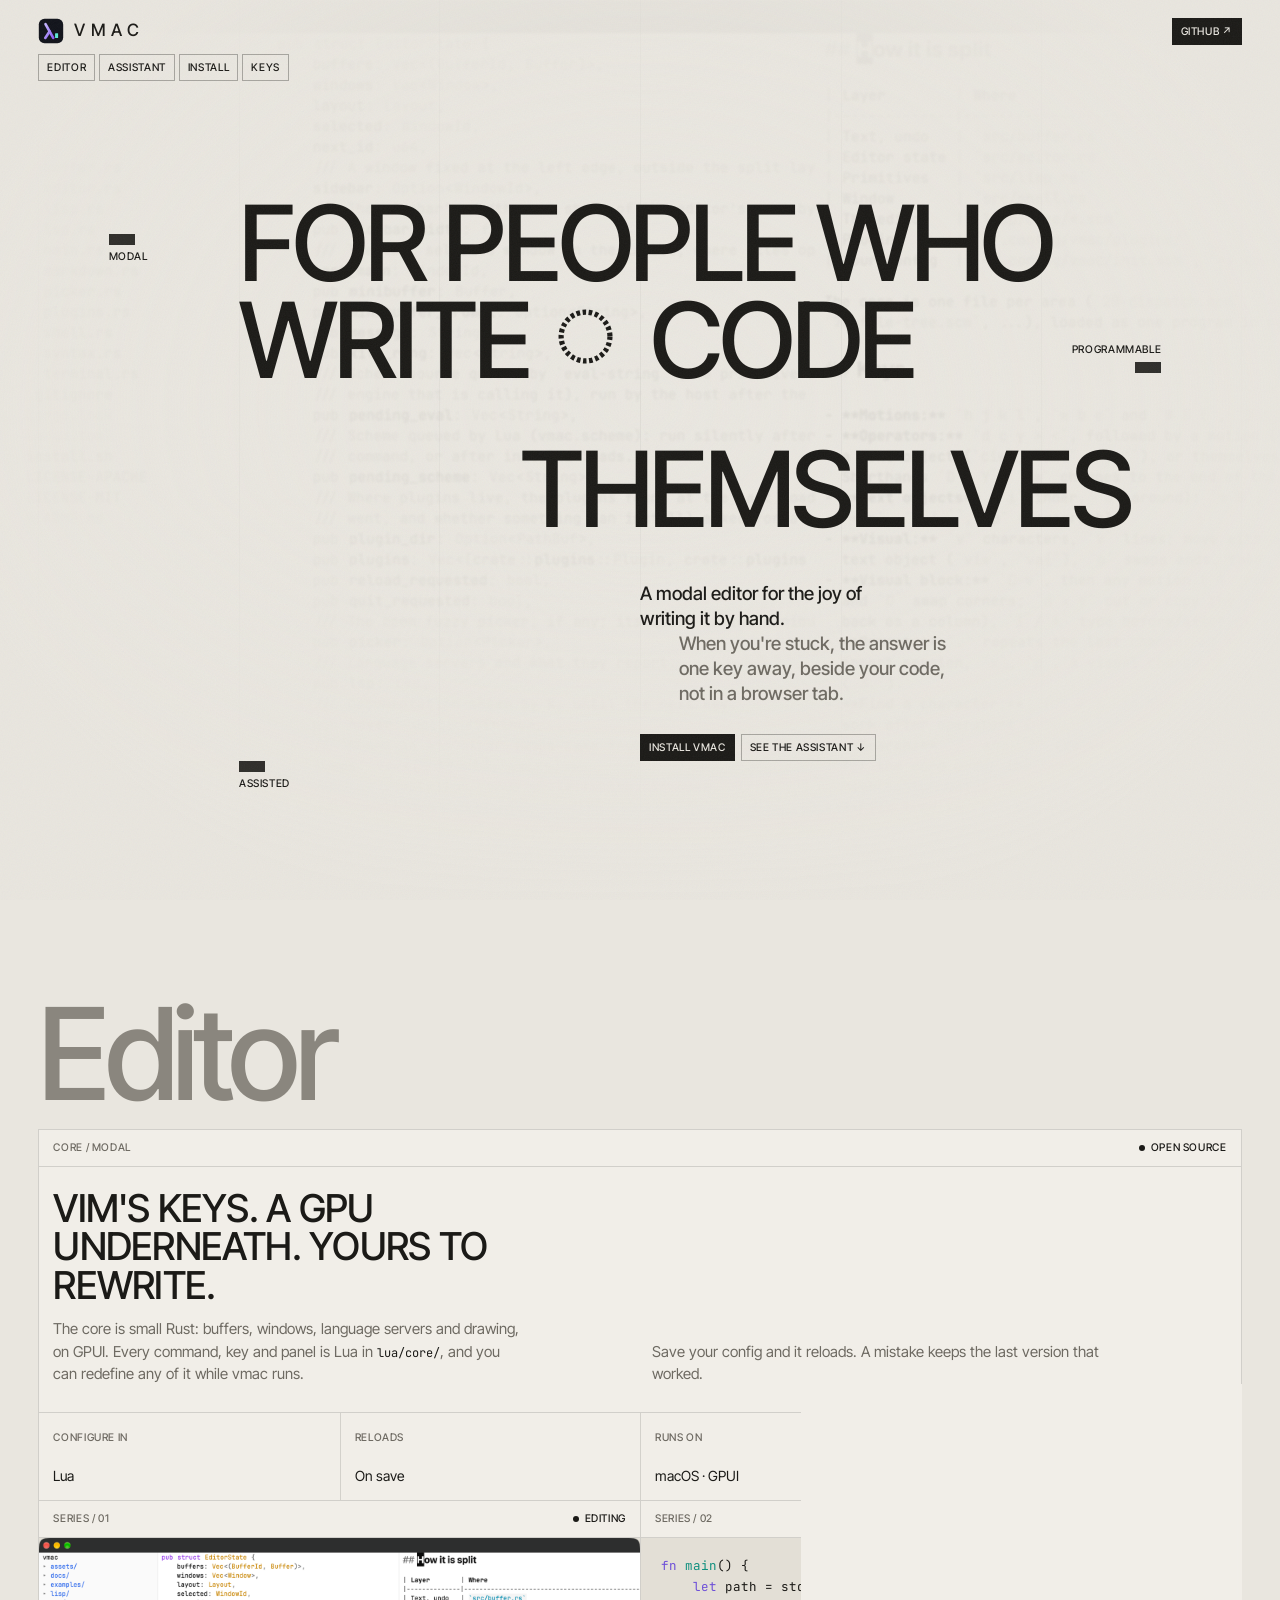
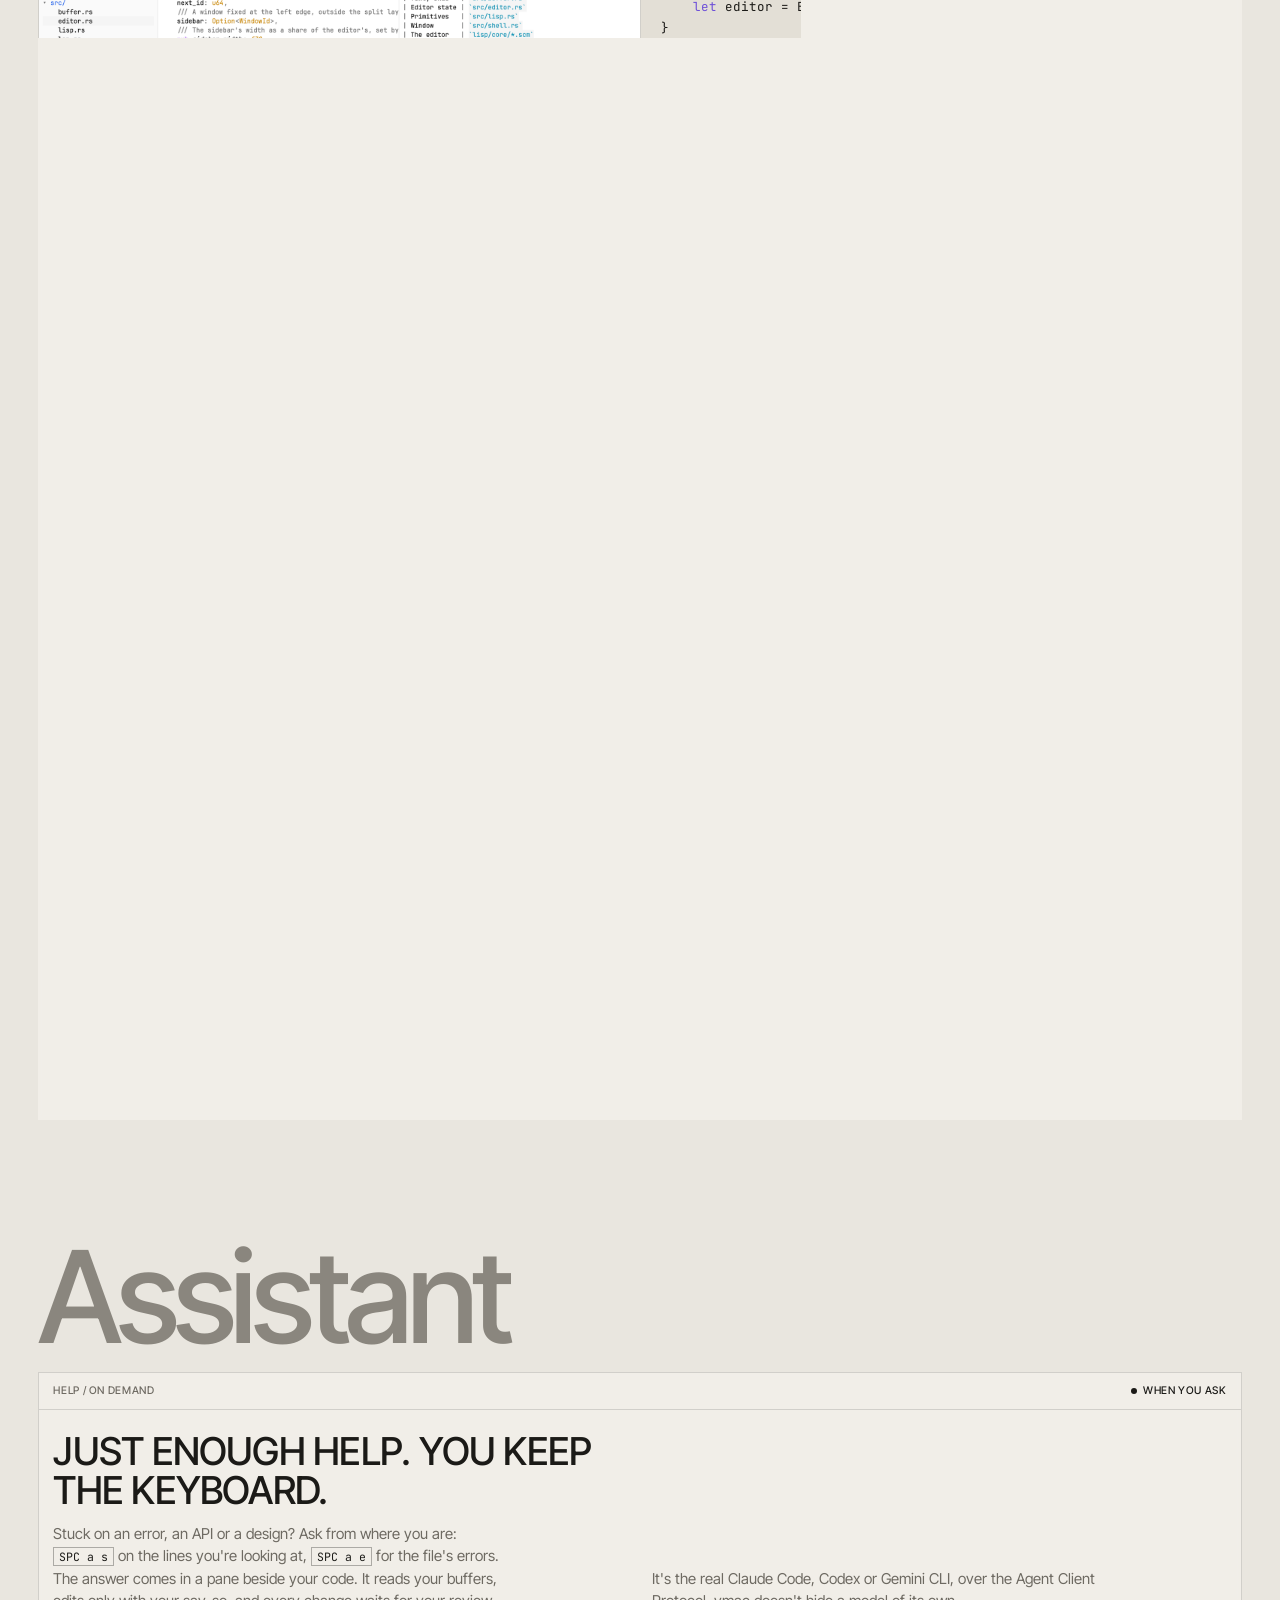
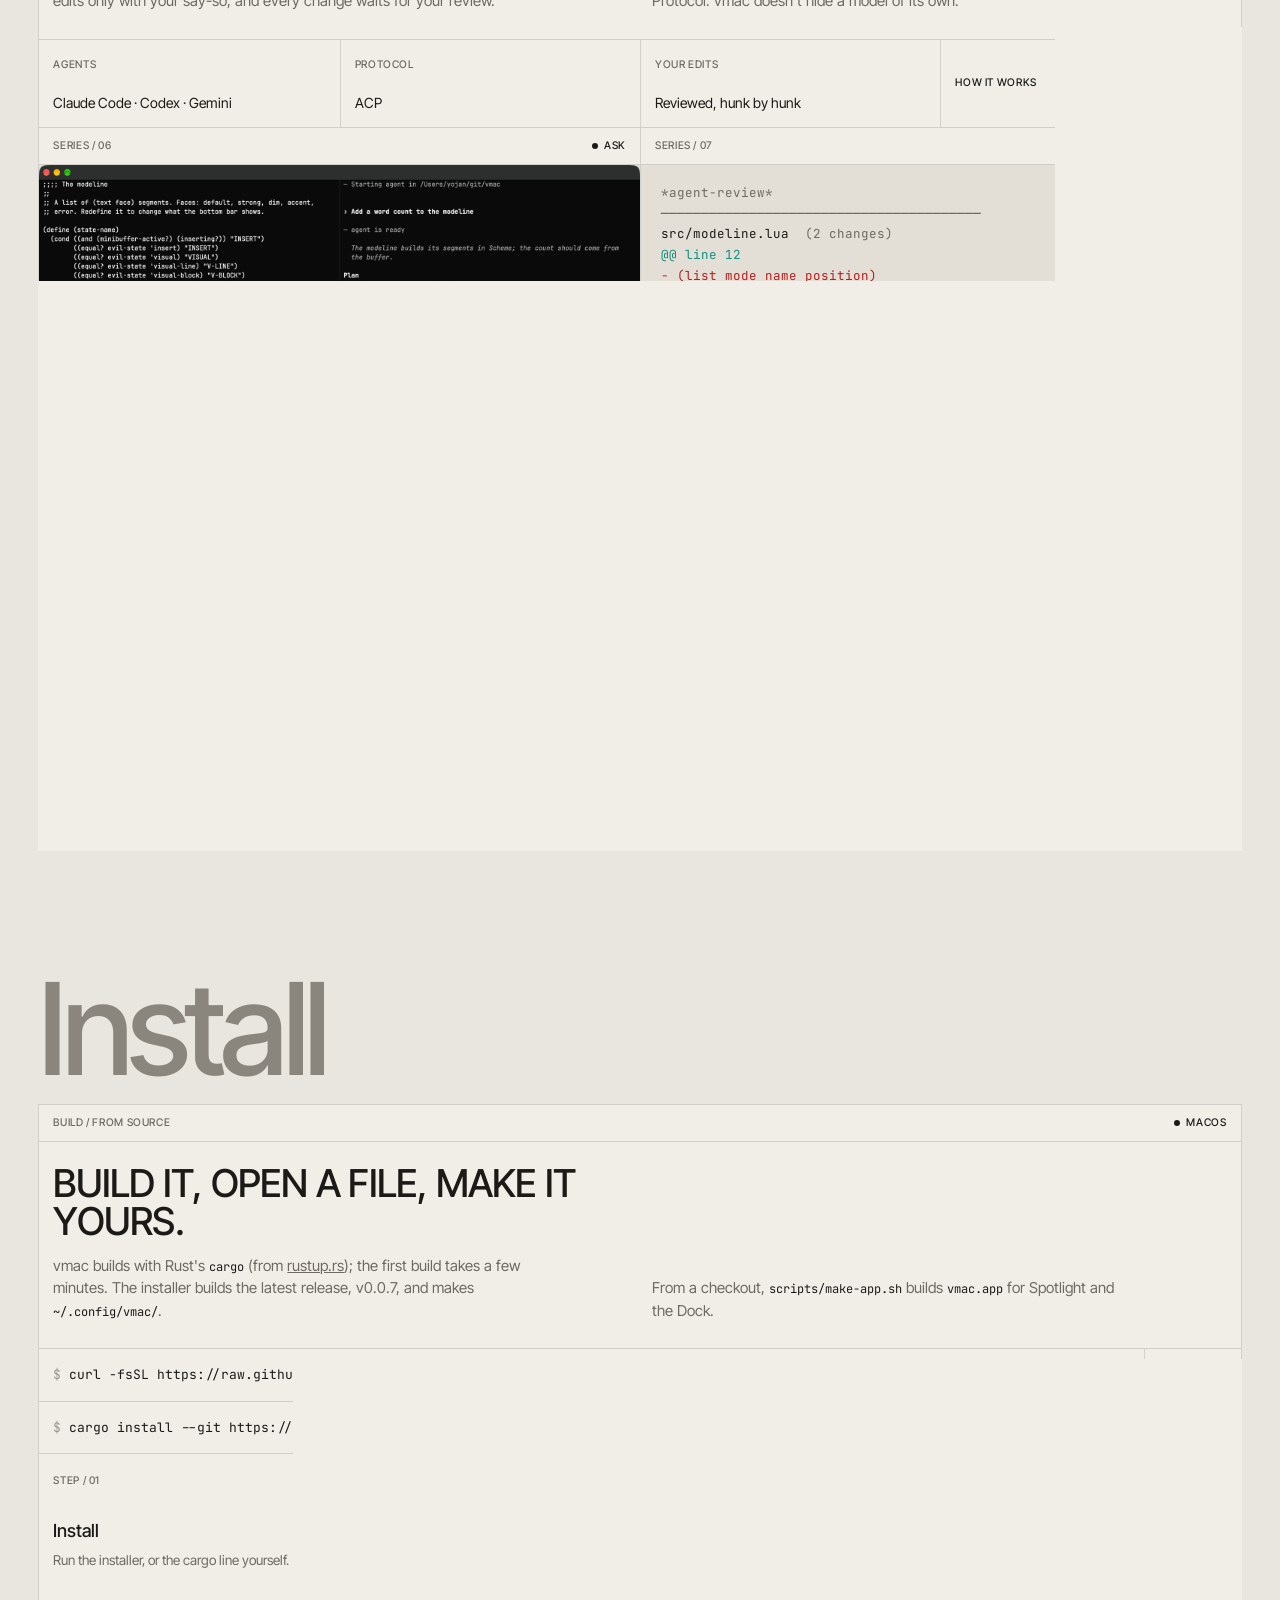
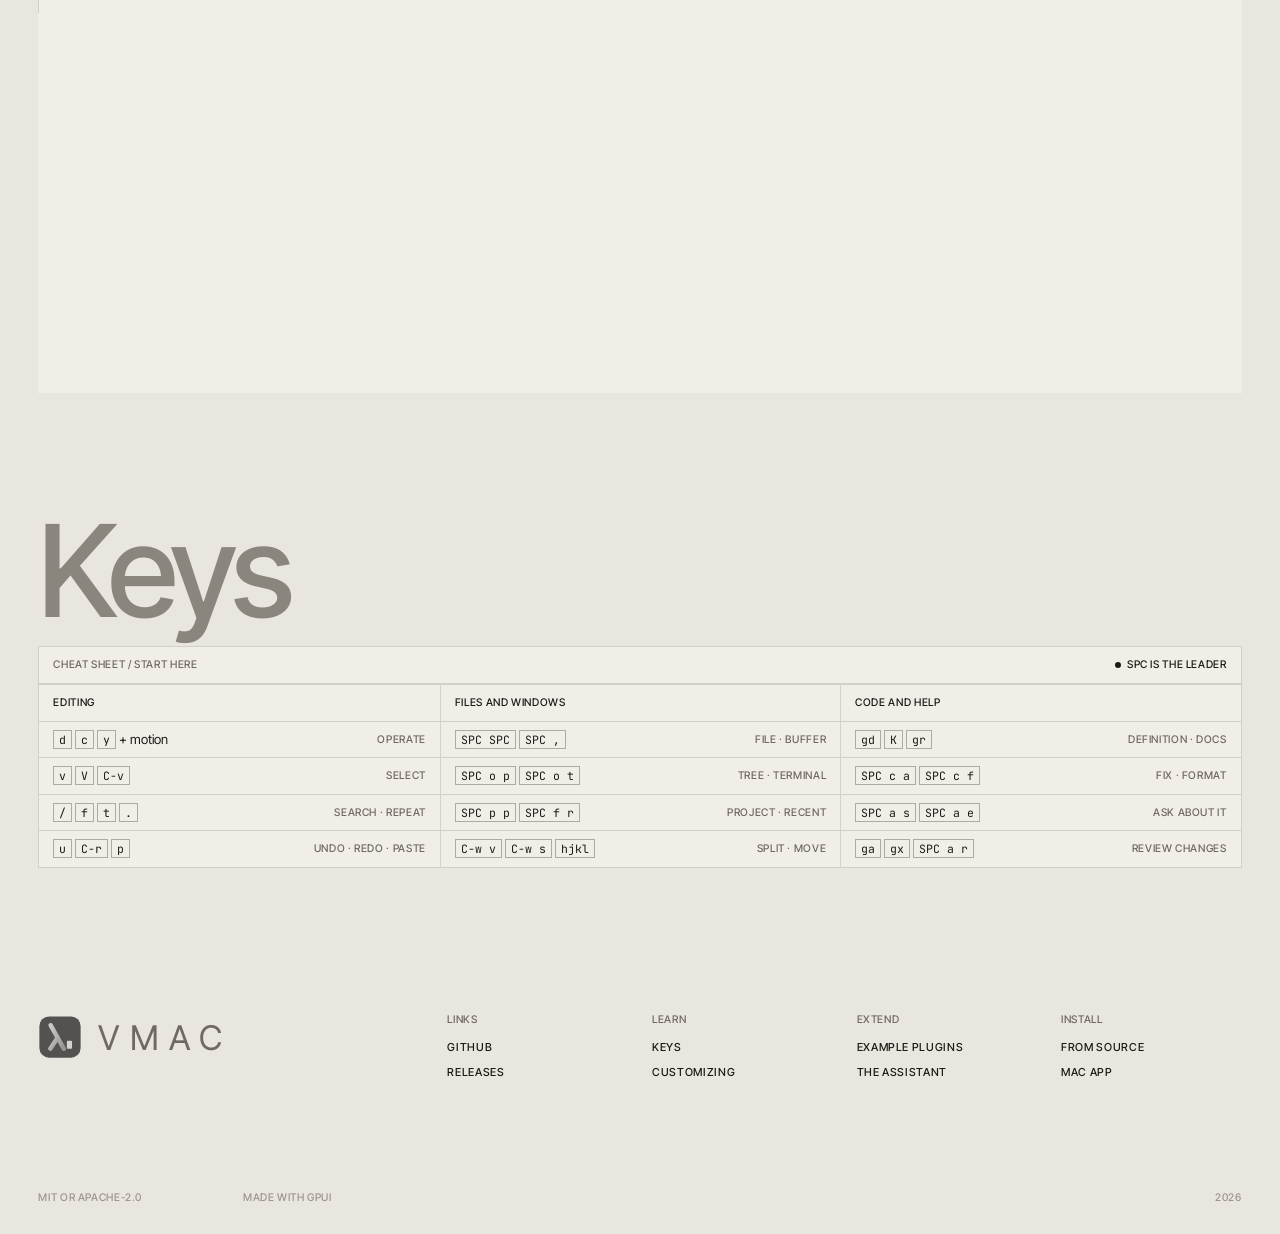
==== docs/index.html @ d25e9bf4 "vmac 0.0.7 Co-Authored-By: Claude Opus 5.5 <noreply@anthropic.com>" ====
<!doctype html>
<html lang="en">
<head>
<meta charset="utf-8">
<meta name="viewport" content="width=device-width, initial-scale=1">
<meta name="color-scheme" content="dark light">
<title>vmac: the editor for people who write code</title>
<meta name="description" content="vmac is a modal, Vim-style editor on GPUI for people who enjoy writing code, with just enough assistant beside it that you never leave for the browser. Every key and panel is Lua you can change while it runs.">
<link rel="icon" href="logo.svg" type="image/svg+xml">
<link rel="preconnect" href="https://fonts.googleapis.com">
<link rel="preconnect" href="https://fonts.gstatic.com" crossorigin>
<link href="https://fonts.googleapis.com/css2?family=Inter+Tight:wght@400;500;600&family=JetBrains+Mono:wght@400;500&display=swap" rel="stylesheet">
<style>
  :root {
    --bg: #151514;
    --panel: #1c1c1b;
    --panel-2: #232321;
    --text: #efe9df;
    --muted: #8f8a82;
    --faint: #5f5b55;
    --title: #8d8a85;
    --line: rgba(239, 233, 223, 0.13);
    --line-strong: rgba(239, 233, 223, 0.28);
    --grid: rgba(239, 233, 223, 0.045);
    --violet: #b9a5fb;
    --teal: #5eead4;
    --green: #86efac;
    --red: #fca5a5;
    --grain: 0.07;
    --sans: "Inter Tight", ui-sans-serif, system-ui, -apple-system, "Helvetica Neue", sans-serif;
    --mono: "JetBrains Mono", ui-monospace, "SF Mono", Menlo, monospace;
    --gutter: clamp(16px, 3vw, 40px);
  }
  @media (prefers-color-scheme: light) {
    :root {
      --bg: #e9e6df;
      --panel: #f2f0ea;
      --panel-2: #e3dfd6;
      --text: #1b1a17;
      --muted: #6e6a62;
      --faint: #9b968c;
      --title: #8a867e;
      --line: rgba(27, 26, 23, 0.14);
      --line-strong: rgba(27, 26, 23, 0.32);
      --grid: rgba(27, 26, 23, 0.05);
      --violet: #6d4fd8;
      --teal: #0f8f7e;
      --green: #15803d;
      --red: #b91c1c;
      --grain: 0.05;
    }
  }
  * { box-sizing: border-box; }
  html { scroll-behavior: smooth; }
  body {
    margin: 0;
    background: var(--bg);
    color: var(--text);
    font-family: var(--sans);
    font-size: 15px;
    line-height: 1.5;
    -webkit-font-smoothing: antialiased;
    overflow-x: hidden;
  }
  /* Grain over everything, and the column lines behind it. */
  body::before {
    content: "";
    position: fixed; inset: 0;
    pointer-events: none;
    z-index: 50;
    opacity: var(--grain);
    background-image: url("data:image/svg+xml;utf8,<svg xmlns='http://www.w3.org/2000/svg' width='180' height='180'><filter id='n'><feTurbulence type='fractalNoise' baseFrequency='.85' numOctaves='3' stitchTiles='stitch'/></filter><rect width='100%' height='100%' filter='url(%23n)'/></svg>");
  }
  .columns {
    position: fixed; inset: 0 var(--gutter);
    pointer-events: none;
    z-index: 0;
    display: grid;
    grid-template-columns: repeat(6, 1fr);
  }
  .columns span { border-left: 1px solid var(--grid); }
  .columns span:last-child { border-right: 1px solid var(--grid); }
  main, header, footer { position: relative; z-index: 1; }
  a { color: inherit; }
  code, kbd, pre { font-family: var(--mono); }

  /* ---- Labels and boxes: the small uppercase kit everything is built from */
  .label {
    font-size: 10.5px;
    letter-spacing: 0.06em;
    text-transform: uppercase;
    color: var(--muted);
    font-weight: 500;
  }
  .box {
    display: inline-flex; align-items: center; gap: 6px;
    border: 1px solid var(--line-strong);
    padding: 5px 8px 4px;
    font-size: 10.5px; letter-spacing: 0.06em; text-transform: uppercase; font-weight: 500;
    text-decoration: none;
    color: var(--text);
    background: transparent;
    cursor: pointer;
    transition: background .15s, color .15s;
  }
  .box:hover { background: var(--text); color: var(--bg); }
  .box.solid { background: var(--text); color: var(--bg); border-color: var(--text); }
  .box.solid:hover { background: transparent; color: var(--text); }
  .dot { width: 6px; height: 6px; border-radius: 50%; background: currentColor; display: inline-block; }

  /* ---- Header */
  header {
    position: absolute; top: 0; left: 0; right: 0;
    padding: 18px var(--gutter);
    display: flex; justify-content: space-between; align-items: flex-start;
    z-index: 5;
  }
  .brand { display: flex; flex-direction: column; gap: 10px; }
  .wordmark { display: flex; align-items: center; gap: 10px; text-decoration: none; }
  .wordmark img { width: 26px; height: 26px; }
  .wordmark span { font-size: 17px; letter-spacing: 0.32em; font-weight: 500; text-transform: uppercase; }
  nav { display: flex; gap: 4px; flex-wrap: wrap; }

  /* ---- Hero */
  .hero {
    min-height: 100vh;
    min-height: 100svh;
    display: grid;
    grid-template-columns: repeat(6, 1fr);
    align-content: center;
    padding: 120px var(--gutter) 64px;
    position: relative;
    overflow: hidden;
  }
  .hero-shot {
    position: absolute; inset: 0;
    z-index: -1;
  }
  .hero-shot img {
    width: 100%; height: 100%; object-fit: cover; object-position: left top;
    opacity: 0.075;
    filter: grayscale(1) blur(1.2px);
  }
  .hero-shot::after {
    content: ""; position: absolute; inset: 0;
    background: radial-gradient(ellipse at 50% 45%, transparent 0%, var(--bg) 78%),
                linear-gradient(to bottom, transparent 55%, var(--bg));
  }
  .hero h1 {
    grid-column: 1 / -1;
    margin: 0;
    font-weight: 500;
    text-transform: uppercase;
    letter-spacing: -0.035em;
    line-height: 0.92;
    font-size: clamp(44px, 8.2vw, 128px);
  }
  .hero h1 .row { display: block; }
  .hero h1 .r1 { padding-left: calc(100% / 6 * 1); }
  .hero h1 .r2 { padding-left: calc(100% / 6 * 1); }
  .hero h1 .r3 { padding-left: calc(100% / 6 * 2.4); margin-top: 0.5em; }
  .hero h1 .ring {
    display: inline-block; width: 0.62em; height: 0.62em; vertical-align: 0.08em;
    margin: 0 0.12em 0 0.04em;
  }
  .hero .lede {
    grid-column: 4 / 7;
    margin: 44px 0 0;
    font-size: clamp(16px, 1.45vw, 20px);
    line-height: 1.35;
    font-weight: 500;
    max-width: 30ch;
  }
  .hero .lede span { display: block; }
  .hero .lede span:nth-child(n+3) { padding-left: 3.5ch; color: var(--muted); }
  .hero .cta {
    grid-column: 4 / 7;
    margin-top: 28px;
    display: flex; gap: 6px; flex-wrap: wrap;
  }
  .tags { position: absolute; inset: 0; pointer-events: none; }
  .tag { position: absolute; display: flex; flex-direction: column; gap: 4px; }
  .tag i { display: block; width: 26px; height: 11px; background: var(--text); opacity: .9; }
  .tag .label { color: var(--text); }
  .tag.t1 { left: calc(var(--gutter) + (100% - 2 * var(--gutter)) / 6 * 0.35); top: 26%; }
  .tag.t2 { right: calc(var(--gutter) + (100% - 2 * var(--gutter)) / 6 * 0.4); top: 38%; align-items: flex-end; }
  .tag.t3 { left: calc(var(--gutter) + (100% - 2 * var(--gutter)) / 6 * 1); bottom: 12%; }

  /* ---- Sections: a large grey title, then a bordered panel */
  section { padding: 96px var(--gutter) 24px; }
  .big {
    margin: 0 0 18px;
    font-size: clamp(56px, 10vw, 150px);
    line-height: 0.9;
    font-weight: 500;
    letter-spacing: -0.045em;
    color: var(--title);
  }
  .panel {
    min-width: 0;
    border: 1px solid var(--line);
    background: color-mix(in srgb, var(--panel) 88%, transparent);
    backdrop-filter: blur(2px);
  }
  .bar {
    display: flex; justify-content: space-between; align-items: center;
    padding: 10px 14px;
    border-bottom: 1px solid var(--line);
  }
  .bar .label:last-child { display: flex; align-items: center; gap: 6px; color: var(--text); }
  .intro { padding: 22px 14px 26px; display: grid; grid-template-columns: repeat(6, 1fr); gap: 0 24px; }
  .intro h2 {
    grid-column: 1 / 4;
    overflow-wrap: anywhere;
    margin: 0;
    font-size: clamp(26px, 3vw, 40px);
    line-height: 1;
    letter-spacing: -0.02em;
    text-transform: uppercase;
    font-weight: 500;
  }
  .intro p { grid-column: 1 / 4; margin: 14px 0 0; color: var(--muted); max-width: 52ch; }
  .intro .side { grid-column: 4 / 7; align-self: end; color: var(--muted); }

  /* A row of cells, like a form across the panel. */
  .cells { display: grid; grid-template-columns: repeat(4, 1fr); border-top: 1px solid var(--line); }
  .cells > * { padding: 12px 14px 14px; border-left: 1px solid var(--line); min-width: 0; }
  .cells > *:first-child { border-left: 0; }
  .cells .v { margin-top: 18px; font-size: 14px; }
  .cells a.go {
    display: flex; justify-content: space-between; align-items: center;
    text-decoration: none;
    font-size: 10.5px; letter-spacing: 0.06em; text-transform: uppercase; font-weight: 500;
    transition: background .15s, color .15s;
  }
  .cells a.go:hover { background: var(--text); color: var(--bg); }

  /* Cards in a row, each with an image, a number and spec rows. */
  .cards { display: grid; grid-template-columns: repeat(2, 1fr); border-top: 1px solid var(--line); }
  .cards.three { grid-template-columns: repeat(3, 1fr); }
  .card { border-left: 1px solid var(--line); display: flex; flex-direction: column; min-width: 0; }
  .card:first-child { border-left: 0; }
  .card .bar { border-bottom: 1px solid var(--line); }
  .shot {
    aspect-ratio: 16 / 10.5;
    background: var(--panel-2);
    border-bottom: 1px solid var(--line);
    overflow: hidden;
    position: relative;
  }
  .shot img { width: 100%; height: 100%; object-fit: cover; object-position: left top; display: block; }
  .shot pre {
    margin: 0; padding: 18px 20px; height: 100%;
    font-size: 12.5px; line-height: 1.65; color: var(--text);
    overflow: hidden; white-space: pre;
  }
  .card-head { padding: 14px 14px 10px; }
  .card-head .label { color: var(--text); opacity: .75; }
  .num {
    display: flex; align-items: baseline; gap: 12px; margin-top: 4px;
  }
  .num b { font-size: clamp(38px, 4.4vw, 60px); font-weight: 500; letter-spacing: -0.04em; line-height: 1; }
  .num span { font-size: clamp(18px, 1.8vw, 24px); font-weight: 500; letter-spacing: -0.01em; }
  .rows { margin-top: auto; }
  .rows > div {
    display: flex; justify-content: space-between; gap: 18px;
    padding: 8px 14px;
    border-top: 1px solid var(--line);
    font-size: 13px;
  }
  .rows > div .label { padding-top: 2px; }
  .rows > div > :last-child { text-align: right; }
  .rows code, .cells code, .intro code, .note code { font-size: 12px; color: var(--text); }
  kbd {
    font-size: 11.5px;
    border: 1px solid var(--line-strong);
    padding: 1px 5px;
    color: var(--text);
    white-space: nowrap;
  }

  /* Code in the panels. */
  .c-k { color: var(--violet); }
  .c-s { color: var(--green); }
  .c-f { color: var(--teal); }
  .c-d { color: var(--muted); }
  .c-r { color: var(--red); }

  /* ---- Install */
  .cmd {
    display: grid; grid-template-columns: minmax(0, 1fr) auto;
    border-top: 1px solid var(--line);
  }
  .cmd code {
    padding: 16px 14px;
    font-size: 13px;
    overflow-x: auto;
    white-space: nowrap;
    scrollbar-width: thin;
  }
  .cmd code::before { content: "$ "; color: var(--faint); }
  .cmd button {
    border: 0; border-left: 1px solid var(--line);
    background: transparent; color: var(--text);
    font: 500 10.5px var(--sans); letter-spacing: 0.06em; text-transform: uppercase;
    padding: 0 22px; cursor: pointer;
    display: flex; align-items: center; gap: 10px;
    transition: background .15s, color .15s;
  }
  .cmd button:hover { background: var(--text); color: var(--bg); }
  .steps { display: grid; grid-template-columns: repeat(4, 1fr); border-top: 1px solid var(--line); }
  .step { padding: 14px 14px 18px; border-left: 1px solid var(--line); }
  .step:first-child { border-left: 0; }
  .step h3 { margin: 26px 0 6px; font-size: 18px; font-weight: 500; letter-spacing: -0.01em; }
  .step p { margin: 0; color: var(--muted); font-size: 13.5px; }
  .note { padding: 12px 14px; border-top: 1px solid var(--line); color: var(--muted); font-size: 13px; }

  /* ---- Keys */
  .keys { display: grid; grid-template-columns: repeat(3, 1fr); border-top: 1px solid var(--line); }
  .keys > div { border-left: 1px solid var(--line); }
  .keys > div:first-child { border-left: 0; }
  .keys .bar { border-bottom: 0; }

  /* ---- Footer, as Atlas closes */
  footer { padding: 120px var(--gutter) 28px; }
  .foot {
    display: grid; grid-template-columns: repeat(6, 1fr); gap: 24px;
    align-items: start;
  }
  .foot .mark { grid-column: 1 / 3; display: flex; align-items: center; gap: 16px; color: var(--muted); }
  .foot .mark img { width: 44px; height: 44px; opacity: .7; filter: grayscale(1); }
  .foot .mark span { font-size: 34px; letter-spacing: 0.3em; font-weight: 400; }
  .foot ul { list-style: none; margin: 0; padding: 0; display: grid; gap: 8px; }
  .foot li a, .foot li { font-size: 11px; letter-spacing: 0.06em; text-transform: uppercase; font-weight: 500; text-decoration: none; }
  .foot li a:hover { color: var(--muted); }
  .foot .label { display: block; margin-bottom: 12px; }
  .legal {
    margin-top: 110px;
    display: grid; grid-template-columns: repeat(6, 1fr); gap: 24px;
    color: var(--faint);
  }
  .legal .label { color: var(--faint); }
  .legal :last-child { text-align: right; }

  /* ---- Smaller screens: one column of everything */
  @media (max-width: 860px) {
    .columns { grid-template-columns: repeat(3, 1fr); }
    .hero { grid-template-columns: 1fr; padding-top: 150px; }
    .hero h1 .r1, .hero h1 .r2 { padding-left: 0; }
    .hero h1 .r3 { padding-left: 18%; }
    .hero .lede, .hero .cta { grid-column: 1; }
    .tag.t1, .tag.t3 { display: none; }
    .tag.t2 { top: 118px; }
    .intro { grid-template-columns: minmax(0, 1fr); }
    .intro h2, .intro p, .intro .side { grid-column: 1; }
    .intro .side { margin-top: 14px; }
    .cells, .steps { grid-template-columns: repeat(2, minmax(0, 1fr)); }
    .cells > *:nth-child(3), .steps > *:nth-child(3) { border-left: 0; }
    .cells > *:nth-child(n+3), .steps > *:nth-child(n+3) { border-top: 1px solid var(--line); }
    .cards, .cards.three, .keys { grid-template-columns: minmax(0, 1fr); }
    .card, .keys > div { border-left: 0; border-top: 1px solid var(--line); }
    .card:first-child, .keys > div:first-child { border-top: 0; }
    .foot, .legal { grid-template-columns: 1fr 1fr; }
    .foot .mark { grid-column: 1 / -1; }
    .legal :last-child { text-align: left; }
  }
  @media (max-width: 520px) {
    .cells, .steps { grid-template-columns: minmax(0, 1fr); }
    .cells > *, .steps > * { border-left: 0 !important; border-top: 1px solid var(--line); }
    .cells > *:first-child, .steps > *:first-child { border-top: 0; }
    .rows > div { flex-direction: column; gap: 2px; }
    .rows > div > :last-child { text-align: left; }
    header { flex-direction: column; gap: 12px; }
    .tags { display: none; }
  }
  @media (prefers-reduced-motion: no-preference) {
    .rise { opacity: 0; transform: translateY(14px); animation: rise .9s cubic-bezier(.2,.7,.2,1) forwards; }
    .d1 { animation-delay: .08s; } .d2 { animation-delay: .2s; } .d3 { animation-delay: .34s; } .d4 { animation-delay: .5s; }
    @keyframes rise { to { opacity: 1; transform: none; } }
  }
</style>
</head>
<body>
<div class="columns" aria-hidden="true"><span></span><span></span><span></span><span></span><span></span><span></span></div>

<header>
  <div class="brand">
    <a class="wordmark" href="#top"><img src="logo.svg" alt=""><span>vmac</span></a>
    <nav aria-label="Sections">
      <a class="box" href="#editor">Editor</a>
      <a class="box" href="#assistant">Assistant</a>
      <a class="box" href="#install">Install</a>
      <a class="box" href="#keys">Keys</a>
    </nav>
  </div>
  <a class="box solid" href="https://github.com/Super-Yojan/vmac">GitHub ↗</a>
</header>

<main id="top">
  <!-- Hero: staggered, like the reference -->
  <div class="hero">
    <div class="hero-shot" aria-hidden="true">
      <picture>
        <source srcset="editor-light.png" media="(prefers-color-scheme: light)">
        <img src="editor-dark.png" alt="">
      </picture>
    </div>
    <div class="tags" aria-hidden="true">
      <div class="tag t1 rise d3"><i></i><span class="label">Modal</span></div>
      <div class="tag t2 rise d3"><span class="label">Programmable</span><i></i></div>
      <div class="tag t3 rise d4"><i></i><span class="label">Assisted</span></div>
    </div>
    <h1>
      <span class="row r1 rise d1">For people who</span>
      <span class="row r2 rise d1">write <svg class="ring" viewBox="0 0 40 40" aria-hidden="true"><circle cx="20" cy="20" r="15" fill="none" stroke="currentColor" stroke-width="3.2" stroke-dasharray="2.2 1.6"/></svg> code</span>
      <span class="row r3 rise d2">themselves</span>
    </h1>
    <p class="lede rise d3">
      <span>A modal editor for the joy of</span>
      <span>writing it by hand.</span>
      <span>When you're stuck, the answer is</span>
      <span>one key away, beside your code,</span>
      <span>not in a browser tab.</span>
    </p>
    <div class="cta rise d4">
      <a class="box solid" href="#install">Install vmac</a>
      <a class="box" href="#assistant">See the assistant ↓</a>
    </div>
  </div>

  <!-- The editor -->
  <section id="editor">
    <h2 class="big">Editor</h2>
    <div class="panel">
      <div class="bar"><span class="label">Core / Modal</span><span class="label"><i class="dot"></i> Open source</span></div>
      <div class="intro">
        <h2>Vim's keys. A GPU underneath. Yours to rewrite.</h2>
        <p>The core is small Rust: buffers, windows, language servers and drawing, on GPUI. Every command, key and panel is Lua in <code>lua/core/</code>, and you can redefine any of it while vmac runs.</p>
        <p class="side">Save your config and it reloads. A mistake keeps the last version that worked.</p>
      </div>
      <div class="cells">
        <div><span class="label">Configure in</span><div class="v">Lua</div></div>
        <div><span class="label">Reloads</span><div class="v">On save</div></div>
        <div><span class="label">Runs on</span><div class="v">macOS · GPUI</div></div>
        <a class="go" href="https://github.com/Super-Yojan/vmac/tree/master/lisp/core">Read the core <span>↗</span></a>
      </div>
      <div class="cards">
        <article class="card">
          <div class="bar"><span class="label">Series / 01</span><span class="label"><i class="dot"></i> Editing</span></div>
          <div class="shot">
            <picture>
              <source srcset="editor-light.png" media="(prefers-color-scheme: light)">
              <img src="editor-dark.png" alt="vmac with the file tree, a Rust file and its README side by side" loading="lazy">
            </picture>
          </div>
          <div class="card-head">
            <span class="label">Real Vim editing</span>
            <div class="num"><b>01</b><span>Keys you already know</span></div>
          </div>
          <div class="rows">
            <div><span class="label">Operators</span><span><kbd>d</kbd> <kbd>c</kbd> <kbd>y</kbd> <kbd>&gt;</kbd> + motion</span></div>
            <div><span class="label">Text objects</span><span><kbd>ciw</kbd> <kbd>da(</kbd> <kbd>yi"</kbd></span></div>
            <div><span class="label">Visual</span><span><kbd>v</kbd> <kbd>V</kbd> <kbd>C-v</kbd> block</span></div>
            <div><span class="label">Repeat · search</span><span><kbd>.</kbd> <kbd>/</kbd> <kbd>f</kbd> <kbd>t</kbd> <kbd>*</kbd></span></div>
            <div><span class="label">Clipboard</span><span><kbd>y</kbd> <kbd>p</kbd> with the system's, <kbd>⌘V</kbd></span></div>
          </div>
        </article>
        <article class="card">
          <div class="bar"><span class="label">Series / 02</span><span class="label"><i class="dot"></i> Code</span></div>
          <div class="shot"><pre><span class="c-k">fn</span> <span class="c-f">main</span>() {
    <span class="c-k">let</span> path = std::env::args().<span class="c-f">nth</span>(<span class="c-s">1</span>);
    <span class="c-k">let</span> editor = Editor::<span class="c-f">new</span>(<span class="c-r" style="text-decoration: underline wavy">pth</span>);
}
<span class="c-d">────────────────────────────────────────</span>
<span class="c-r">error</span>: cannot find value `pth` in this scope

 <span class="c-d">K</span>   pub fn new(path: Option&lt;String&gt;) -&gt; Editor
 <span class="c-d">gd</span>  src/editor.rs:264
 <span class="c-d">gr</span>  3 references
 <span class="c-d">SPC c a</span>  Change to `path`</pre></div>
          <div class="card-head">
            <span class="label">Language servers</span>
            <div class="num"><b>02</b><span>Errors where they are</span></div>
          </div>
          <div class="rows">
            <div><span class="label">Go to · docs</span><span><kbd>gd</kbd> <kbd>K</kbd> <kbd>gr</kbd></span></div>
            <div><span class="label">Fix · rename · format</span><span><kbd>SPC c a</kbd> <kbd>SPC c r</kbd> <kbd>SPC c f</kbd></span></div>
            <div><span class="label">Completion</span><span>as you type</span></div>
            <div><span class="label">Servers</span><span>rust-analyzer, pyright, gopls, clangd…</span></div>
            <div><span class="label">Restart</span><span><kbd>SPC c R</kbd></span></div>
          </div>
        </article>
      </div>
      <div class="cards three">
        <article class="card">
          <div class="bar"><span class="label">Series / 03</span><span class="label"><i class="dot"></i> Markdown</span></div>
          <div class="shot"><img style="object-position: right top" src="markdown.png" alt="A README with its markup hidden beside a rendered preview, in the Catppuccin Mocha theme" loading="lazy"></div>
          <div class="card-head"><div class="num"><b>03</b><span>Reads like the page</span></div></div>
          <div class="rows">
            <div><span class="label">Markup</span><span>hidden until you type</span></div>
            <div><span class="label">Preview</span><span><kbd>SPC m p</kbd>, images too</span></div>
            <div><span class="label">Tables</span><span>aligned like Org mode</span></div>
          </div>
        </article>
        <article class="card">
          <div class="bar"><span class="label">Series / 04</span><span class="label"><i class="dot"></i> Look</span></div>
          <div class="shot"><pre><span class="c-d">SPC h t  Theme</span>
<span class="c-d">────────────────────────────</span>
 Catppuccin Mocha
 Catppuccin Latte
 Tokyo Night
 Gruvbox Dark
 Solarized Light
 Everforest Dark
 Flexoki Light
 <span class="c-d">… 36 built in, or your own</span></pre></div>
          <div class="card-head"><div class="num"><b>04</b><span>Themes, light and dark</span></div></div>
          <div class="rows">
            <div><span class="label">Themes</span><span>36 built in</span></div>
            <div><span class="label">Follows</span><span>the system's mode</span></div>
            <div><span class="label">Font</span><span>any, Nerd Fonts first</span></div>
          </div>
        </article>
        <article class="card">
          <div class="bar"><span class="label">Series / 05</span><span class="label"><i class="dot"></i> Around it</span></div>
          <div class="shot"><pre><span class="c-d">SPC o p</span>  file tree
<span class="c-d">SPC SPC</span>  find a file, previewed
<span class="c-d">SPC p p</span>  switch project
<span class="c-d">SPC f r</span>  recent files
<span class="c-d">SPC o t</span>  terminal <span class="c-d">(Ghostty's engine)</span>
<span class="c-d">C-w v</span>    split beside
<span class="c-d">SPC h p</span>  plugins
<span class="c-d">SPC b h</span>  the dashboard</pre></div>
          <div class="card-head"><div class="num"><b>05</b><span>Never leave it</span></div></div>
          <div class="rows">
            <div><span class="label">Terminals</span><span>searchable scrollback</span></div>
            <div><span class="label">Plugins</span><span>from git, in Lua</span></div>
            <div><span class="label">Mac app</span><span>Spotlight, Dock</span></div>
          </div>
        </article>
      </div>
    </div>
  </section>

  <!-- The assistant -->
  <section id="assistant">
    <h2 class="big">Assistant</h2>
    <div class="panel">
      <div class="bar"><span class="label">Help / On demand</span><span class="label"><i class="dot"></i> When you ask</span></div>
      <div class="intro">
        <h2>Just enough help. You keep the keyboard.</h2>
        <p>Stuck on an error, an API or a design? Ask from where you are: <kbd>SPC a s</kbd> on the lines you're looking at, <kbd>SPC a e</kbd> for the file's errors. The answer comes in a pane beside your code. It reads your buffers, edits only with your say-so, and every change waits for your review.</p>
        <p class="side">It's the real Claude Code, Codex or Gemini CLI, over the Agent Client Protocol. vmac doesn't hide a model of its own.</p>
      </div>
      <div class="cells">
        <div><span class="label">Agents</span><div class="v">Claude Code · Codex · Gemini</div></div>
        <div><span class="label">Protocol</span><div class="v">ACP</div></div>
        <div><span class="label">Your edits</span><div class="v">Reviewed, hunk by hunk</div></div>
        <a class="go" href="https://github.com/Super-Yojan/vmac#coding-agent">How it works <span>↗</span></a>
      </div>
      <div class="cards">
        <article class="card">
          <div class="bar"><span class="label">Series / 06</span><span class="label"><i class="dot"></i> Ask</span></div>
          <div class="shot"><img src="agent.png" alt="vmac with a file on the left and the agent's plan, tool calls and answer on the right" loading="lazy"></div>
          <div class="card-head">
            <span class="label">The agent pane</span>
            <div class="num"><b>06</b><span>An answer beside the code</span></div>
          </div>
          <div class="rows">
            <div><span class="label">Ask</span><span><kbd>SPC a a</kbd></span></div>
            <div><span class="label">About these lines</span><span><kbd>SPC a s</kbd></span></div>
            <div><span class="label">About the errors</span><span><kbd>SPC a e</kbd></span></div>
            <div><span class="label">A file with it</span><span><kbd>@src/lib.rs</kbd></span></div>
            <div><span class="label">Earlier sessions</span><span><kbd>SPC a h</kbd>, Claude Code's too</span></div>
          </div>
        </article>
        <article class="card">
          <div class="bar"><span class="label">Series / 07</span><span class="label"><i class="dot"></i> Review</span></div>
          <div class="shot"><pre><span class="c-d">*agent-review*</span>
<span class="c-d">────────────────────────────────────────</span>
src/modeline.lua  <span class="c-d">(2 changes)</span>
<span class="c-f">@@ line 12</span>
<span class="c-r">- (list mode name position)</span>
<span class="c-s">+ (list mode name (word-count) position)</span>
<span class="c-f">@@ line 30</span>
<span class="c-r">- (list (lsp-status) 'dim)</span>

<span class="c-d">ga accept · gx reject · ]h [h move</span>
<span class="c-d">SPC a A / SPC a X  all of them</span></pre></div>
          <div class="card-head">
            <span class="label">You decide</span>
            <div class="num"><b>07</b><span>Every change, reviewed</span></div>
          </div>
          <div class="rows">
            <div><span class="label">Changed lines</span><span>marked in the file</span></div>
            <div><span class="label">Accept · reject</span><span><kbd>ga</kbd> <kbd>gx</kbd>, one <kbd>u</kbd> undoes</span></div>
            <div><span class="label">Permission</span><span>asked, with the plan shown</span></div>
            <div><span class="label">Its commands</span><span>in terminals you can watch</span></div>
            <div><span class="label">Rules · hooks</span><span>in Lua</span></div>
          </div>
        </article>
      </div>
    </div>
  </section>

  <!-- Install -->
  <section id="install">
    <h2 class="big">Install</h2>
    <div class="panel">
      <div class="bar"><span class="label">Build / From source</span><span class="label"><i class="dot"></i> macOS</span></div>
      <div class="intro">
        <h2>Build it, open a file, make it yours.</h2>
        <p>vmac builds with Rust's <code>cargo</code> (from <a href="https://rustup.rs">rustup.rs</a>); the first build takes a few minutes. The installer builds the latest release, v0.0.7, and makes <code>~/.config/vmac/</code>.</p>
        <p class="side">From a checkout, <code>scripts/make-app.sh</code> builds <code>vmac.app</code> for Spotlight and the Dock.</p>
      </div>
      <div class="cmd">
        <code id="install-cmd">curl -fsSL https://raw.githubusercontent.com/Super-Yojan/vmac/master/install.sh | sh</code>
        <button type="button" data-copy="install-cmd">Copy <span>↗</span></button>
      </div>
      <div class="cmd">
        <code id="cargo-cmd">cargo install --git https://github.com/Super-Yojan/vmac --tag v0.0.7 --locked vmac</code>
        <button type="button" data-copy="cargo-cmd">Copy <span>↗</span></button>
      </div>
      <div class="steps">
        <div class="step"><span class="label">Step / 01</span><h3>Install</h3><p>Run the installer, or the cargo line yourself.</p></div>
        <div class="step"><span class="label">Step / 02</span><h3>Open a file</h3><p><code>vmac FILE</code> starts in normal state; plain <code>vmac</code> opens the dashboard. <kbd>SPC</kbd> is the leader, as in Doom Emacs.</p></div>
        <div class="step"><span class="label">Step / 03</span><h3>Configure</h3><p>Write <code>init.lua</code> in <code>~/.config/vmac/</code>: commands, keys, the modeline, faces, themes, servers.</p></div>
        <div class="step"><span class="label">Step / 04</span><h3>Extend</h3><p>Plugins from git, or a folder of your own in <code>plugins/</code>. <kbd>SPC h p</kbd> manages them.</p></div>
      </div>
      <div class="cards">
        <article class="card">
          <div class="bar"><span class="label">Config / Lua</span><span class="label">~/.config/vmac/init.lua</span></div>
          <div class="shot" style="aspect-ratio: auto"><pre><span class="c-d">-- A command and a key for it.</span>
vmac.<span class="c-f">command</span>(<span class="c-s">"insert-date"</span>, <span class="c-k">function</span>()
  vmac.<span class="c-f">insert</span>(os.<span class="c-f">date</span>(<span class="c-s">"%Y-%m-%d"</span>))
<span class="c-k">end</span>)
vmac.<span class="c-f">map</span>(<span class="c-s">"normal"</span>, <span class="c-s">"SPC i d"</span>, <span class="c-s">"insert-date"</span>)

<span class="c-d">-- Light and dark themes that follow the system.</span>
vmac.<span class="c-f">set_themes</span>(<span class="c-s">"Catppuccin Latte"</span>, <span class="c-s">"Catppuccin Mocha"</span>)

<span class="c-d">-- Let the agent read and search without asking.</span>
vmac.hooks.agent_permission = <span class="c-k">function</span>(title, kind)
  <span class="c-k">if</span> kind == <span class="c-s">"read"</span> <span class="c-k">or</span> kind == <span class="c-s">"search"</span> <span class="c-k">then return</span> <span class="c-s">"allow"</span> <span class="c-k">end</span>
<span class="c-k">end</span></pre></div>
        </article>
        <article class="card">
          <div class="bar"><span class="label">Config / Lua</span><span class="label">~/.config/vmac/init.lua</span></div>
          <div class="shot" style="aspect-ratio: auto"><pre><span class="c-d">-- SPC t z: just this window.</span>
vmac.<span class="c-f">command</span>(<span class="c-s">"zen"</span>, <span class="c-k">function</span>() vmac.delete_other_windows() <span class="c-k">end</span>)
vmac.<span class="c-f">map</span>(<span class="c-s">"normal"</span>, <span class="c-s">"SPC t z"</span>, <span class="c-s">"zen"</span>)

<span class="c-d">-- Your own dashboard items.</span>
<span class="c-k">function</span> core.<span class="c-f">dashboard_items</span>()
  <span class="c-k">local</span> items = core.default_dashboard_items()
  table.insert(items, 1, { <span class="c-s">"t"</span>, <span class="c-s">"Terminal"</span>, <span class="c-s">"terminal-toggle"</span> })
  <span class="c-k">return</span> items
<span class="c-k">end</span>

<span class="c-d">-- Optional: a Nerd Font, a language server.</span>
<span class="c-d">--   brew install --cask font-jetbrains-mono-nerd-font</span>
<span class="c-d">--   rustup component add rust-analyzer</span></pre></div>
        </article>
      </div>
    </div>
  </section>

  <!-- Keys -->
  <section id="keys">
    <h2 class="big">Keys</h2>
    <div class="panel">
      <div class="bar"><span class="label">Cheat sheet / Start here</span><span class="label"><i class="dot"></i> SPC is the leader</span></div>
      <div class="keys">
        <div>
          <div class="bar"><span class="label">Editing</span></div>
          <div class="rows">
            <div><span><kbd>d</kbd> <kbd>c</kbd> <kbd>y</kbd> + motion</span><span class="label">operate</span></div>
            <div><span><kbd>v</kbd> <kbd>V</kbd> <kbd>C-v</kbd></span><span class="label">select</span></div>
            <div><span><kbd>/</kbd> <kbd>f</kbd> <kbd>t</kbd> <kbd>.</kbd></span><span class="label">search · repeat</span></div>
            <div><span><kbd>u</kbd> <kbd>C-r</kbd> <kbd>p</kbd></span><span class="label">undo · redo · paste</span></div>
          </div>
        </div>
        <div>
          <div class="bar"><span class="label">Files and windows</span></div>
          <div class="rows">
            <div><span><kbd>SPC SPC</kbd> <kbd>SPC ,</kbd></span><span class="label">file · buffer</span></div>
            <div><span><kbd>SPC o p</kbd> <kbd>SPC o t</kbd></span><span class="label">tree · terminal</span></div>
            <div><span><kbd>SPC p p</kbd> <kbd>SPC f r</kbd></span><span class="label">project · recent</span></div>
            <div><span><kbd>C-w v</kbd> <kbd>C-w s</kbd> <kbd>hjkl</kbd></span><span class="label">split · move</span></div>
          </div>
        </div>
        <div>
          <div class="bar"><span class="label">Code and help</span></div>
          <div class="rows">
            <div><span><kbd>gd</kbd> <kbd>K</kbd> <kbd>gr</kbd></span><span class="label">definition · docs</span></div>
            <div><span><kbd>SPC c a</kbd> <kbd>SPC c f</kbd></span><span class="label">fix · format</span></div>
            <div><span><kbd>SPC a s</kbd> <kbd>SPC a e</kbd></span><span class="label">ask about it</span></div>
            <div><span><kbd>ga</kbd> <kbd>gx</kbd> <kbd>SPC a r</kbd></span><span class="label">review changes</span></div>
          </div>
        </div>
      </div>
    </div>
  </section>
</main>

<footer>
  <div class="foot">
    <div class="mark"><img src="logo.svg" alt=""><span>VMAC</span></div>
    <div><span class="label">Links</span><ul><li><a href="https://github.com/Super-Yojan/vmac">GitHub</a></li><li><a href="https://github.com/Super-Yojan/vmac/releases">Releases</a></li></ul></div>
    <div><span class="label">Learn</span><ul><li><a href="https://github.com/Super-Yojan/vmac#keys">Keys</a></li><li><a href="https://github.com/Super-Yojan/vmac#customizing">Customizing</a></li></ul></div>
    <div><span class="label">Extend</span><ul><li><a href="https://github.com/Super-Yojan/vmac/tree/master/examples/plugins">Example plugins</a></li><li><a href="https://github.com/Super-Yojan/vmac#coding-agent">The assistant</a></li></ul></div>
    <div><span class="label">Install</span><ul><li><a href="#install">From source</a></li><li><a href="https://github.com/Super-Yojan/vmac#install">Mac app</a></li></ul></div>
  </div>
  <div class="legal">
    <span class="label">MIT or Apache-2.0</span>
    <span class="label">Made with GPUI</span>
    <span class="label"></span><span class="label"></span><span class="label"></span>
    <span class="label">2026</span>
  </div>
</footer>

<script>
  // Copy buttons: the command next to them.
  for (const button of document.querySelectorAll("[data-copy]")) {
    button.addEventListener("click", async () => {
      const text = document.getElementById(button.dataset.copy).textContent;
      try {
        await navigator.clipboard.writeText(text);
        button.firstChild.textContent = "Copied ";
      } catch {
        button.firstChild.textContent = "Select it ";
      }
      setTimeout(() => (button.firstChild.textContent = "Copy "), 1600);
    });
  }
</script>
</body>
</html>
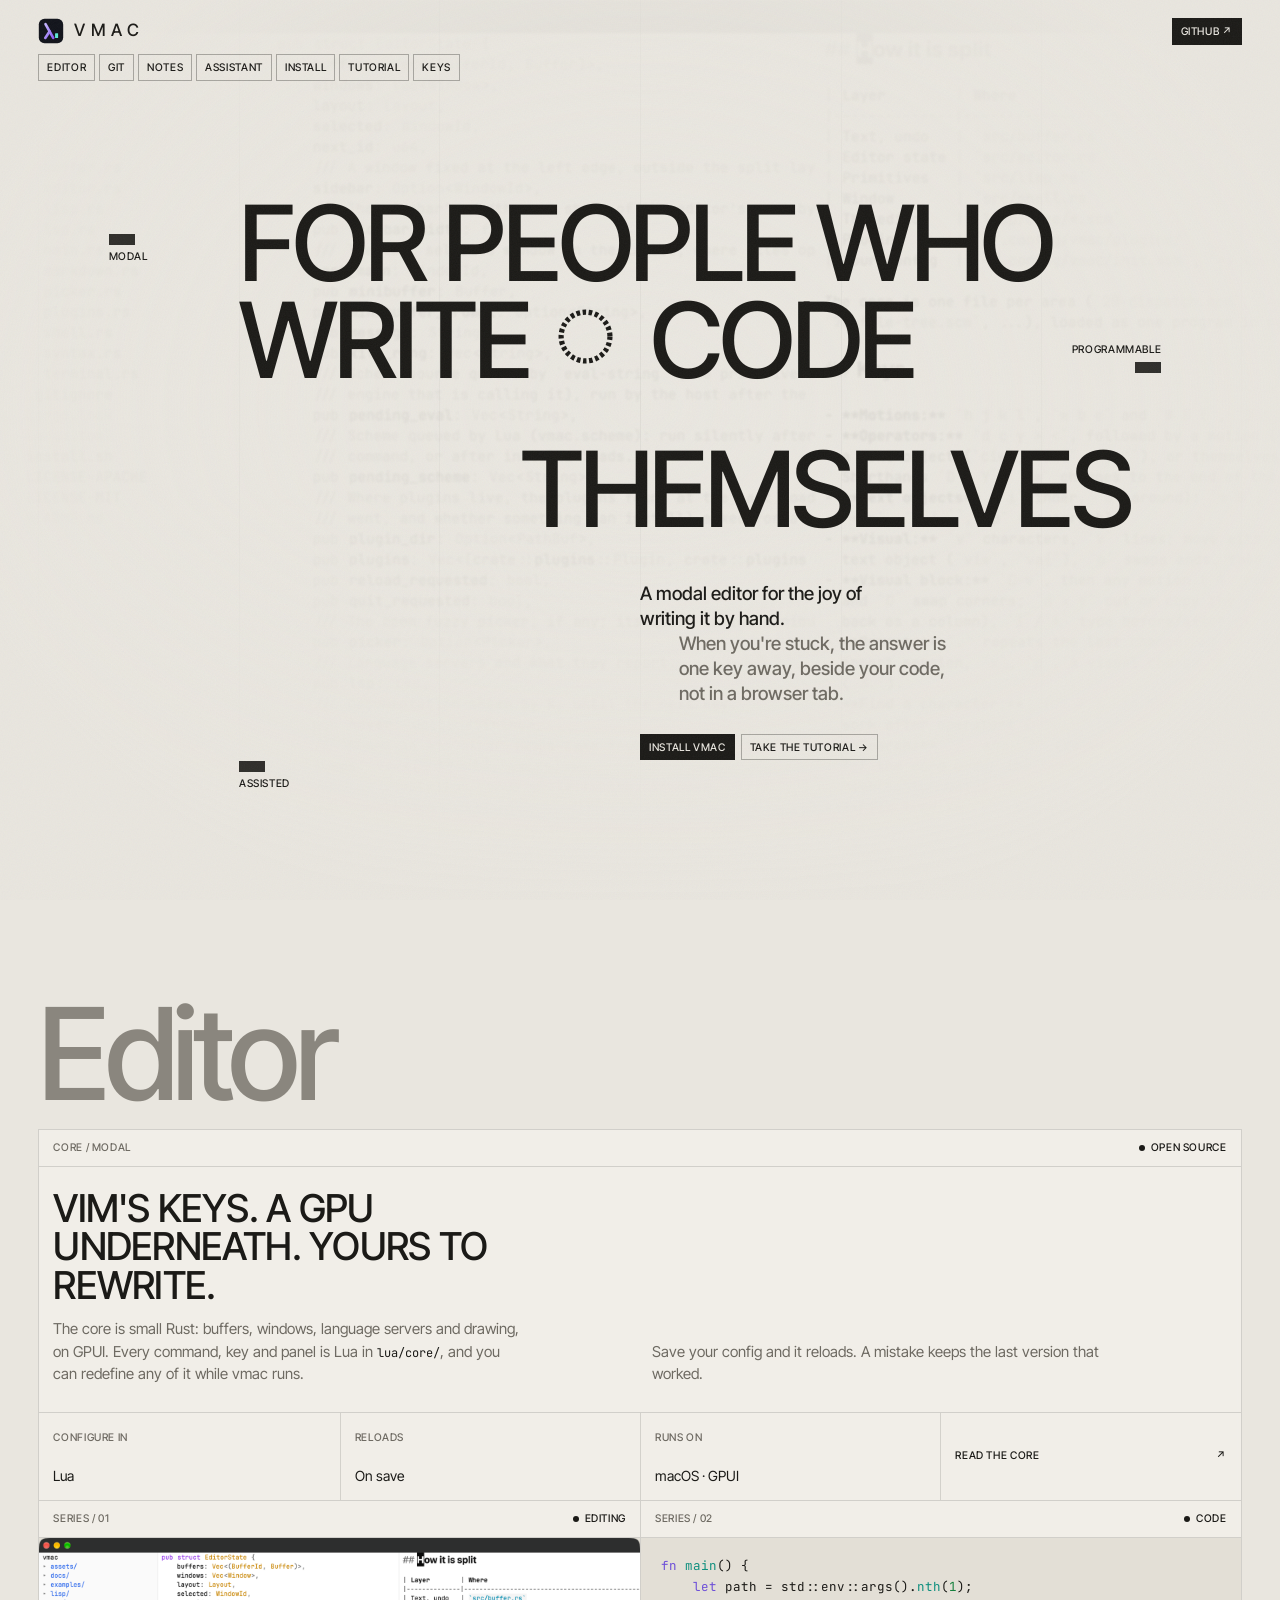
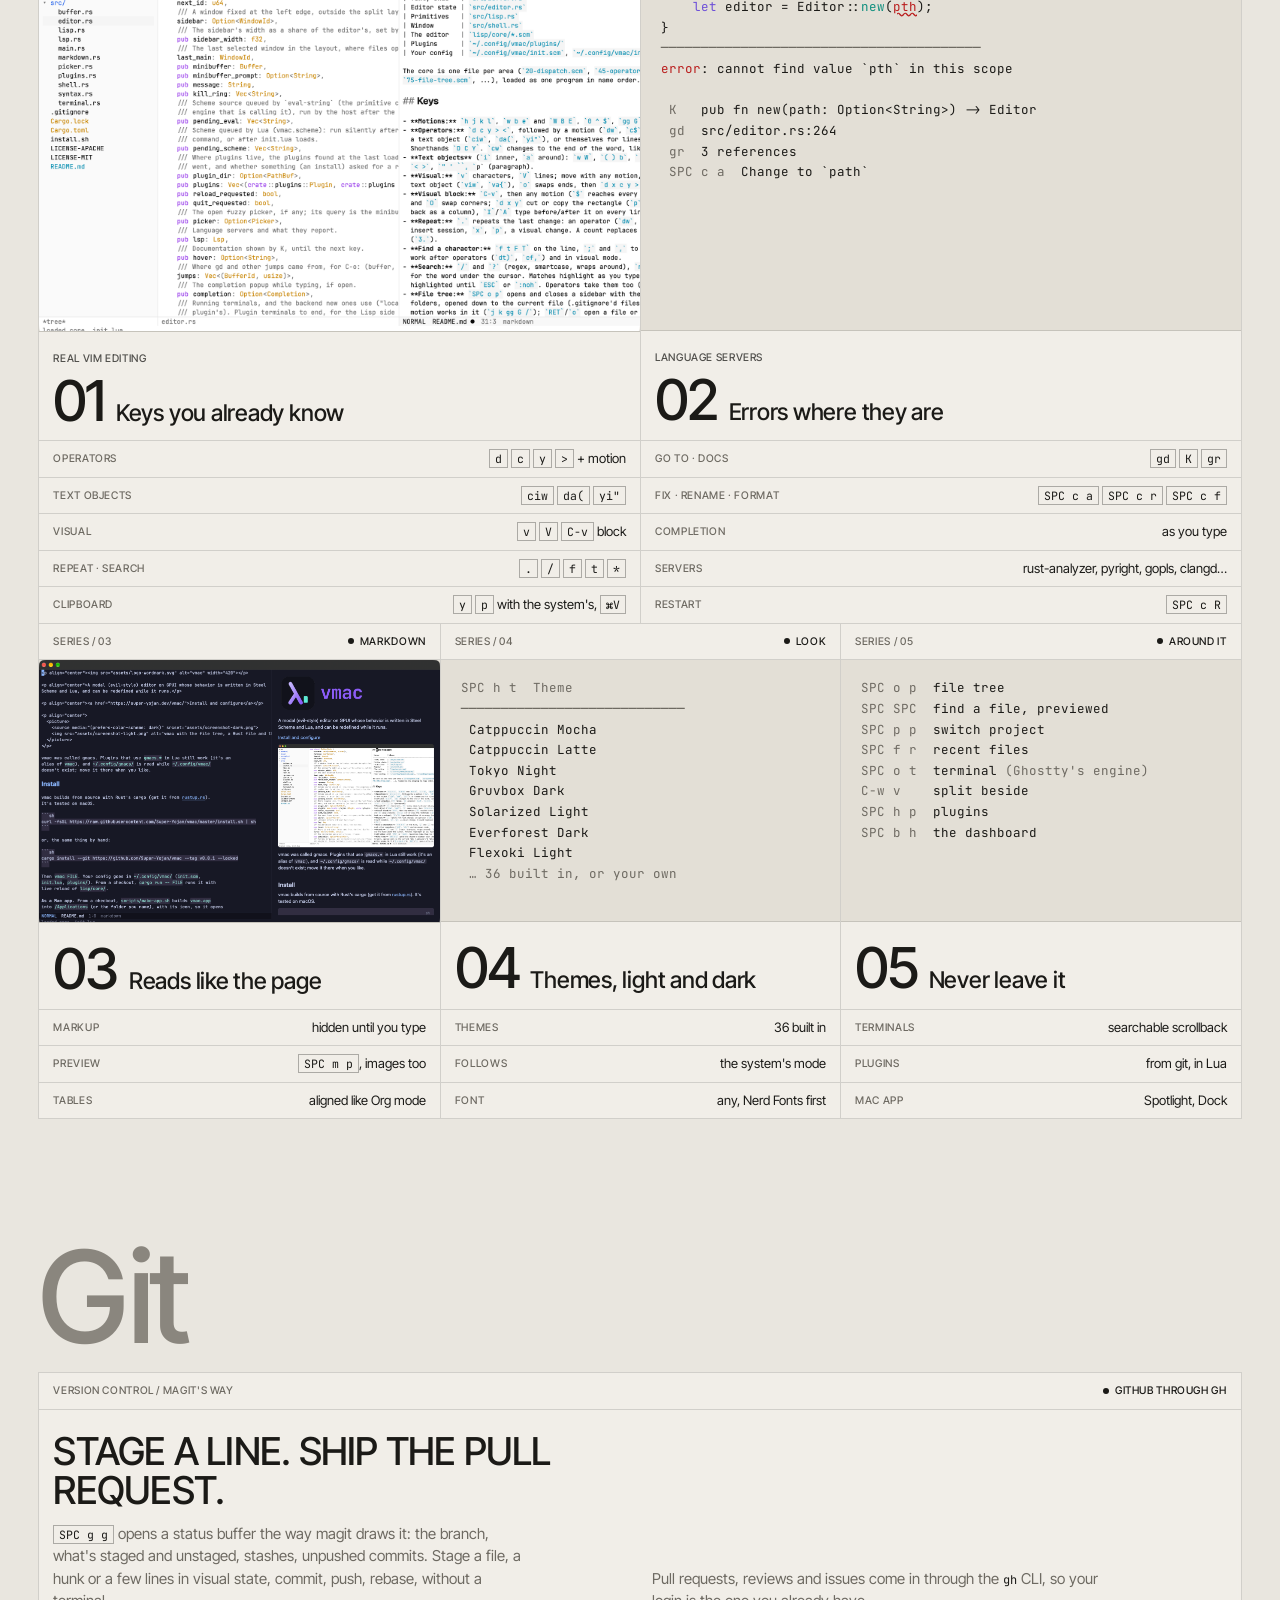
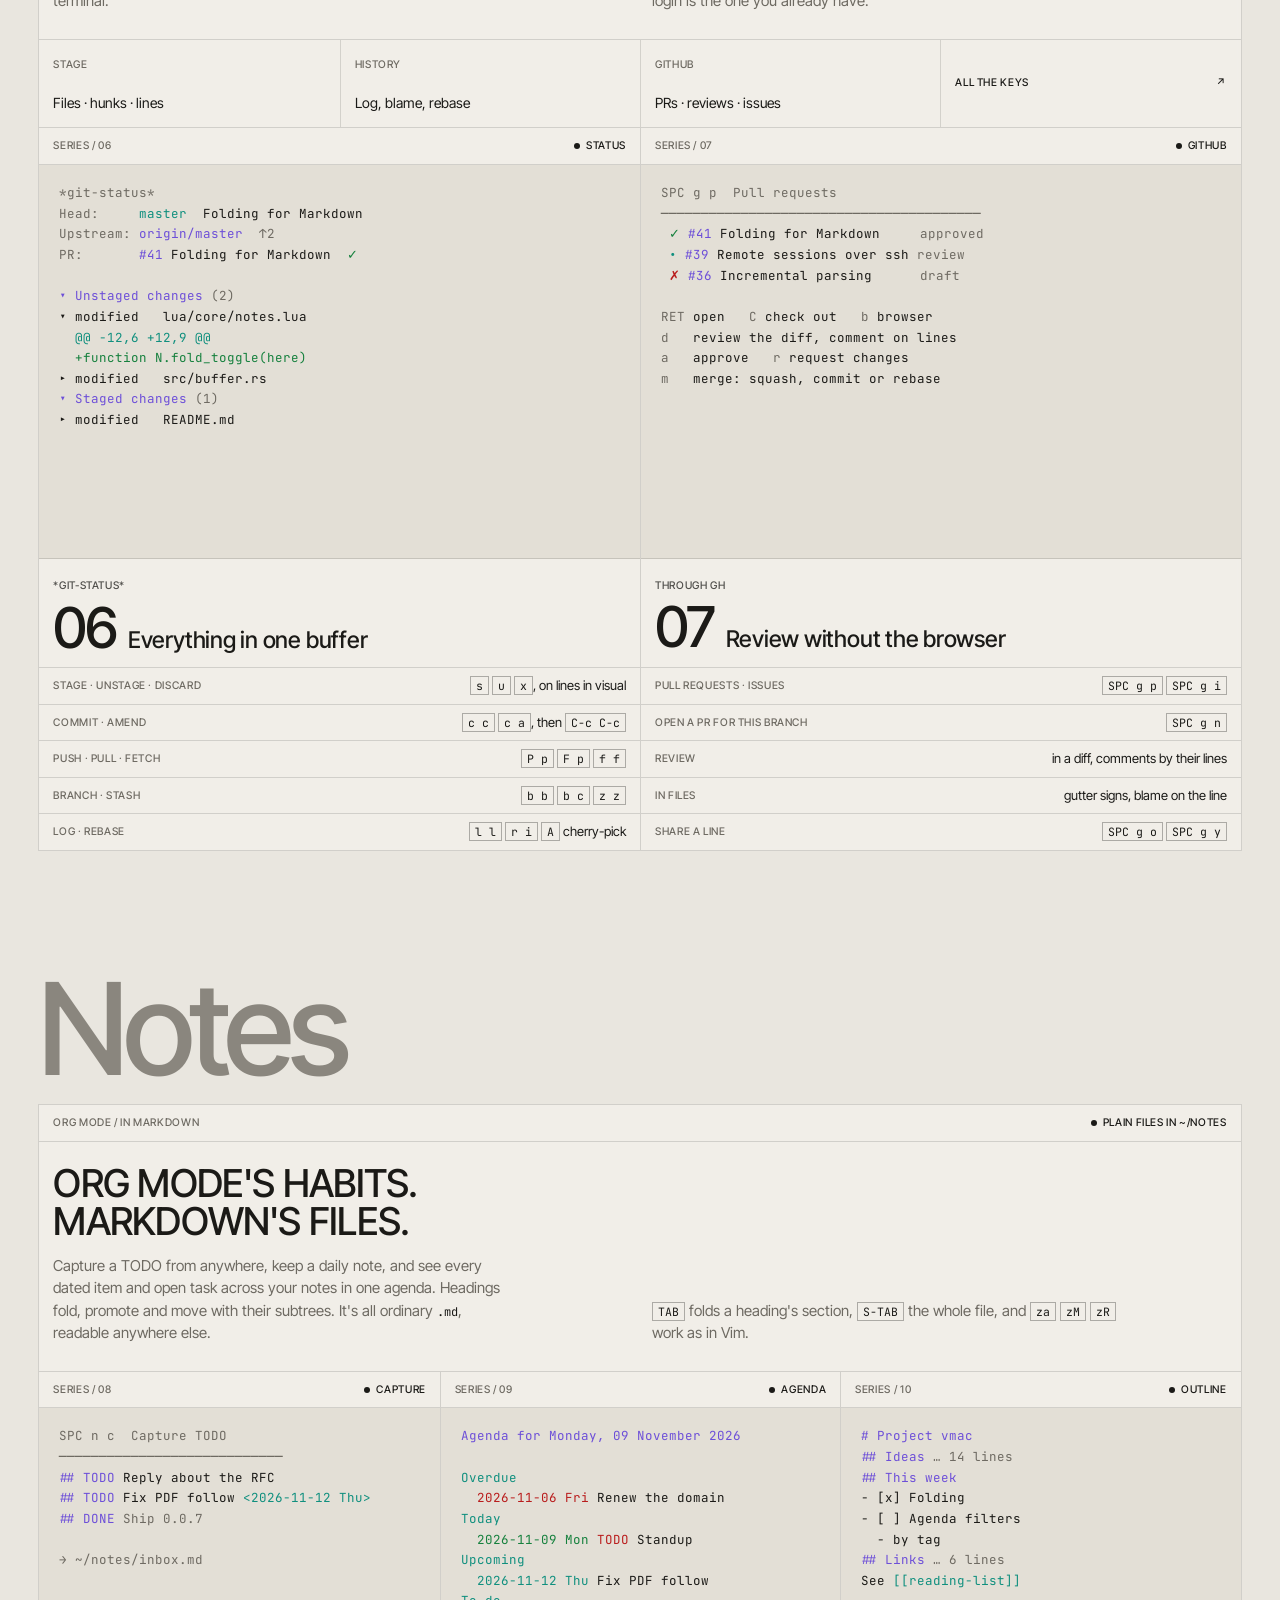
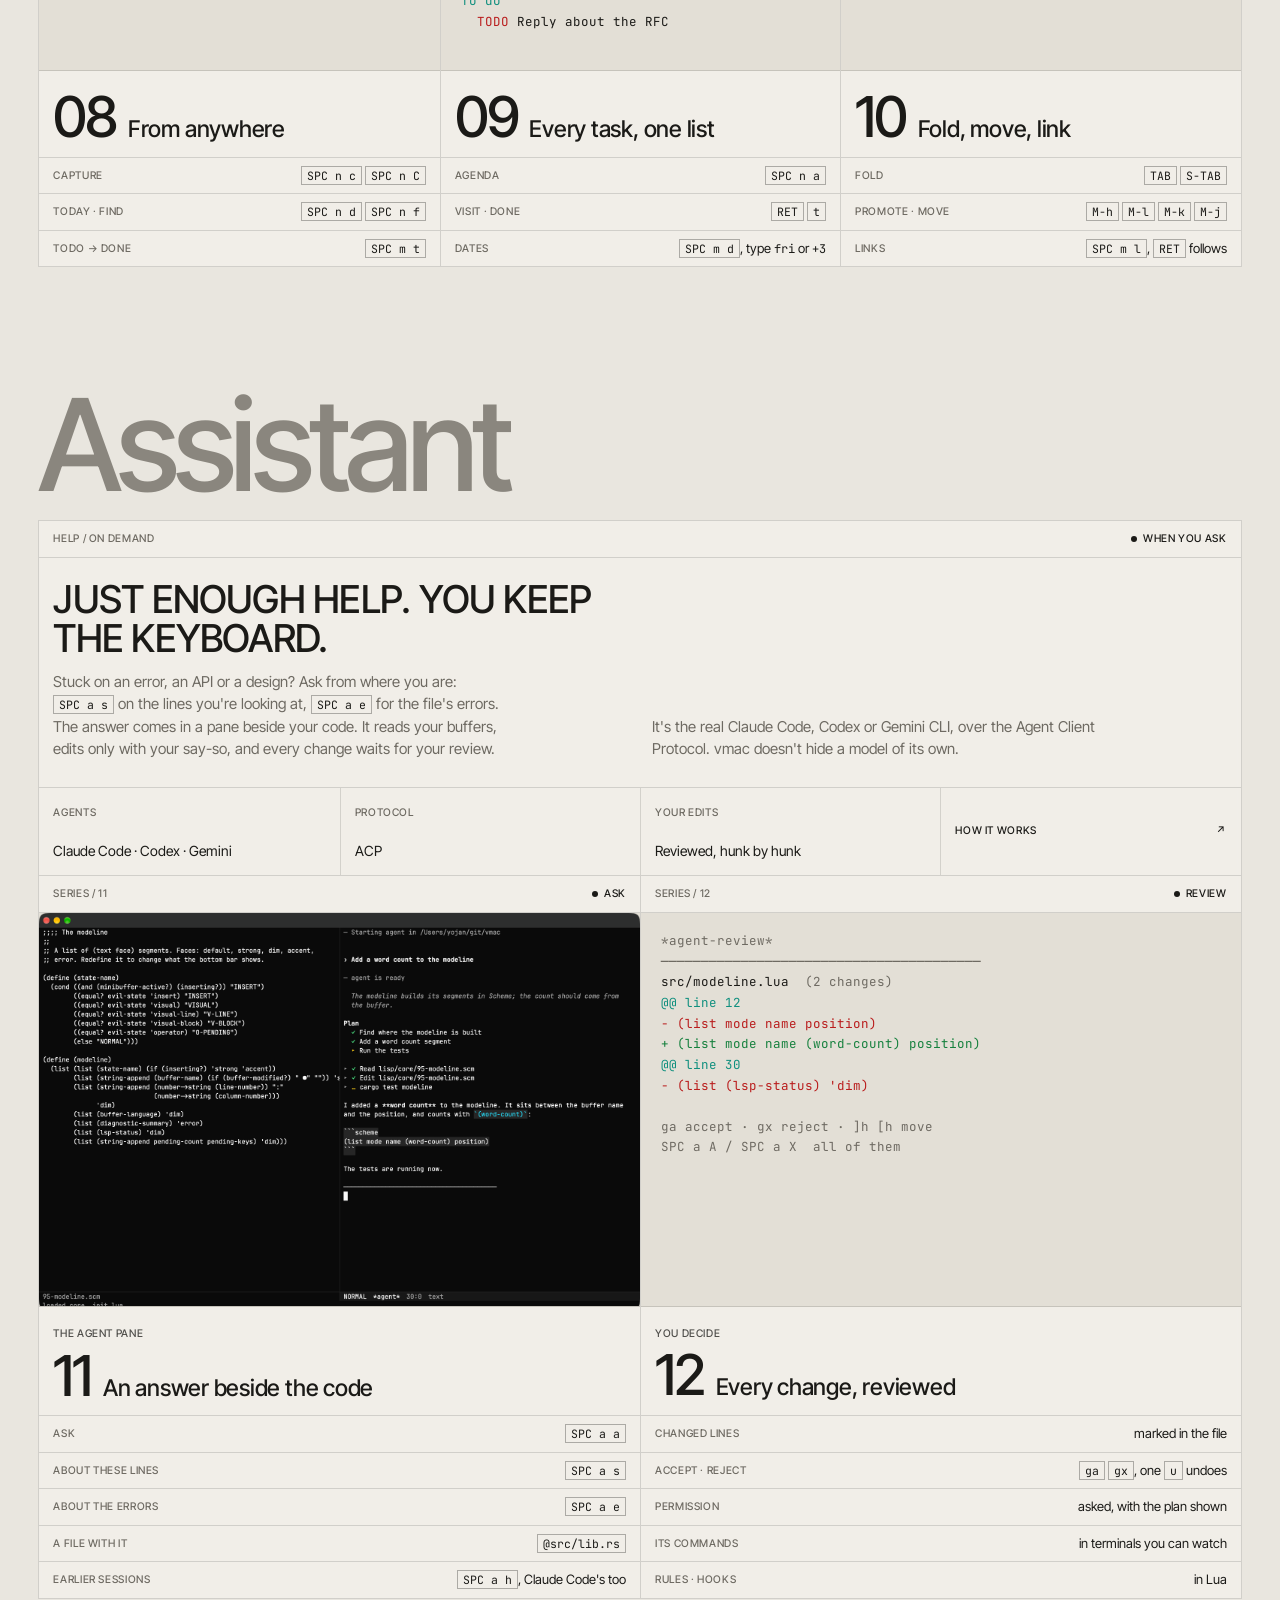
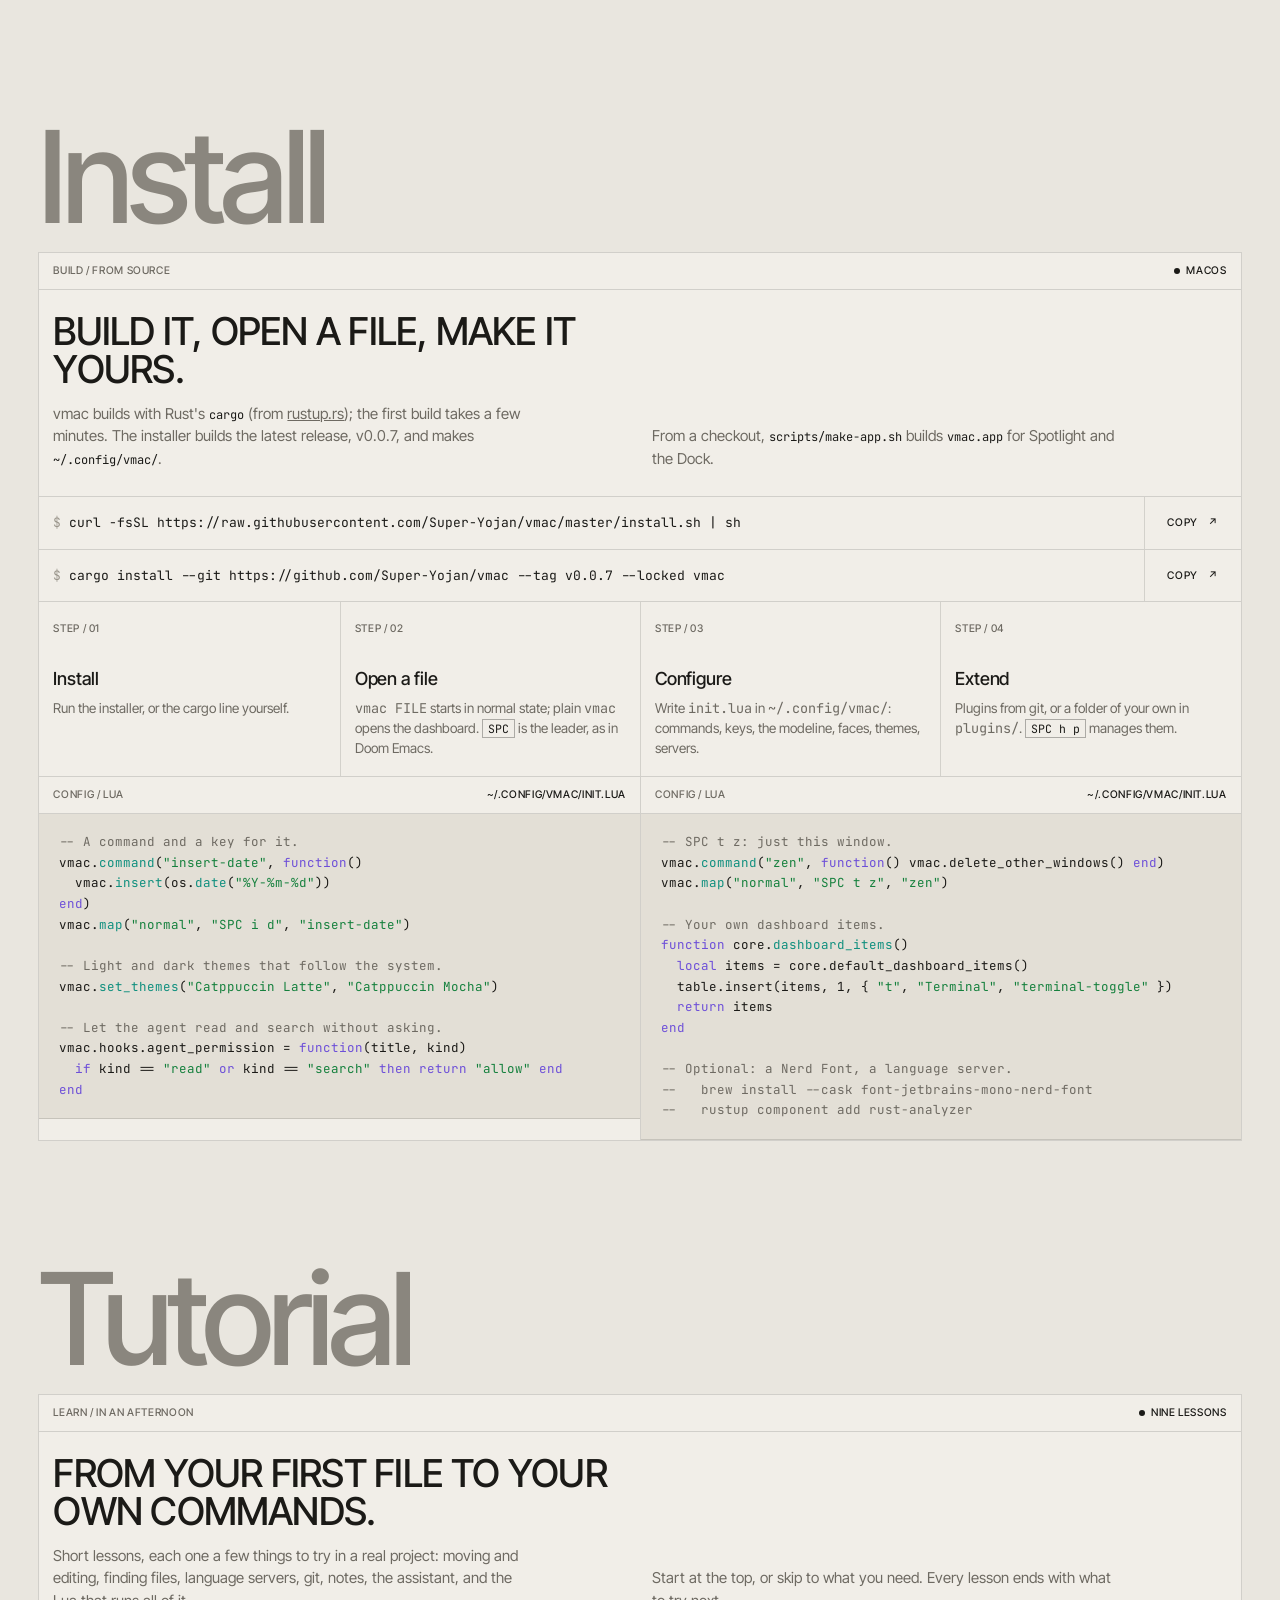
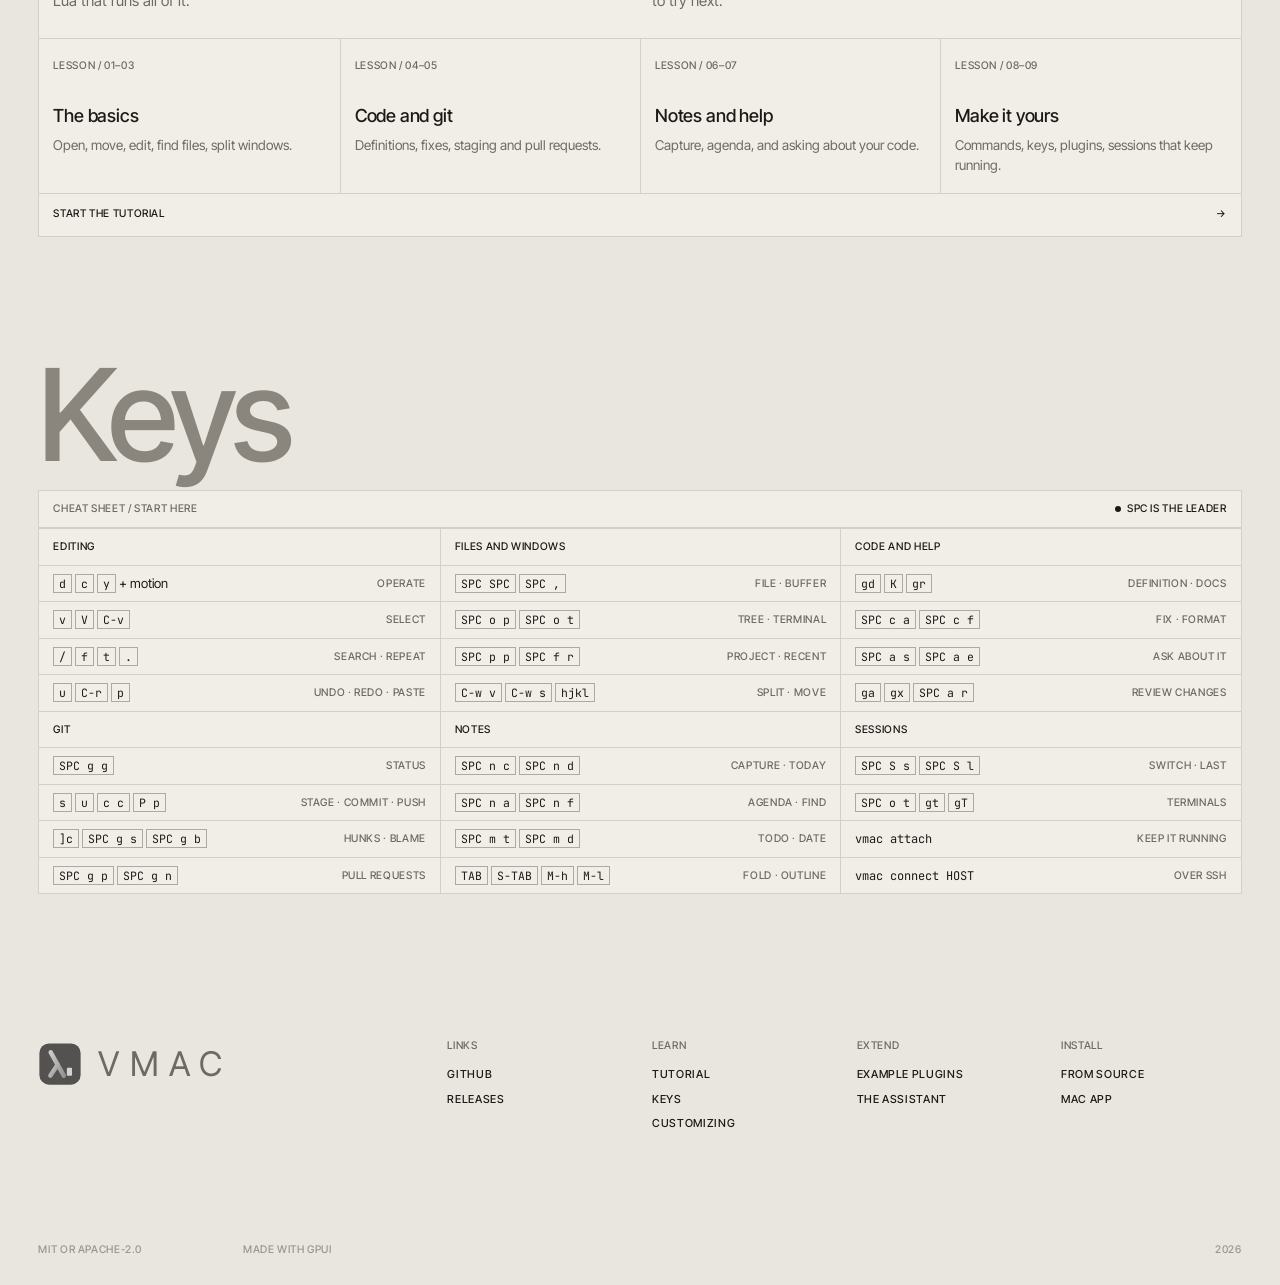
==== commit 9b13c7d7: "Site: git and notes sections, and a tutorial The landing page gains Git (magit-style status, GitHub " ====
--- a/docs/index.html
+++ b/docs/index.html
@@ -5,380 +5,12 @@
 <meta name="viewport" content="width=device-width, initial-scale=1">
 <meta name="color-scheme" content="dark light">
 <title>vmac: the editor for people who write code</title>
-<meta name="description" content="vmac is a modal, Vim-style editor on GPUI for people who enjoy writing code, with just enough assistant beside it that you never leave for the browser. Every key and panel is Lua you can change while it runs.">
+<meta name="description" content="vmac is a modal, Vim-style editor on GPUI for people who enjoy writing code: git the magit way, notes the org-mode way, and just enough assistant beside it that you never leave for the browser. Every key and panel is Lua you can change while it runs.">
 <link rel="icon" href="logo.svg" type="image/svg+xml">
 <link rel="preconnect" href="https://fonts.googleapis.com">
 <link rel="preconnect" href="https://fonts.gstatic.com" crossorigin>
 <link href="https://fonts.googleapis.com/css2?family=Inter+Tight:wght@400;500;600&family=JetBrains+Mono:wght@400;500&display=swap" rel="stylesheet">
-<style>
-  :root {
-    --bg: #151514;
-    --panel: #1c1c1b;
-    --panel-2: #232321;
-    --text: #efe9df;
-    --muted: #8f8a82;
-    --faint: #5f5b55;
-    --title: #8d8a85;
-    --line: rgba(239, 233, 223, 0.13);
-    --line-strong: rgba(239, 233, 223, 0.28);
-    --grid: rgba(239, 233, 223, 0.045);
-    --violet: #b9a5fb;
-    --teal: #5eead4;
-    --green: #86efac;
-    --red: #fca5a5;
-    --grain: 0.07;
-    --sans: "Inter Tight", ui-sans-serif, system-ui, -apple-system, "Helvetica Neue", sans-serif;
-    --mono: "JetBrains Mono", ui-monospace, "SF Mono", Menlo, monospace;
-    --gutter: clamp(16px, 3vw, 40px);
-  }
-  @media (prefers-color-scheme: light) {
-    :root {
-      --bg: #e9e6df;
-      --panel: #f2f0ea;
-      --panel-2: #e3dfd6;
-      --text: #1b1a17;
-      --muted: #6e6a62;
-      --faint: #9b968c;
-      --title: #8a867e;
-      --line: rgba(27, 26, 23, 0.14);
-      --line-strong: rgba(27, 26, 23, 0.32);
-      --grid: rgba(27, 26, 23, 0.05);
-      --violet: #6d4fd8;
-      --teal: #0f8f7e;
-      --green: #15803d;
-      --red: #b91c1c;
-      --grain: 0.05;
-    }
-  }
-  * { box-sizing: border-box; }
-  html { scroll-behavior: smooth; }
-  body {
-    margin: 0;
-    background: var(--bg);
-    color: var(--text);
-    font-family: var(--sans);
-    font-size: 15px;
-    line-height: 1.5;
-    -webkit-font-smoothing: antialiased;
-    overflow-x: hidden;
-  }
-  /* Grain over everything, and the column lines behind it. */
-  body::before {
-    content: "";
-    position: fixed; inset: 0;
-    pointer-events: none;
-    z-index: 50;
-    opacity: var(--grain);
-    background-image: url("data:image/svg+xml;utf8,<svg xmlns='http://www.w3.org/2000/svg' width='180' height='180'><filter id='n'><feTurbulence type='fractalNoise' baseFrequency='.85' numOctaves='3' stitchTiles='stitch'/></filter><rect width='100%' height='100%' filter='url(%23n)'/></svg>");
-  }
-  .columns {
-    position: fixed; inset: 0 var(--gutter);
-    pointer-events: none;
-    z-index: 0;
-    display: grid;
-    grid-template-columns: repeat(6, 1fr);
-  }
-  .columns span { border-left: 1px solid var(--grid); }
-  .columns span:last-child { border-right: 1px solid var(--grid); }
-  main, header, footer { position: relative; z-index: 1; }
-  a { color: inherit; }
-  code, kbd, pre { font-family: var(--mono); }
-
-  /* ---- Labels and boxes: the small uppercase kit everything is built from */
-  .label {
-    font-size: 10.5px;
-    letter-spacing: 0.06em;
-    text-transform: uppercase;
-    color: var(--muted);
-    font-weight: 500;
-  }
-  .box {
-    display: inline-flex; align-items: center; gap: 6px;
-    border: 1px solid var(--line-strong);
-    padding: 5px 8px 4px;
-    font-size: 10.5px; letter-spacing: 0.06em; text-transform: uppercase; font-weight: 500;
-    text-decoration: none;
-    color: var(--text);
-    background: transparent;
-    cursor: pointer;
-    transition: background .15s, color .15s;
-  }
-  .box:hover { background: var(--text); color: var(--bg); }
-  .box.solid { background: var(--text); color: var(--bg); border-color: var(--text); }
-  .box.solid:hover { background: transparent; color: var(--text); }
-  .dot { width: 6px; height: 6px; border-radius: 50%; background: currentColor; display: inline-block; }
-
-  /* ---- Header */
-  header {
-    position: absolute; top: 0; left: 0; right: 0;
-    padding: 18px var(--gutter);
-    display: flex; justify-content: space-between; align-items: flex-start;
-    z-index: 5;
-  }
-  .brand { display: flex; flex-direction: column; gap: 10px; }
-  .wordmark { display: flex; align-items: center; gap: 10px; text-decoration: none; }
-  .wordmark img { width: 26px; height: 26px; }
-  .wordmark span { font-size: 17px; letter-spacing: 0.32em; font-weight: 500; text-transform: uppercase; }
-  nav { display: flex; gap: 4px; flex-wrap: wrap; }
-
-  /* ---- Hero */
-  .hero {
-    min-height: 100vh;
-    min-height: 100svh;
-    display: grid;
-    grid-template-columns: repeat(6, 1fr);
-    align-content: center;
-    padding: 120px var(--gutter) 64px;
-    position: relative;
-    overflow: hidden;
-  }
-  .hero-shot {
-    position: absolute; inset: 0;
-    z-index: -1;
-  }
-  .hero-shot img {
-    width: 100%; height: 100%; object-fit: cover; object-position: left top;
-    opacity: 0.075;
-    filter: grayscale(1) blur(1.2px);
-  }
-  .hero-shot::after {
-    content: ""; position: absolute; inset: 0;
-    background: radial-gradient(ellipse at 50% 45%, transparent 0%, var(--bg) 78%),
-                linear-gradient(to bottom, transparent 55%, var(--bg));
-  }
-  .hero h1 {
-    grid-column: 1 / -1;
-    margin: 0;
-    font-weight: 500;
-    text-transform: uppercase;
-    letter-spacing: -0.035em;
-    line-height: 0.92;
-    font-size: clamp(44px, 8.2vw, 128px);
-  }
-  .hero h1 .row { display: block; }
-  .hero h1 .r1 { padding-left: calc(100% / 6 * 1); }
-  .hero h1 .r2 { padding-left: calc(100% / 6 * 1); }
-  .hero h1 .r3 { padding-left: calc(100% / 6 * 2.4); margin-top: 0.5em; }
-  .hero h1 .ring {
-    display: inline-block; width: 0.62em; height: 0.62em; vertical-align: 0.08em;
-    margin: 0 0.12em 0 0.04em;
-  }
-  .hero .lede {
-    grid-column: 4 / 7;
-    margin: 44px 0 0;
-    font-size: clamp(16px, 1.45vw, 20px);
-    line-height: 1.35;
-    font-weight: 500;
-    max-width: 30ch;
-  }
-  .hero .lede span { display: block; }
-  .hero .lede span:nth-child(n+3) { padding-left: 3.5ch; color: var(--muted); }
-  .hero .cta {
-    grid-column: 4 / 7;
-    margin-top: 28px;
-    display: flex; gap: 6px; flex-wrap: wrap;
-  }
-  .tags { position: absolute; inset: 0; pointer-events: none; }
-  .tag { position: absolute; display: flex; flex-direction: column; gap: 4px; }
-  .tag i { display: block; width: 26px; height: 11px; background: var(--text); opacity: .9; }
-  .tag .label { color: var(--text); }
-  .tag.t1 { left: calc(var(--gutter) + (100% - 2 * var(--gutter)) / 6 * 0.35); top: 26%; }
-  .tag.t2 { right: calc(var(--gutter) + (100% - 2 * var(--gutter)) / 6 * 0.4); top: 38%; align-items: flex-end; }
-  .tag.t3 { left: calc(var(--gutter) + (100% - 2 * var(--gutter)) / 6 * 1); bottom: 12%; }
-
-  /* ---- Sections: a large grey title, then a bordered panel */
-  section { padding: 96px var(--gutter) 24px; }
-  .big {
-    margin: 0 0 18px;
-    font-size: clamp(56px, 10vw, 150px);
-    line-height: 0.9;
-    font-weight: 500;
-    letter-spacing: -0.045em;
-    color: var(--title);
-  }
-  .panel {
-    min-width: 0;
-    border: 1px solid var(--line);
-    background: color-mix(in srgb, var(--panel) 88%, transparent);
-    backdrop-filter: blur(2px);
-  }
-  .bar {
-    display: flex; justify-content: space-between; align-items: center;
-    padding: 10px 14px;
-    border-bottom: 1px solid var(--line);
-  }
-  .bar .label:last-child { display: flex; align-items: center; gap: 6px; color: var(--text); }
-  .intro { padding: 22px 14px 26px; display: grid; grid-template-columns: repeat(6, 1fr); gap: 0 24px; }
-  .intro h2 {
-    grid-column: 1 / 4;
-    overflow-wrap: anywhere;
-    margin: 0;
-    font-size: clamp(26px, 3vw, 40px);
-    line-height: 1;
-    letter-spacing: -0.02em;
-    text-transform: uppercase;
-    font-weight: 500;
-  }
-  .intro p { grid-column: 1 / 4; margin: 14px 0 0; color: var(--muted); max-width: 52ch; }
-  .intro .side { grid-column: 4 / 7; align-self: end; color: var(--muted); }
-
-  /* A row of cells, like a form across the panel. */
-  .cells { display: grid; grid-template-columns: repeat(4, 1fr); border-top: 1px solid var(--line); }
-  .cells > * { padding: 12px 14px 14px; border-left: 1px solid var(--line); min-width: 0; }
-  .cells > *:first-child { border-left: 0; }
-  .cells .v { margin-top: 18px; font-size: 14px; }
-  .cells a.go {
-    display: flex; justify-content: space-between; align-items: center;
-    text-decoration: none;
-    font-size: 10.5px; letter-spacing: 0.06em; text-transform: uppercase; font-weight: 500;
-    transition: background .15s, color .15s;
-  }
-  .cells a.go:hover { background: var(--text); color: var(--bg); }
-
-  /* Cards in a row, each with an image, a number and spec rows. */
-  .cards { display: grid; grid-template-columns: repeat(2, 1fr); border-top: 1px solid var(--line); }
-  .cards.three { grid-template-columns: repeat(3, 1fr); }
-  .card { border-left: 1px solid var(--line); display: flex; flex-direction: column; min-width: 0; }
-  .card:first-child { border-left: 0; }
-  .card .bar { border-bottom: 1px solid var(--line); }
-  .shot {
-    aspect-ratio: 16 / 10.5;
-    background: var(--panel-2);
-    border-bottom: 1px solid var(--line);
-    overflow: hidden;
-    position: relative;
-  }
-  .shot img { width: 100%; height: 100%; object-fit: cover; object-position: left top; display: block; }
-  .shot pre {
-    margin: 0; padding: 18px 20px; height: 100%;
-    font-size: 12.5px; line-height: 1.65; color: var(--text);
-    overflow: hidden; white-space: pre;
-  }
-  .card-head { padding: 14px 14px 10px; }
-  .card-head .label { color: var(--text); opacity: .75; }
-  .num {
-    display: flex; align-items: baseline; gap: 12px; margin-top: 4px;
-  }
-  .num b { font-size: clamp(38px, 4.4vw, 60px); font-weight: 500; letter-spacing: -0.04em; line-height: 1; }
-  .num span { font-size: clamp(18px, 1.8vw, 24px); font-weight: 500; letter-spacing: -0.01em; }
-  .rows { margin-top: auto; }
-  .rows > div {
-    display: flex; justify-content: space-between; gap: 18px;
-    padding: 8px 14px;
-    border-top: 1px solid var(--line);
-    font-size: 13px;
-  }
-  .rows > div .label { padding-top: 2px; }
-  .rows > div > :last-child { text-align: right; }
-  .rows code, .cells code, .intro code, .note code { font-size: 12px; color: var(--text); }
-  kbd {
-    font-size: 11.5px;
-    border: 1px solid var(--line-strong);
-    padding: 1px 5px;
-    color: var(--text);
-    white-space: nowrap;
-  }
-
-  /* Code in the panels. */
-  .c-k { color: var(--violet); }
-  .c-s { color: var(--green); }
-  .c-f { color: var(--teal); }
-  .c-d { color: var(--muted); }
-  .c-r { color: var(--red); }
-
-  /* ---- Install */
-  .cmd {
-    display: grid; grid-template-columns: minmax(0, 1fr) auto;
-    border-top: 1px solid var(--line);
-  }
-  .cmd code {
-    padding: 16px 14px;
-    font-size: 13px;
-    overflow-x: auto;
-    white-space: nowrap;
-    scrollbar-width: thin;
-  }
-  .cmd code::before { content: "$ "; color: var(--faint); }
-  .cmd button {
-    border: 0; border-left: 1px solid var(--line);
-    background: transparent; color: var(--text);
-    font: 500 10.5px var(--sans); letter-spacing: 0.06em; text-transform: uppercase;
-    padding: 0 22px; cursor: pointer;
-    display: flex; align-items: center; gap: 10px;
-    transition: background .15s, color .15s;
-  }
-  .cmd button:hover { background: var(--text); color: var(--bg); }
-  .steps { display: grid; grid-template-columns: repeat(4, 1fr); border-top: 1px solid var(--line); }
-  .step { padding: 14px 14px 18px; border-left: 1px solid var(--line); }
-  .step:first-child { border-left: 0; }
-  .step h3 { margin: 26px 0 6px; font-size: 18px; font-weight: 500; letter-spacing: -0.01em; }
-  .step p { margin: 0; color: var(--muted); font-size: 13.5px; }
-  .note { padding: 12px 14px; border-top: 1px solid var(--line); color: var(--muted); font-size: 13px; }
-
-  /* ---- Keys */
-  .keys { display: grid; grid-template-columns: repeat(3, 1fr); border-top: 1px solid var(--line); }
-  .keys > div { border-left: 1px solid var(--line); }
-  .keys > div:first-child { border-left: 0; }
-  .keys .bar { border-bottom: 0; }
-
-  /* ---- Footer, as Atlas closes */
-  footer { padding: 120px var(--gutter) 28px; }
-  .foot {
-    display: grid; grid-template-columns: repeat(6, 1fr); gap: 24px;
-    align-items: start;
-  }
-  .foot .mark { grid-column: 1 / 3; display: flex; align-items: center; gap: 16px; color: var(--muted); }
-  .foot .mark img { width: 44px; height: 44px; opacity: .7; filter: grayscale(1); }
-  .foot .mark span { font-size: 34px; letter-spacing: 0.3em; font-weight: 400; }
-  .foot ul { list-style: none; margin: 0; padding: 0; display: grid; gap: 8px; }
-  .foot li a, .foot li { font-size: 11px; letter-spacing: 0.06em; text-transform: uppercase; font-weight: 500; text-decoration: none; }
-  .foot li a:hover { color: var(--muted); }
-  .foot .label { display: block; margin-bottom: 12px; }
-  .legal {
-    margin-top: 110px;
-    display: grid; grid-template-columns: repeat(6, 1fr); gap: 24px;
-    color: var(--faint);
-  }
-  .legal .label { color: var(--faint); }
-  .legal :last-child { text-align: right; }
-
-  /* ---- Smaller screens: one column of everything */
-  @media (max-width: 860px) {
-    .columns { grid-template-columns: repeat(3, 1fr); }
-    .hero { grid-template-columns: 1fr; padding-top: 150px; }
-    .hero h1 .r1, .hero h1 .r2 { padding-left: 0; }
-    .hero h1 .r3 { padding-left: 18%; }
-    .hero .lede, .hero .cta { grid-column: 1; }
-    .tag.t1, .tag.t3 { display: none; }
-    .tag.t2 { top: 118px; }
-    .intro { grid-template-columns: minmax(0, 1fr); }
-    .intro h2, .intro p, .intro .side { grid-column: 1; }
-    .intro .side { margin-top: 14px; }
-    .cells, .steps { grid-template-columns: repeat(2, minmax(0, 1fr)); }
-    .cells > *:nth-child(3), .steps > *:nth-child(3) { border-left: 0; }
-    .cells > *:nth-child(n+3), .steps > *:nth-child(n+3) { border-top: 1px solid var(--line); }
-    .cards, .cards.three, .keys { grid-template-columns: minmax(0, 1fr); }
-    .card, .keys > div { border-left: 0; border-top: 1px solid var(--line); }
-    .card:first-child, .keys > div:first-child { border-top: 0; }
-    .foot, .legal { grid-template-columns: 1fr 1fr; }
-    .foot .mark { grid-column: 1 / -1; }
-    .legal :last-child { text-align: left; }
-  }
-  @media (max-width: 520px) {
-    .cells, .steps { grid-template-columns: minmax(0, 1fr); }
-    .cells > *, .steps > * { border-left: 0 !important; border-top: 1px solid var(--line); }
-    .cells > *:first-child, .steps > *:first-child { border-top: 0; }
-    .rows > div { flex-direction: column; gap: 2px; }
-    .rows > div > :last-child { text-align: left; }
-    header { flex-direction: column; gap: 12px; }
-    .tags { display: none; }
-  }
-  @media (prefers-reduced-motion: no-preference) {
-    .rise { opacity: 0; transform: translateY(14px); animation: rise .9s cubic-bezier(.2,.7,.2,1) forwards; }
-    .d1 { animation-delay: .08s; } .d2 { animation-delay: .2s; } .d3 { animation-delay: .34s; } .d4 { animation-delay: .5s; }
-    @keyframes rise { to { opacity: 1; transform: none; } }
-  }
-</style>
+<link rel="stylesheet" href="site.css">
 </head>
 <body>
 <div class="columns" aria-hidden="true"><span></span><span></span><span></span><span></span><span></span><span></span></div>
@@ -388,8 +20,11 @@
     <a class="wordmark" href="#top"><img src="logo.svg" alt=""><span>vmac</span></a>
     <nav aria-label="Sections">
       <a class="box" href="#editor">Editor</a>
+      <a class="box" href="#git">Git</a>
+      <a class="box" href="#notes">Notes</a>
       <a class="box" href="#assistant">Assistant</a>
       <a class="box" href="#install">Install</a>
+      <a class="box" href="tutorial.html">Tutorial</a>
       <a class="box" href="#keys">Keys</a>
     </nav>
   </div>
@@ -424,7 +59,7 @@
     </p>
     <div class="cta rise d4">
       <a class="box solid" href="#install">Install vmac</a>
-      <a class="box" href="#assistant">See the assistant ↓</a>
+      <a class="box" href="tutorial.html">Take the tutorial →</a>
     </div>
   </div>
 
@@ -442,7 +77,7 @@
         <div><span class="label">Configure in</span><div class="v">Lua</div></div>
         <div><span class="label">Reloads</span><div class="v">On save</div></div>
         <div><span class="label">Runs on</span><div class="v">macOS · GPUI</div></div>
-        <a class="go" href="https://github.com/Super-Yojan/vmac/tree/master/lisp/core">Read the core <span>↗</span></a>
+        <a class="go" href="https://github.com/Super-Yojan/vmac/tree/master/lua/core">Read the core <span>↗</span></a>
       </div>
       <div class="cards">
         <article class="card">
@@ -542,6 +177,144 @@
     </div>
   </section>
 
+  <!-- Git -->
+  <section id="git">
+    <h2 class="big">Git</h2>
+    <div class="panel">
+      <div class="bar"><span class="label">Version control / Magit's way</span><span class="label"><i class="dot"></i> GitHub through gh</span></div>
+      <div class="intro">
+        <h2>Stage a line. Ship the pull request.</h2>
+        <p><kbd>SPC g g</kbd> opens a status buffer the way magit draws it: the branch, what's staged and unstaged, stashes, unpushed commits. Stage a file, a hunk or a few lines in visual state, commit, push, rebase, without a terminal.</p>
+        <p class="side">Pull requests, reviews and issues come in through the <code>gh</code> CLI, so your login is the one you already have.</p>
+      </div>
+      <div class="cells">
+        <div><span class="label">Stage</span><div class="v">Files · hunks · lines</div></div>
+        <div><span class="label">History</span><div class="v">Log, blame, rebase</div></div>
+        <div><span class="label">GitHub</span><div class="v">PRs · reviews · issues</div></div>
+        <a class="go" href="https://github.com/Super-Yojan/vmac#git">All the keys <span>↗</span></a>
+      </div>
+      <div class="cards">
+        <article class="card">
+          <div class="bar"><span class="label">Series / 06</span><span class="label"><i class="dot"></i> Status</span></div>
+          <div class="shot"><pre><span class="c-d">*git-status*</span>
+<span class="c-d">Head:</span>     <span class="c-f">master</span>  Folding for Markdown
+<span class="c-d">Upstream:</span> <span class="c-k">origin/master</span>  <span class="c-d">↑2</span>
+<span class="c-d">PR:</span>       <span class="c-k">#41</span> Folding for Markdown  <span class="c-s">✓</span>
+
+<span class="c-k">▾ Unstaged changes</span> <span class="c-d">(2)</span>
+▾ modified   lua/core/notes.lua
+  <span class="c-f">@@ -12,6 +12,9 @@</span>
+  <span class="c-s">+function N.fold_toggle(here)</span>
+▸ modified   src/buffer.rs
+<span class="c-k">▾ Staged changes</span> <span class="c-d">(1)</span>
+▸ modified   README.md</pre></div>
+          <div class="card-head">
+            <span class="label">*git-status*</span>
+            <div class="num"><b>06</b><span>Everything in one buffer</span></div>
+          </div>
+          <div class="rows">
+            <div><span class="label">Stage · unstage · discard</span><span><kbd>s</kbd> <kbd>u</kbd> <kbd>x</kbd>, on lines in visual</span></div>
+            <div><span class="label">Commit · amend</span><span><kbd>c c</kbd> <kbd>c a</kbd>, then <kbd>C-c C-c</kbd></span></div>
+            <div><span class="label">Push · pull · fetch</span><span><kbd>P p</kbd> <kbd>F p</kbd> <kbd>f f</kbd></span></div>
+            <div><span class="label">Branch · stash</span><span><kbd>b b</kbd> <kbd>b c</kbd> <kbd>z z</kbd></span></div>
+            <div><span class="label">Log · rebase</span><span><kbd>l l</kbd> <kbd>r i</kbd> <kbd>A</kbd> cherry-pick</span></div>
+          </div>
+        </article>
+        <article class="card">
+          <div class="bar"><span class="label">Series / 07</span><span class="label"><i class="dot"></i> GitHub</span></div>
+          <div class="shot"><pre><span class="c-d">SPC g p  Pull requests</span>
+<span class="c-d">────────────────────────────────────────</span>
+ <span class="c-s">✓</span> <span class="c-k">#41</span> Folding for Markdown     <span class="c-d">approved</span>
+ <span class="c-f">•</span> <span class="c-k">#39</span> Remote sessions over ssh <span class="c-d">review</span>
+ <span class="c-r">✗</span> <span class="c-k">#36</span> Incremental parsing      <span class="c-d">draft</span>
+
+<span class="c-d">RET</span> open   <span class="c-d">C</span> check out   <span class="c-d">b</span> browser
+<span class="c-d">d</span>   review the diff, comment on lines
+<span class="c-d">a</span>   approve   <span class="c-d">r</span> request changes
+<span class="c-d">m</span>   merge: squash, commit or rebase</pre></div>
+          <div class="card-head">
+            <span class="label">Through gh</span>
+            <div class="num"><b>07</b><span>Review without the browser</span></div>
+          </div>
+          <div class="rows">
+            <div><span class="label">Pull requests · issues</span><span><kbd>SPC g p</kbd> <kbd>SPC g i</kbd></span></div>
+            <div><span class="label">Open a PR for this branch</span><span><kbd>SPC g n</kbd></span></div>
+            <div><span class="label">Review</span><span>in a diff, comments by their lines</span></div>
+            <div><span class="label">In files</span><span>gutter signs, blame on the line</span></div>
+            <div><span class="label">Share a line</span><span><kbd>SPC g o</kbd> <kbd>SPC g y</kbd></span></div>
+          </div>
+        </article>
+      </div>
+    </div>
+  </section>
+
+  <!-- Notes -->
+  <section id="notes">
+    <h2 class="big">Notes</h2>
+    <div class="panel">
+      <div class="bar"><span class="label">Org mode / In Markdown</span><span class="label"><i class="dot"></i> Plain files in ~/notes</span></div>
+      <div class="intro">
+        <h2>Org mode's habits. Markdown's files.</h2>
+        <p>Capture a TODO from anywhere, keep a daily note, and see every dated item and open task across your notes in one agenda. Headings fold, promote and move with their subtrees. It's all ordinary <code>.md</code>, readable anywhere else.</p>
+        <p class="side"><kbd>TAB</kbd> folds a heading's section, <kbd>S-TAB</kbd> the whole file, and <kbd>za</kbd> <kbd>zM</kbd> <kbd>zR</kbd> work as in Vim.</p>
+      </div>
+      <div class="cards three">
+        <article class="card">
+          <div class="bar"><span class="label">Series / 08</span><span class="label"><i class="dot"></i> Capture</span></div>
+          <div class="shot"><pre><span class="c-d">SPC n c  Capture TODO</span>
+<span class="c-d">────────────────────────────</span>
+<span class="c-k">## TODO</span> Reply about the RFC
+<span class="c-k">## TODO</span> Fix PDF follow <span class="c-f">&lt;2026-11-12 Thu&gt;</span>
+<span class="c-k">## DONE</span> <span class="c-d">Ship 0.0.7</span>
+
+<span class="c-d">→ ~/notes/inbox.md</span></pre></div>
+          <div class="card-head"><div class="num"><b>08</b><span>From anywhere</span></div></div>
+          <div class="rows">
+            <div><span class="label">Capture</span><span><kbd>SPC n c</kbd> <kbd>SPC n C</kbd></span></div>
+            <div><span class="label">Today · find</span><span><kbd>SPC n d</kbd> <kbd>SPC n f</kbd></span></div>
+            <div><span class="label">TODO → DONE</span><span><kbd>SPC m t</kbd></span></div>
+          </div>
+        </article>
+        <article class="card">
+          <div class="bar"><span class="label">Series / 09</span><span class="label"><i class="dot"></i> Agenda</span></div>
+          <div class="shot"><pre><span class="c-k">Agenda for Monday, 09 November 2026</span>
+
+<span class="c-f">Overdue</span>
+  <span class="c-r">2026-11-06 Fri</span> Renew the domain
+<span class="c-f">Today</span>
+  <span class="c-s">2026-11-09 Mon</span> <span class="c-r">TODO</span> Standup
+<span class="c-f">Upcoming</span>
+  <span class="c-f">2026-11-12 Thu</span> Fix PDF follow
+<span class="c-f">To do</span>
+  <span class="c-r">TODO</span> Reply about the RFC</pre></div>
+          <div class="card-head"><div class="num"><b>09</b><span>Every task, one list</span></div></div>
+          <div class="rows">
+            <div><span class="label">Agenda</span><span><kbd>SPC n a</kbd></span></div>
+            <div><span class="label">Visit · done</span><span><kbd>RET</kbd> <kbd>t</kbd></span></div>
+            <div><span class="label">Dates</span><span><kbd>SPC m d</kbd>, type <code>fri</code> or <code>+3</code></span></div>
+          </div>
+        </article>
+        <article class="card">
+          <div class="bar"><span class="label">Series / 10</span><span class="label"><i class="dot"></i> Outline</span></div>
+          <div class="shot"><pre><span class="c-k"># Project vmac</span>
+<span class="c-k">## Ideas</span> <span class="c-d">… 14 lines</span>
+<span class="c-k">## This week</span>
+- [x] Folding
+- [ ] Agenda filters
+  - by tag
+<span class="c-k">## Links</span> <span class="c-d">… 6 lines</span>
+See <span class="c-f">[[reading-list]]</span></pre></div>
+          <div class="card-head"><div class="num"><b>10</b><span>Fold, move, link</span></div></div>
+          <div class="rows">
+            <div><span class="label">Fold</span><span><kbd>TAB</kbd> <kbd>S-TAB</kbd></span></div>
+            <div><span class="label">Promote · move</span><span><kbd>M-h</kbd> <kbd>M-l</kbd> <kbd>M-k</kbd> <kbd>M-j</kbd></span></div>
+            <div><span class="label">Links</span><span><kbd>SPC m l</kbd>, <kbd>RET</kbd> follows</span></div>
+          </div>
+        </article>
+      </div>
+    </div>
+  </section>
+
   <!-- The assistant -->
   <section id="assistant">
     <h2 class="big">Assistant</h2>
@@ -560,11 +333,11 @@
       </div>
       <div class="cards">
         <article class="card">
-          <div class="bar"><span class="label">Series / 06</span><span class="label"><i class="dot"></i> Ask</span></div>
+          <div class="bar"><span class="label">Series / 11</span><span class="label"><i class="dot"></i> Ask</span></div>
           <div class="shot"><img src="agent.png" alt="vmac with a file on the left and the agent's plan, tool calls and answer on the right" loading="lazy"></div>
           <div class="card-head">
             <span class="label">The agent pane</span>
-            <div class="num"><b>06</b><span>An answer beside the code</span></div>
+            <div class="num"><b>11</b><span>An answer beside the code</span></div>
           </div>
           <div class="rows">
             <div><span class="label">Ask</span><span><kbd>SPC a a</kbd></span></div>
@@ -575,7 +348,7 @@
           </div>
         </article>
         <article class="card">
-          <div class="bar"><span class="label">Series / 07</span><span class="label"><i class="dot"></i> Review</span></div>
+          <div class="bar"><span class="label">Series / 12</span><span class="label"><i class="dot"></i> Review</span></div>
           <div class="shot"><pre><span class="c-d">*agent-review*</span>
 <span class="c-d">────────────────────────────────────────</span>
 src/modeline.lua  <span class="c-d">(2 changes)</span>
@@ -589,7 +362,7 @@
 <span class="c-d">SPC a A / SPC a X  all of them</span></pre></div>
           <div class="card-head">
             <span class="label">You decide</span>
-            <div class="num"><b>07</b><span>Every change, reviewed</span></div>
+            <div class="num"><b>12</b><span>Every change, reviewed</span></div>
           </div>
           <div class="rows">
             <div><span class="label">Changed lines</span><span>marked in the file</span></div>
@@ -665,6 +438,28 @@
     </div>
   </section>
 
+  <!-- Tutorial -->
+  <section id="tutorial">
+    <h2 class="big">Tutorial</h2>
+    <div class="panel">
+      <div class="bar"><span class="label">Learn / In an afternoon</span><span class="label"><i class="dot"></i> Nine lessons</span></div>
+      <div class="intro">
+        <h2>From your first file to your own commands.</h2>
+        <p>Short lessons, each one a few things to try in a real project: moving and editing, finding files, language servers, git, notes, the assistant, and the Lua that runs all of it.</p>
+        <p class="side">Start at the top, or skip to what you need. Every lesson ends with what to try next.</p>
+      </div>
+      <div class="steps">
+        <a class="step" href="tutorial.html#first-file" style="text-decoration:none"><span class="label">Lesson / 01–03</span><h3>The basics</h3><p>Open, move, edit, find files, split windows.</p></a>
+        <a class="step" href="tutorial.html#code" style="text-decoration:none"><span class="label">Lesson / 04–05</span><h3>Code and git</h3><p>Definitions, fixes, staging and pull requests.</p></a>
+        <a class="step" href="tutorial.html#notes" style="text-decoration:none"><span class="label">Lesson / 06–07</span><h3>Notes and help</h3><p>Capture, agenda, and asking about your code.</p></a>
+        <a class="step" href="tutorial.html#config" style="text-decoration:none"><span class="label">Lesson / 08–09</span><h3>Make it yours</h3><p>Commands, keys, plugins, sessions that keep running.</p></a>
+      </div>
+      <div class="cells" style="grid-template-columns: minmax(0, 1fr)">
+        <a class="go" href="tutorial.html">Start the tutorial <span>→</span></a>
+      </div>
+    </div>
+  </section>
+
   <!-- Keys -->
   <section id="keys">
     <h2 class="big">Keys</h2>
@@ -698,6 +493,33 @@
             <div><span><kbd>ga</kbd> <kbd>gx</kbd> <kbd>SPC a r</kbd></span><span class="label">review changes</span></div>
           </div>
         </div>
+        <div>
+          <div class="bar"><span class="label">Git</span></div>
+          <div class="rows">
+            <div><span><kbd>SPC g g</kbd></span><span class="label">status</span></div>
+            <div><span><kbd>s</kbd> <kbd>u</kbd> <kbd>c c</kbd> <kbd>P p</kbd></span><span class="label">stage · commit · push</span></div>
+            <div><span><kbd>]c</kbd> <kbd>SPC g s</kbd> <kbd>SPC g b</kbd></span><span class="label">hunks · blame</span></div>
+            <div><span><kbd>SPC g p</kbd> <kbd>SPC g n</kbd></span><span class="label">pull requests</span></div>
+          </div>
+        </div>
+        <div>
+          <div class="bar"><span class="label">Notes</span></div>
+          <div class="rows">
+            <div><span><kbd>SPC n c</kbd> <kbd>SPC n d</kbd></span><span class="label">capture · today</span></div>
+            <div><span><kbd>SPC n a</kbd> <kbd>SPC n f</kbd></span><span class="label">agenda · find</span></div>
+            <div><span><kbd>SPC m t</kbd> <kbd>SPC m d</kbd></span><span class="label">todo · date</span></div>
+            <div><span><kbd>TAB</kbd> <kbd>S-TAB</kbd> <kbd>M-h</kbd> <kbd>M-l</kbd></span><span class="label">fold · outline</span></div>
+          </div>
+        </div>
+        <div>
+          <div class="bar"><span class="label">Sessions</span></div>
+          <div class="rows">
+            <div><span><kbd>SPC S s</kbd> <kbd>SPC S l</kbd></span><span class="label">switch · last</span></div>
+            <div><span><kbd>SPC o t</kbd> <kbd>gt</kbd> <kbd>gT</kbd></span><span class="label">terminals</span></div>
+            <div><span><code>vmac attach</code></span><span class="label">keep it running</span></div>
+            <div><span><code>vmac connect HOST</code></span><span class="label">over ssh</span></div>
+          </div>
+        </div>
       </div>
     </div>
   </section>
@@ -707,7 +529,7 @@
   <div class="foot">
     <div class="mark"><img src="logo.svg" alt=""><span>VMAC</span></div>
     <div><span class="label">Links</span><ul><li><a href="https://github.com/Super-Yojan/vmac">GitHub</a></li><li><a href="https://github.com/Super-Yojan/vmac/releases">Releases</a></li></ul></div>
-    <div><span class="label">Learn</span><ul><li><a href="https://github.com/Super-Yojan/vmac#keys">Keys</a></li><li><a href="https://github.com/Super-Yojan/vmac#customizing">Customizing</a></li></ul></div>
+    <div><span class="label">Learn</span><ul><li><a href="tutorial.html">Tutorial</a></li><li><a href="https://github.com/Super-Yojan/vmac#keys">Keys</a></li><li><a href="https://github.com/Super-Yojan/vmac#customizing">Customizing</a></li></ul></div>
     <div><span class="label">Extend</span><ul><li><a href="https://github.com/Super-Yojan/vmac/tree/master/examples/plugins">Example plugins</a></li><li><a href="https://github.com/Super-Yojan/vmac#coding-agent">The assistant</a></li></ul></div>
     <div><span class="label">Install</span><ul><li><a href="#install">From source</a></li><li><a href="https://github.com/Super-Yojan/vmac#install">Mac app</a></li></ul></div>
   </div>
--- a/docs/site.css
+++ b/docs/site.css
@@ -0,0 +1,427 @@
+:root {
+  --bg: #151514;
+  --panel: #1c1c1b;
+  --panel-2: #232321;
+  --text: #efe9df;
+  --muted: #8f8a82;
+  --faint: #5f5b55;
+  --title: #8d8a85;
+  --line: rgba(239, 233, 223, 0.13);
+  --line-strong: rgba(239, 233, 223, 0.28);
+  --grid: rgba(239, 233, 223, 0.045);
+  --violet: #b9a5fb;
+  --teal: #5eead4;
+  --green: #86efac;
+  --red: #fca5a5;
+  --grain: 0.07;
+  --sans: "Inter Tight", ui-sans-serif, system-ui, -apple-system, "Helvetica Neue", sans-serif;
+  --mono: "JetBrains Mono", ui-monospace, "SF Mono", Menlo, monospace;
+  --gutter: clamp(16px, 3vw, 40px);
+}
+@media (prefers-color-scheme: light) {
+  :root {
+    --bg: #e9e6df;
+    --panel: #f2f0ea;
+    --panel-2: #e3dfd6;
+    --text: #1b1a17;
+    --muted: #6e6a62;
+    --faint: #9b968c;
+    --title: #8a867e;
+    --line: rgba(27, 26, 23, 0.14);
+    --line-strong: rgba(27, 26, 23, 0.32);
+    --grid: rgba(27, 26, 23, 0.05);
+    --violet: #6d4fd8;
+    --teal: #0f8f7e;
+    --green: #15803d;
+    --red: #b91c1c;
+    --grain: 0.05;
+  }
+}
+* { box-sizing: border-box; }
+html { scroll-behavior: smooth; }
+body {
+  margin: 0;
+  background: var(--bg);
+  color: var(--text);
+  font-family: var(--sans);
+  font-size: 15px;
+  line-height: 1.5;
+  -webkit-font-smoothing: antialiased;
+  overflow-x: hidden;
+}
+/* Grain over everything, and the column lines behind it. */
+body::before {
+  content: "";
+  position: fixed; inset: 0;
+  pointer-events: none;
+  z-index: 50;
+  opacity: var(--grain);
+  background-image: url("data:image/svg+xml;utf8,<svg xmlns='http://www.w3.org/2000/svg' width='180' height='180'><filter id='n'><feTurbulence type='fractalNoise' baseFrequency='.85' numOctaves='3' stitchTiles='stitch'/></filter><rect width='100%' height='100%' filter='url(%23n)'/></svg>");
+}
+.columns {
+  position: fixed; inset: 0 var(--gutter);
+  pointer-events: none;
+  z-index: 0;
+  display: grid;
+  grid-template-columns: repeat(6, 1fr);
+}
+.columns span { border-left: 1px solid var(--grid); }
+.columns span:last-child { border-right: 1px solid var(--grid); }
+main, header, footer { position: relative; z-index: 1; }
+a { color: inherit; }
+code, kbd, pre { font-family: var(--mono); }
+
+/* ---- Labels and boxes: the small uppercase kit everything is built from */
+.label {
+  font-size: 10.5px;
+  letter-spacing: 0.06em;
+  text-transform: uppercase;
+  color: var(--muted);
+  font-weight: 500;
+}
+.box {
+  display: inline-flex; align-items: center; gap: 6px;
+  border: 1px solid var(--line-strong);
+  padding: 5px 8px 4px;
+  font-size: 10.5px; letter-spacing: 0.06em; text-transform: uppercase; font-weight: 500;
+  text-decoration: none;
+  color: var(--text);
+  background: transparent;
+  cursor: pointer;
+  transition: background .15s, color .15s;
+}
+.box:hover { background: var(--text); color: var(--bg); }
+.box.solid { background: var(--text); color: var(--bg); border-color: var(--text); }
+.box.solid:hover { background: transparent; color: var(--text); }
+.dot { width: 6px; height: 6px; border-radius: 50%; background: currentColor; display: inline-block; }
+
+/* ---- Header */
+header {
+  position: absolute; top: 0; left: 0; right: 0;
+  padding: 18px var(--gutter);
+  display: flex; justify-content: space-between; align-items: flex-start;
+  z-index: 5;
+}
+.brand { display: flex; flex-direction: column; gap: 10px; }
+.wordmark { display: flex; align-items: center; gap: 10px; text-decoration: none; }
+.wordmark img { width: 26px; height: 26px; }
+.wordmark span { font-size: 17px; letter-spacing: 0.32em; font-weight: 500; text-transform: uppercase; }
+nav { display: flex; gap: 4px; flex-wrap: wrap; }
+
+/* ---- Hero */
+.hero {
+  min-height: 100vh;
+  min-height: 100svh;
+  display: grid;
+  grid-template-columns: repeat(6, 1fr);
+  align-content: center;
+  padding: 120px var(--gutter) 64px;
+  position: relative;
+  overflow: hidden;
+}
+.hero-shot {
+  position: absolute; inset: 0;
+  z-index: -1;
+}
+.hero-shot img {
+  width: 100%; height: 100%; object-fit: cover; object-position: left top;
+  opacity: 0.075;
+  filter: grayscale(1) blur(1.2px);
+}
+.hero-shot::after {
+  content: ""; position: absolute; inset: 0;
+  background: radial-gradient(ellipse at 50% 45%, transparent 0%, var(--bg) 78%),
+              linear-gradient(to bottom, transparent 55%, var(--bg));
+}
+.hero h1 {
+  grid-column: 1 / -1;
+  margin: 0;
+  font-weight: 500;
+  text-transform: uppercase;
+  letter-spacing: -0.035em;
+  line-height: 0.92;
+  font-size: clamp(44px, 8.2vw, 128px);
+}
+.hero h1 .row { display: block; }
+.hero h1 .r1 { padding-left: calc(100% / 6 * 1); }
+.hero h1 .r2 { padding-left: calc(100% / 6 * 1); }
+.hero h1 .r3 { padding-left: calc(100% / 6 * 2.4); margin-top: 0.5em; }
+.hero h1 .ring {
+  display: inline-block; width: 0.62em; height: 0.62em; vertical-align: 0.08em;
+  margin: 0 0.12em 0 0.04em;
+}
+.hero .lede {
+  grid-column: 4 / 7;
+  margin: 44px 0 0;
+  font-size: clamp(16px, 1.45vw, 20px);
+  line-height: 1.35;
+  font-weight: 500;
+  max-width: 30ch;
+}
+.hero .lede span { display: block; }
+.hero .lede span:nth-child(n+3) { padding-left: 3.5ch; color: var(--muted); }
+.hero .cta {
+  grid-column: 4 / 7;
+  margin-top: 28px;
+  display: flex; gap: 6px; flex-wrap: wrap;
+}
+.tags { position: absolute; inset: 0; pointer-events: none; }
+.tag { position: absolute; display: flex; flex-direction: column; gap: 4px; }
+.tag i { display: block; width: 26px; height: 11px; background: var(--text); opacity: .9; }
+.tag .label { color: var(--text); }
+.tag.t1 { left: calc(var(--gutter) + (100% - 2 * var(--gutter)) / 6 * 0.35); top: 26%; }
+.tag.t2 { right: calc(var(--gutter) + (100% - 2 * var(--gutter)) / 6 * 0.4); top: 38%; align-items: flex-end; }
+.tag.t3 { left: calc(var(--gutter) + (100% - 2 * var(--gutter)) / 6 * 1); bottom: 12%; }
+
+/* ---- Sections: a large grey title, then a bordered panel */
+section { padding: 96px var(--gutter) 24px; }
+.big {
+  margin: 0 0 18px;
+  font-size: clamp(56px, 10vw, 150px);
+  line-height: 0.9;
+  font-weight: 500;
+  letter-spacing: -0.045em;
+  color: var(--title);
+}
+.panel {
+  min-width: 0;
+  border: 1px solid var(--line);
+  background: color-mix(in srgb, var(--panel) 88%, transparent);
+  backdrop-filter: blur(2px);
+}
+.bar {
+  display: flex; justify-content: space-between; align-items: center;
+  padding: 10px 14px;
+  border-bottom: 1px solid var(--line);
+}
+.bar .label:last-child { display: flex; align-items: center; gap: 6px; color: var(--text); }
+.intro { padding: 22px 14px 26px; display: grid; grid-template-columns: repeat(6, 1fr); gap: 0 24px; }
+.intro h2 {
+  grid-column: 1 / 4;
+  overflow-wrap: anywhere;
+  margin: 0;
+  font-size: clamp(26px, 3vw, 40px);
+  line-height: 1;
+  letter-spacing: -0.02em;
+  text-transform: uppercase;
+  font-weight: 500;
+}
+.intro p { grid-column: 1 / 4; margin: 14px 0 0; color: var(--muted); max-width: 52ch; }
+.intro .side { grid-column: 4 / 7; align-self: end; color: var(--muted); }
+
+/* A row of cells, like a form across the panel. */
+.cells { display: grid; grid-template-columns: repeat(4, 1fr); border-top: 1px solid var(--line); }
+.cells > * { padding: 12px 14px 14px; border-left: 1px solid var(--line); min-width: 0; }
+.cells > *:first-child { border-left: 0; }
+.cells .v { margin-top: 18px; font-size: 14px; }
+.cells a.go {
+  display: flex; justify-content: space-between; align-items: center;
+  text-decoration: none;
+  font-size: 10.5px; letter-spacing: 0.06em; text-transform: uppercase; font-weight: 500;
+  transition: background .15s, color .15s;
+}
+.cells a.go:hover { background: var(--text); color: var(--bg); }
+
+/* Cards in a row, each with an image, a number and spec rows. */
+.cards { display: grid; grid-template-columns: repeat(2, 1fr); border-top: 1px solid var(--line); }
+.cards.three { grid-template-columns: repeat(3, 1fr); }
+.card { border-left: 1px solid var(--line); display: flex; flex-direction: column; min-width: 0; }
+.card:first-child { border-left: 0; }
+.card .bar { border-bottom: 1px solid var(--line); }
+.shot {
+  aspect-ratio: 16 / 10.5;
+  background: var(--panel-2);
+  border-bottom: 1px solid var(--line);
+  overflow: hidden;
+  position: relative;
+}
+.shot img { width: 100%; height: 100%; object-fit: cover; object-position: left top; display: block; }
+.shot pre {
+  margin: 0; padding: 18px 20px; height: 100%;
+  font-size: 12.5px; line-height: 1.65; color: var(--text);
+  overflow: hidden; white-space: pre;
+}
+.card-head { padding: 14px 14px 10px; }
+.card-head .label { color: var(--text); opacity: .75; }
+.num {
+  display: flex; align-items: baseline; gap: 12px; margin-top: 4px;
+}
+.num b { font-size: clamp(38px, 4.4vw, 60px); font-weight: 500; letter-spacing: -0.04em; line-height: 1; }
+.num span { font-size: clamp(18px, 1.8vw, 24px); font-weight: 500; letter-spacing: -0.01em; }
+.rows { margin-top: auto; }
+.rows > div {
+  display: flex; justify-content: space-between; gap: 18px;
+  padding: 8px 14px;
+  border-top: 1px solid var(--line);
+  font-size: 13px;
+}
+.rows > div .label { padding-top: 2px; }
+.rows > div > :last-child { text-align: right; }
+.rows code, .cells code, .intro code, .note code { font-size: 12px; color: var(--text); }
+kbd {
+  font-size: 11.5px;
+  border: 1px solid var(--line-strong);
+  padding: 1px 5px;
+  color: var(--text);
+  white-space: nowrap;
+}
+
+/* Code in the panels. */
+.c-k { color: var(--violet); }
+.c-s { color: var(--green); }
+.c-f { color: var(--teal); }
+.c-d { color: var(--muted); }
+.c-r { color: var(--red); }
+
+/* ---- Install */
+.cmd {
+  display: grid; grid-template-columns: minmax(0, 1fr) auto;
+  border-top: 1px solid var(--line);
+}
+.cmd code {
+  padding: 16px 14px;
+  font-size: 13px;
+  overflow-x: auto;
+  white-space: nowrap;
+  scrollbar-width: thin;
+}
+.cmd code::before { content: "$ "; color: var(--faint); }
+.cmd button {
+  border: 0; border-left: 1px solid var(--line);
+  background: transparent; color: var(--text);
+  font: 500 10.5px var(--sans); letter-spacing: 0.06em; text-transform: uppercase;
+  padding: 0 22px; cursor: pointer;
+  display: flex; align-items: center; gap: 10px;
+  transition: background .15s, color .15s;
+}
+.cmd button:hover { background: var(--text); color: var(--bg); }
+.steps { display: grid; grid-template-columns: repeat(4, 1fr); border-top: 1px solid var(--line); }
+.step { padding: 14px 14px 18px; border-left: 1px solid var(--line); }
+.step:first-child { border-left: 0; }
+.step h3 { margin: 26px 0 6px; font-size: 18px; font-weight: 500; letter-spacing: -0.01em; }
+.step p { margin: 0; color: var(--muted); font-size: 13.5px; }
+.note { padding: 12px 14px; border-top: 1px solid var(--line); color: var(--muted); font-size: 13px; }
+
+/* ---- Keys */
+.keys { display: grid; grid-template-columns: repeat(3, 1fr); border-top: 1px solid var(--line); }
+.keys > div { border-left: 1px solid var(--line); }
+.keys > div:first-child { border-left: 0; }
+.keys .bar { border-bottom: 0; }
+
+/* ---- Footer, as Atlas closes */
+footer { padding: 120px var(--gutter) 28px; }
+.foot {
+  display: grid; grid-template-columns: repeat(6, 1fr); gap: 24px;
+  align-items: start;
+}
+.foot .mark { grid-column: 1 / 3; display: flex; align-items: center; gap: 16px; color: var(--muted); }
+.foot .mark img { width: 44px; height: 44px; opacity: .7; filter: grayscale(1); }
+.foot .mark span { font-size: 34px; letter-spacing: 0.3em; font-weight: 400; }
+.foot ul { list-style: none; margin: 0; padding: 0; display: grid; gap: 8px; }
+.foot li a, .foot li { font-size: 11px; letter-spacing: 0.06em; text-transform: uppercase; font-weight: 500; text-decoration: none; }
+.foot li a:hover { color: var(--muted); }
+.foot .label { display: block; margin-bottom: 12px; }
+.legal {
+  margin-top: 110px;
+  display: grid; grid-template-columns: repeat(6, 1fr); gap: 24px;
+  color: var(--faint);
+}
+.legal .label { color: var(--faint); }
+.legal :last-child { text-align: right; }
+
+/* ---- Smaller screens: one column of everything */
+@media (max-width: 860px) {
+  .columns { grid-template-columns: repeat(3, 1fr); }
+  .hero { grid-template-columns: 1fr; padding-top: 150px; }
+  .hero h1 .r1, .hero h1 .r2 { padding-left: 0; }
+  .hero h1 .r3 { padding-left: 18%; }
+  .hero .lede, .hero .cta { grid-column: 1; }
+  .tag.t1, .tag.t3 { display: none; }
+  .tag.t2 { top: 118px; }
+  .intro { grid-template-columns: minmax(0, 1fr); }
+  .intro h2, .intro p, .intro .side { grid-column: 1; }
+  .intro .side { margin-top: 14px; }
+  .cells, .steps { grid-template-columns: repeat(2, minmax(0, 1fr)); }
+  .cells > *:nth-child(3), .steps > *:nth-child(3) { border-left: 0; }
+  .cells > *:nth-child(n+3), .steps > *:nth-child(n+3) { border-top: 1px solid var(--line); }
+  .cards, .cards.three, .keys { grid-template-columns: minmax(0, 1fr); }
+  .card, .keys > div { border-left: 0; border-top: 1px solid var(--line); }
+  .card:first-child, .keys > div:first-child { border-top: 0; }
+  .foot, .legal { grid-template-columns: 1fr 1fr; }
+  .foot .mark { grid-column: 1 / -1; }
+  .legal :last-child { text-align: left; }
+}
+@media (max-width: 520px) {
+  .cells, .steps { grid-template-columns: minmax(0, 1fr); }
+  .cells > *, .steps > * { border-left: 0 !important; border-top: 1px solid var(--line); }
+  .cells > *:first-child, .steps > *:first-child { border-top: 0; }
+  .rows > div { flex-direction: column; gap: 2px; }
+  .rows > div > :last-child { text-align: left; }
+  header { flex-direction: column; gap: 12px; }
+  .tags { display: none; }
+}
+@media (prefers-reduced-motion: no-preference) {
+  .rise { opacity: 0; transform: translateY(14px); animation: rise .9s cubic-bezier(.2,.7,.2,1) forwards; }
+  .d1 { animation-delay: .08s; } .d2 { animation-delay: .2s; } .d3 { animation-delay: .34s; } .d4 { animation-delay: .5s; }
+  @keyframes rise { to { opacity: 1; transform: none; } }
+}
+
+/* ---- Keys: a second row of columns */
+.keys > div:nth-child(4) { border-left: 0; }
+.keys > div:nth-child(n+4) { border-top: 1px solid var(--line); }
+
+/* ---- Tutorial: a contents rail beside the lessons */
+.page-head { padding: 150px var(--gutter) 24px; display: grid; grid-template-columns: repeat(6, 1fr); }
+.page-head h1 {
+  grid-column: 1 / -1; margin: 0;
+  font-size: clamp(56px, 10vw, 150px); line-height: 0.9; font-weight: 500;
+  letter-spacing: -0.045em; text-transform: uppercase;
+}
+.page-head p { grid-column: 4 / 7; margin: 32px 0 0; font-size: clamp(16px, 1.45vw, 20px); line-height: 1.35; font-weight: 500; max-width: 34ch; }
+.page-head p span { color: var(--muted); }
+.tut { display: grid; grid-template-columns: minmax(0, 1fr) minmax(0, 5fr); gap: 0 24px; padding: 48px var(--gutter) 0; align-items: start; }
+.toc { position: sticky; top: 24px; display: grid; gap: 2px; }
+.toc .label { margin-bottom: 10px; }
+.toc a {
+  display: flex; gap: 10px; text-decoration: none; padding: 5px 8px 4px;
+  font-size: 10.5px; letter-spacing: 0.06em; text-transform: uppercase; font-weight: 500;
+  border: 1px solid transparent; color: var(--muted);
+  transition: background .15s, color .15s, border-color .15s;
+}
+.toc a b { font-weight: 500; color: var(--faint); min-width: 2ch; }
+.toc a:hover, .toc a.on { color: var(--text); border-color: var(--line-strong); }
+.lessons { display: grid; gap: 48px; min-width: 0; }
+.lesson { scroll-margin-top: 24px; padding: 0; }
+.lesson .intro p { grid-column: 1 / 5; max-width: 64ch; }
+.lesson .intro p + p { margin-top: 10px; }
+.lesson .intro .side { grid-column: 5 / 7; align-self: start; margin-top: 14px; font-size: 13.5px; }
+.try { border-top: 1px solid var(--line); counter-reset: try; }
+.try > .bar { border-bottom: 0; }
+.try ol { list-style: none; margin: 0; padding: 0; }
+.try li {
+  counter-increment: try;
+  display: grid; grid-template-columns: 4ch minmax(0, 1fr); gap: 0 12px;
+  padding: 9px 14px; border-top: 1px solid var(--line); font-size: 14px;
+}
+.try li::before { content: counter(try, decimal-leading-zero); font: 500 10.5px var(--sans); letter-spacing: 0.06em; color: var(--faint); padding-top: 3px; }
+.try li span { color: var(--muted); }
+.try code, .lesson .intro code { font-size: 12.5px; color: var(--text); }
+.code { border-top: 1px solid var(--line); }
+.code pre { margin: 0; padding: 16px 20px; font-size: 12.5px; line-height: 1.65; overflow-x: auto; scrollbar-width: thin; }
+.code .bar { border-bottom: 1px solid var(--line); }
+.next { display: flex; justify-content: flex-end; border-top: 1px solid var(--line); }
+.next a {
+  padding: 12px 14px; text-decoration: none; border-left: 1px solid var(--line);
+  font-size: 10.5px; letter-spacing: 0.06em; text-transform: uppercase; font-weight: 500;
+  transition: background .15s, color .15s;
+}
+.next a:hover { background: var(--text); color: var(--bg); }
+@media (max-width: 860px) {
+  .keys > div:nth-child(n+2) { border-top: 1px solid var(--line); }
+  .page-head { grid-template-columns: 1fr; }
+  .page-head p { grid-column: 1; }
+  .tut { grid-template-columns: minmax(0, 1fr); }
+  .toc { position: static; grid-template-columns: repeat(2, minmax(0, 1fr)); margin-bottom: 32px; }
+  .toc .label { grid-column: 1 / -1; }
+  .lesson .intro p, .lesson .intro .side { grid-column: 1; }
+}
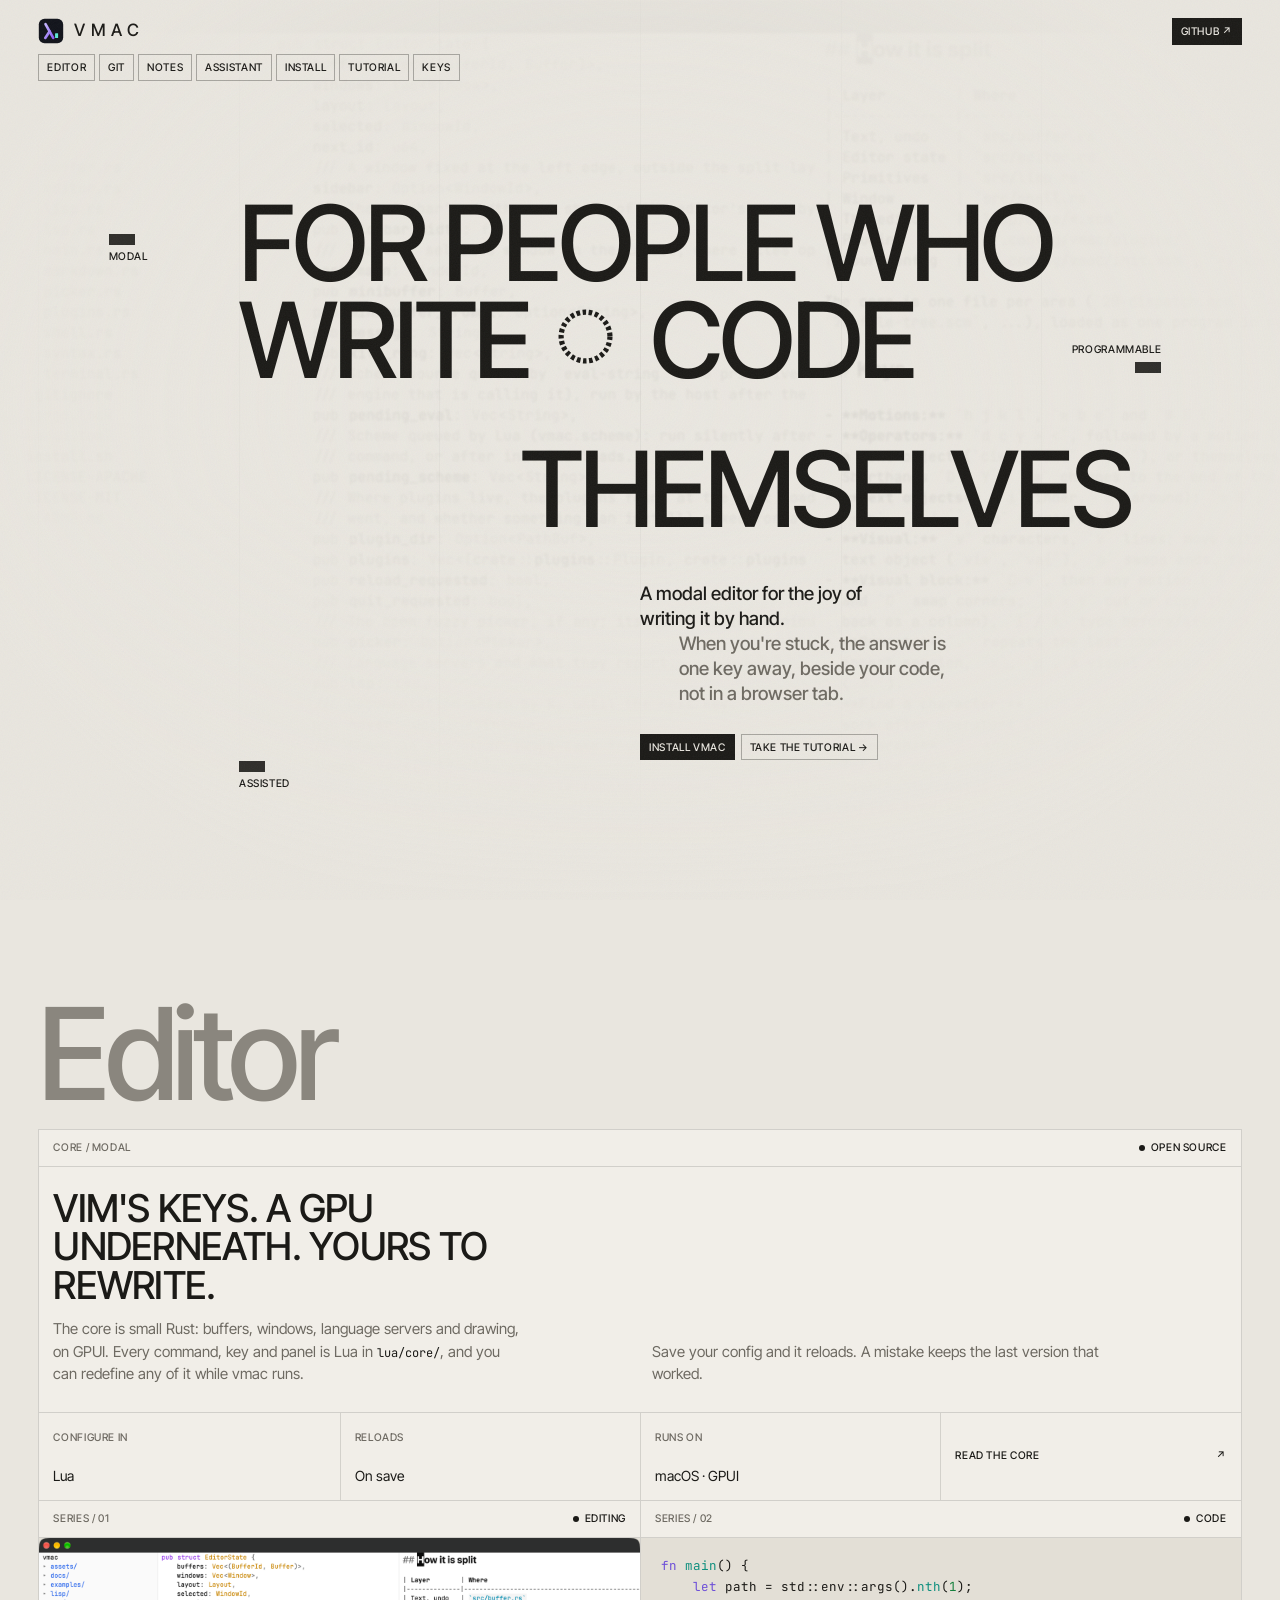
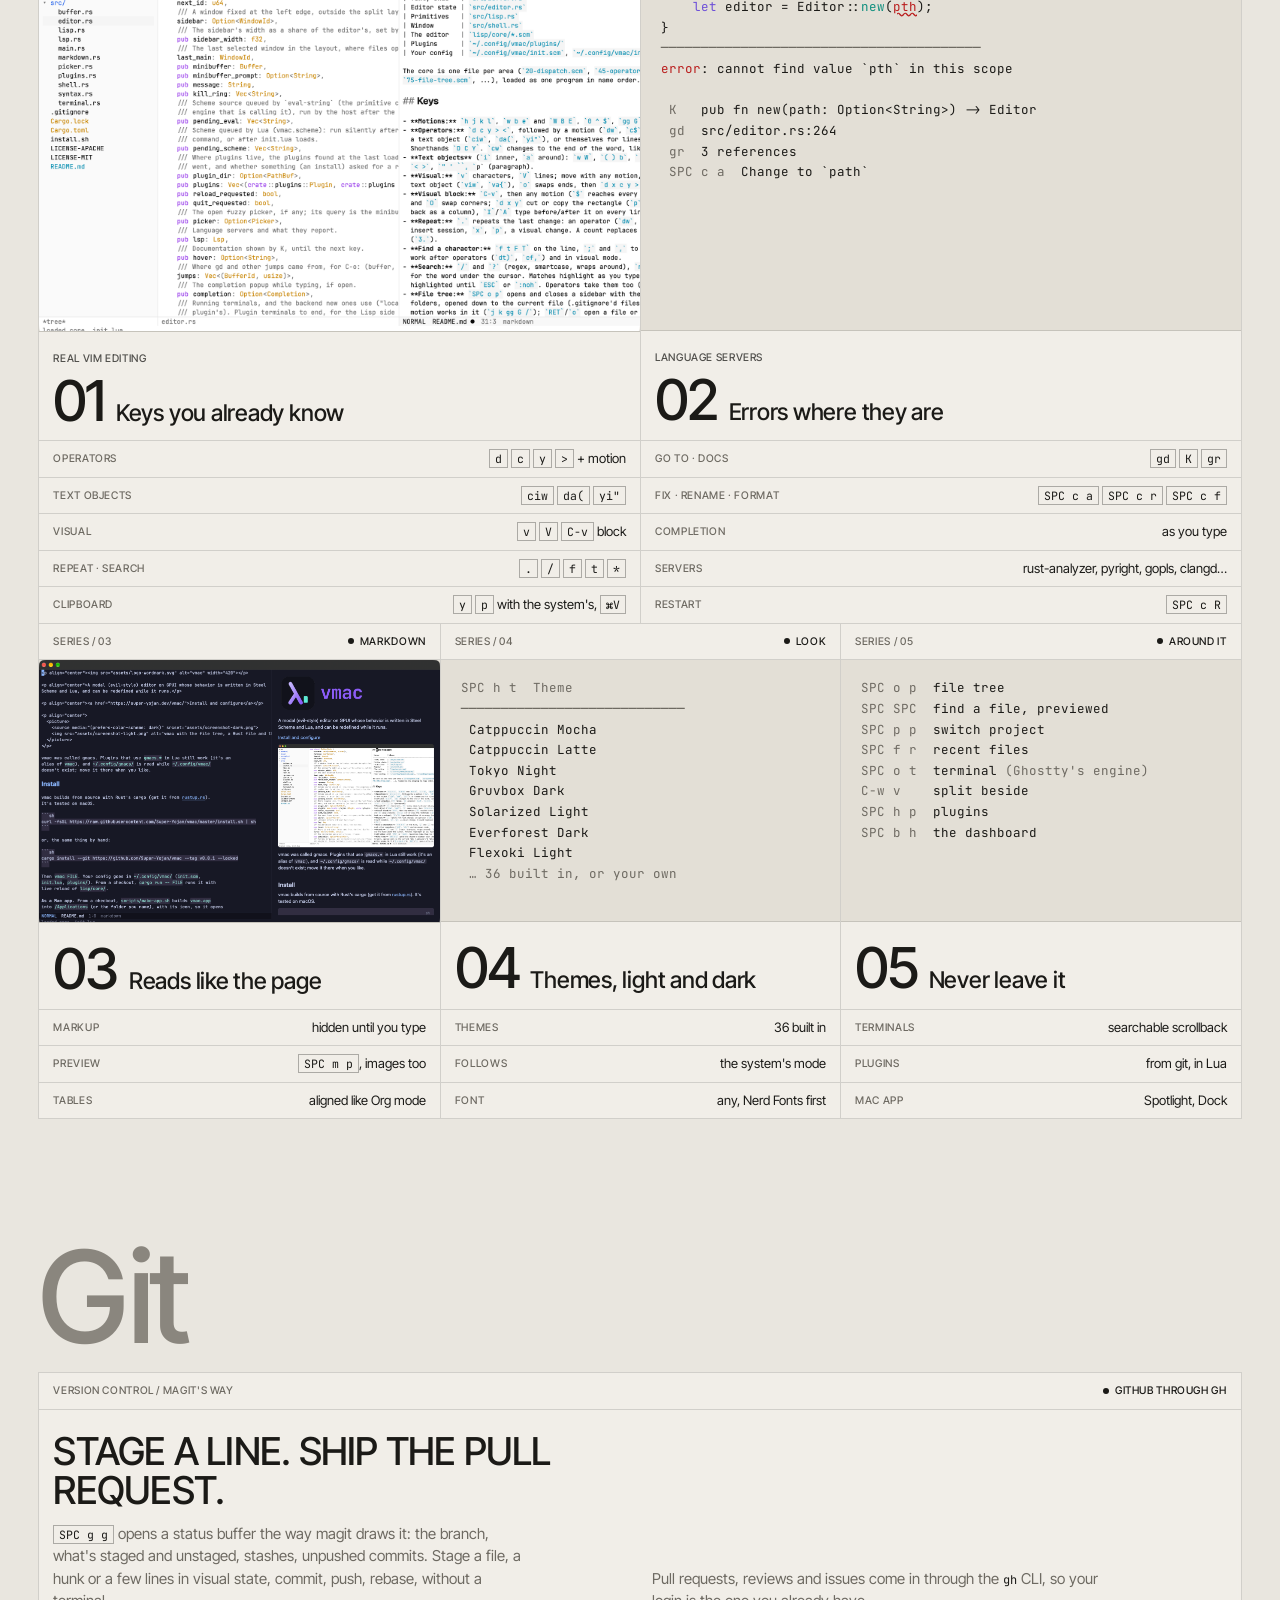
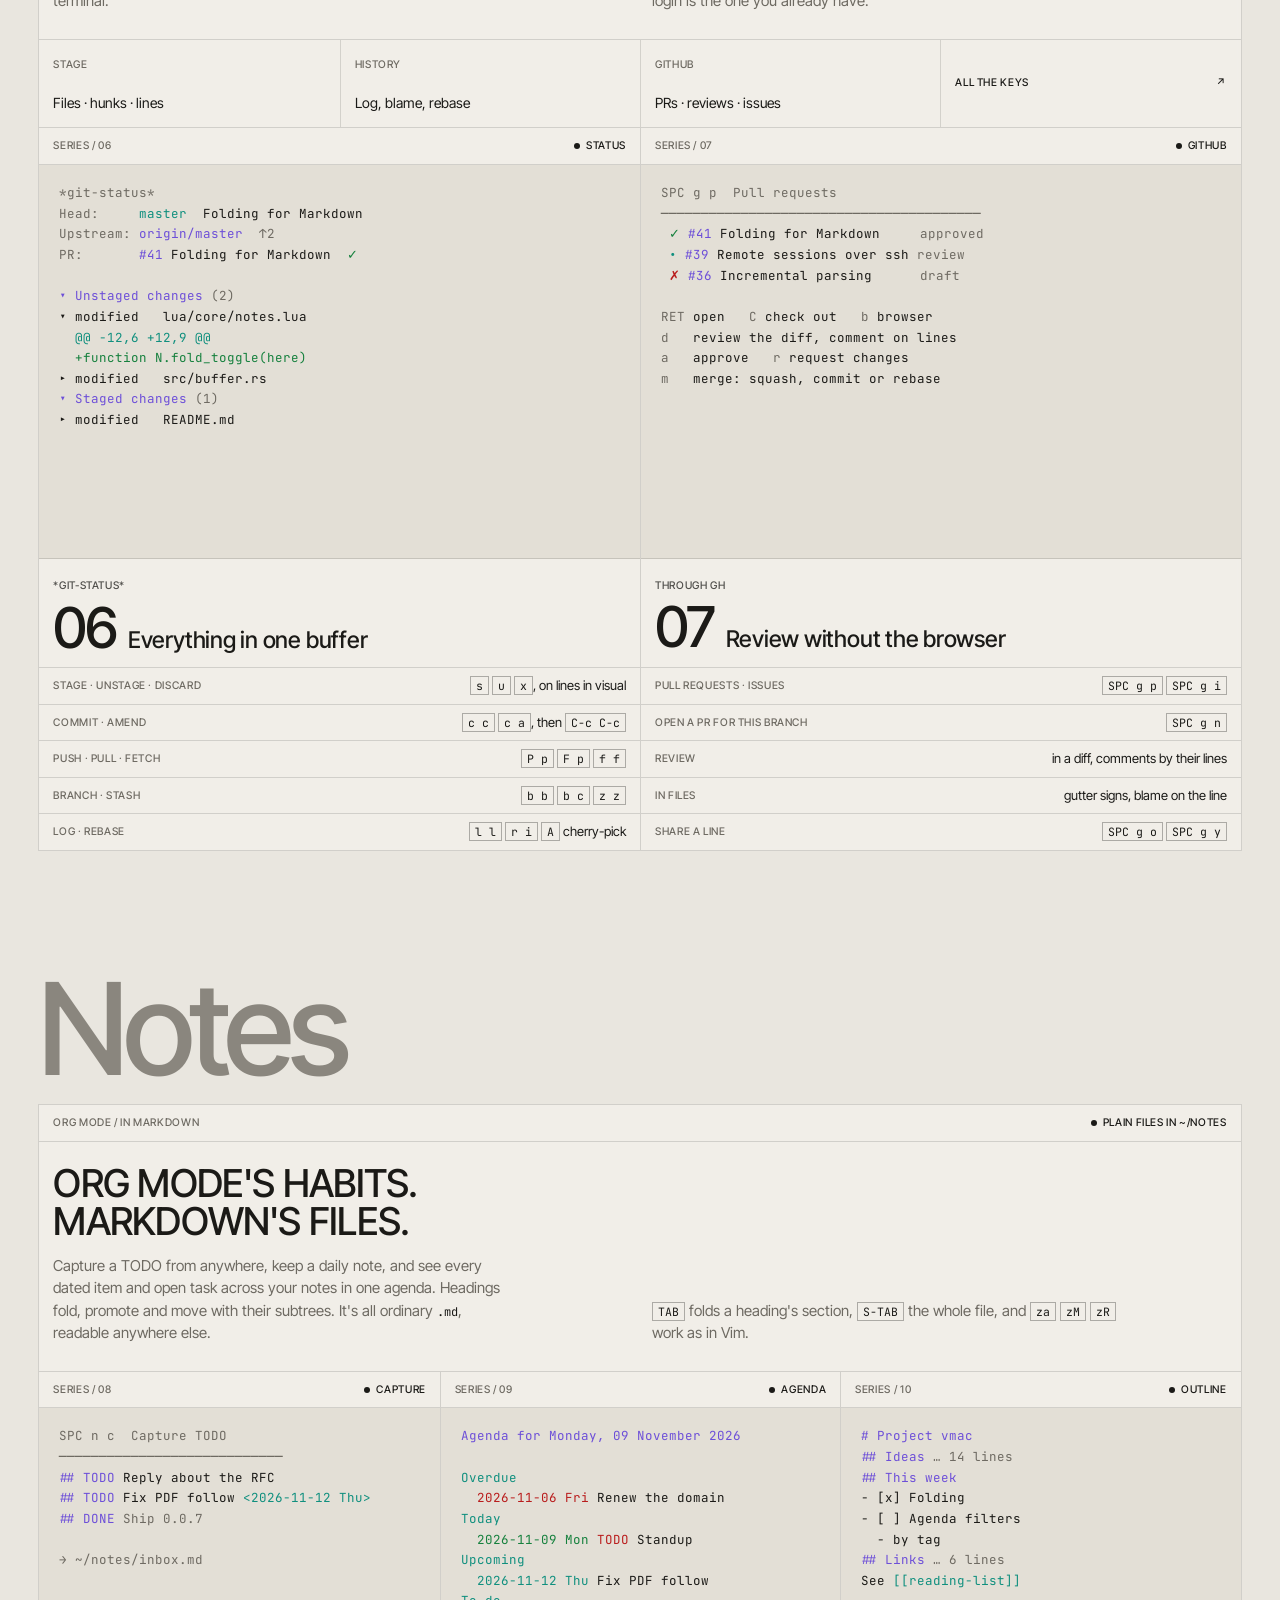
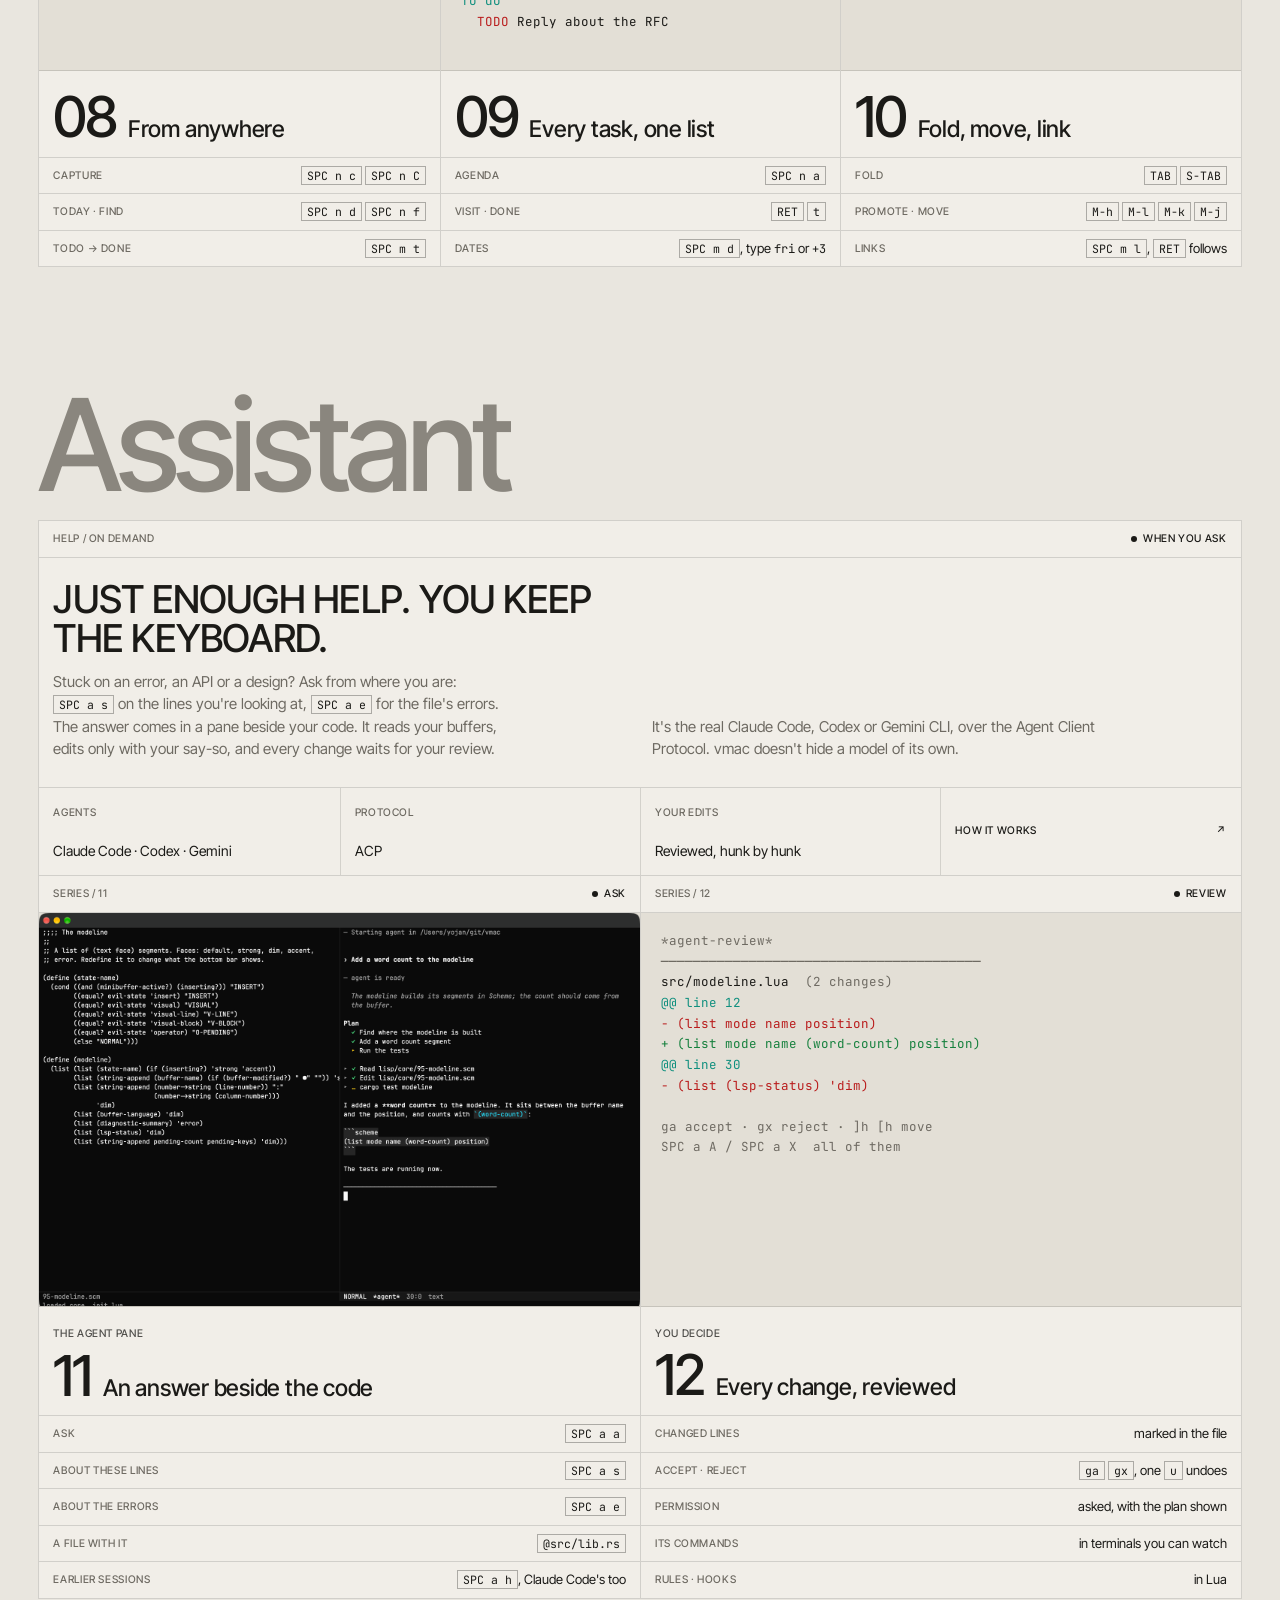
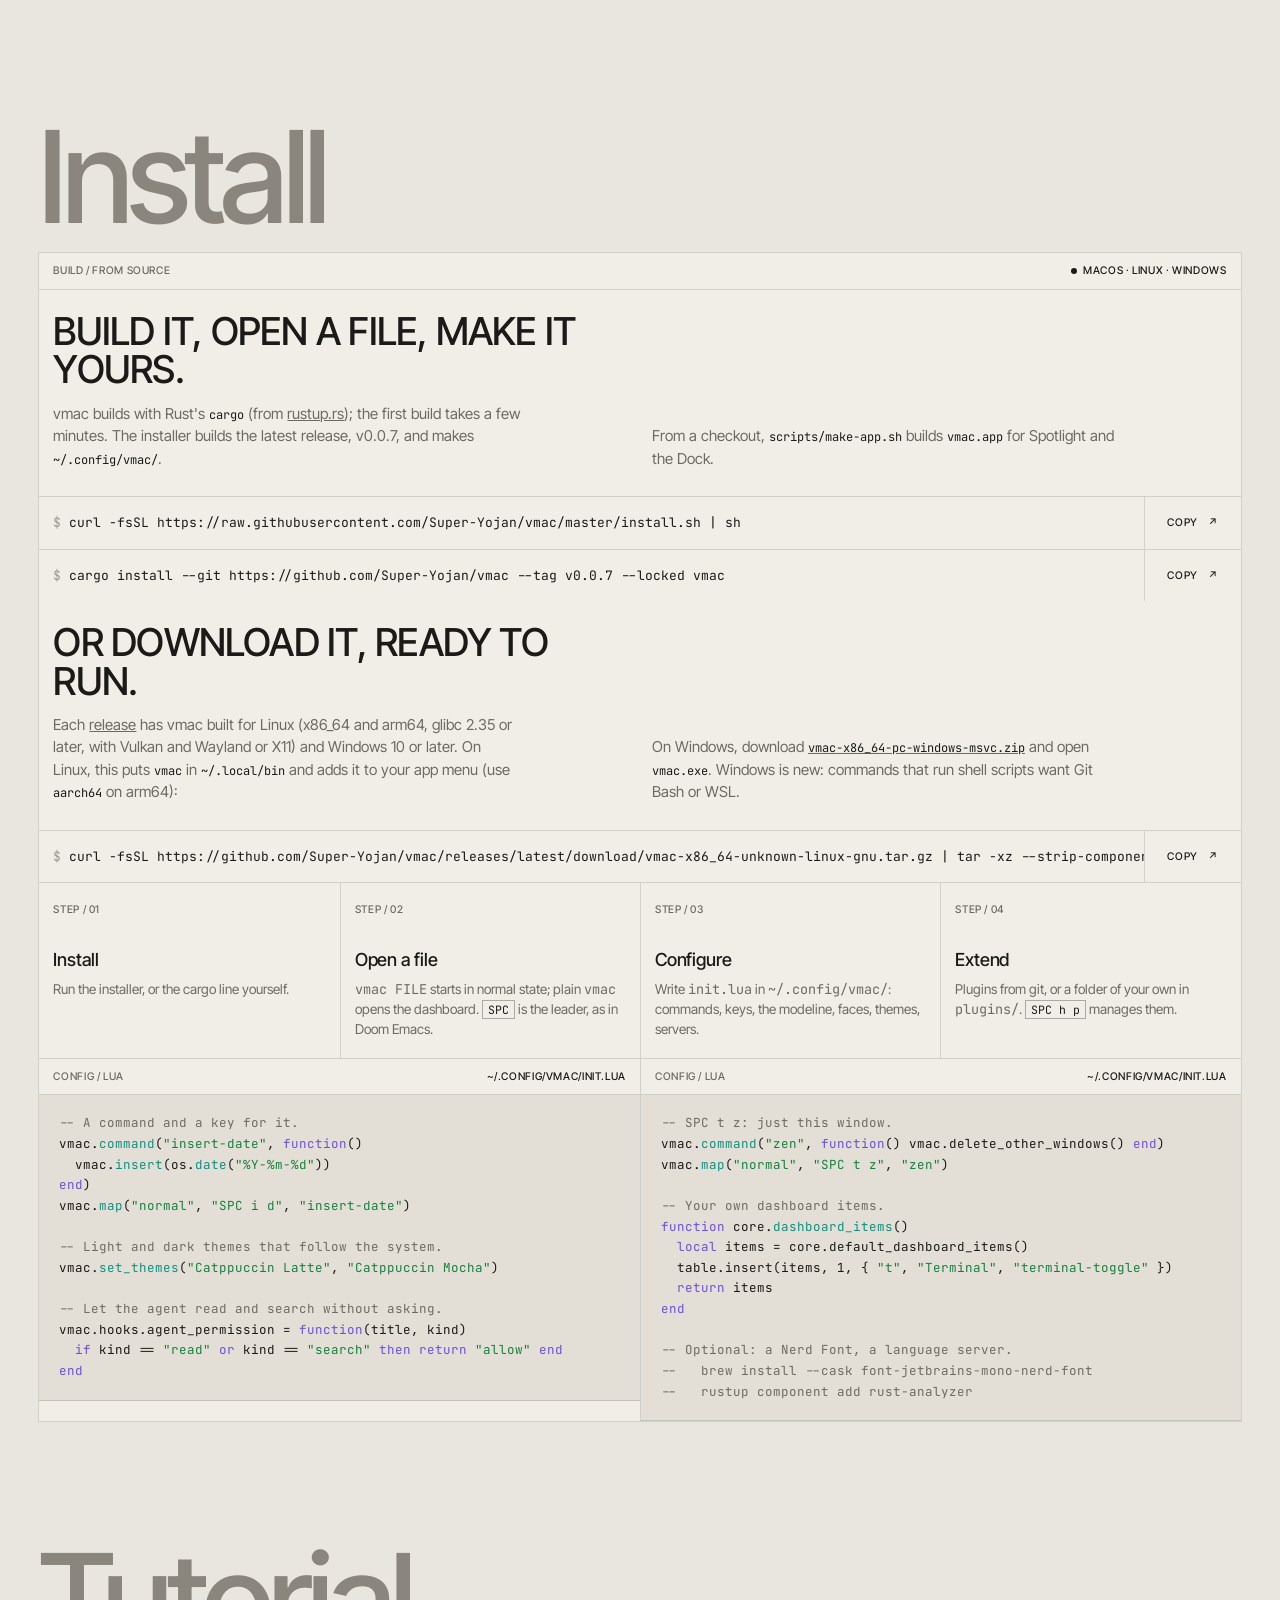
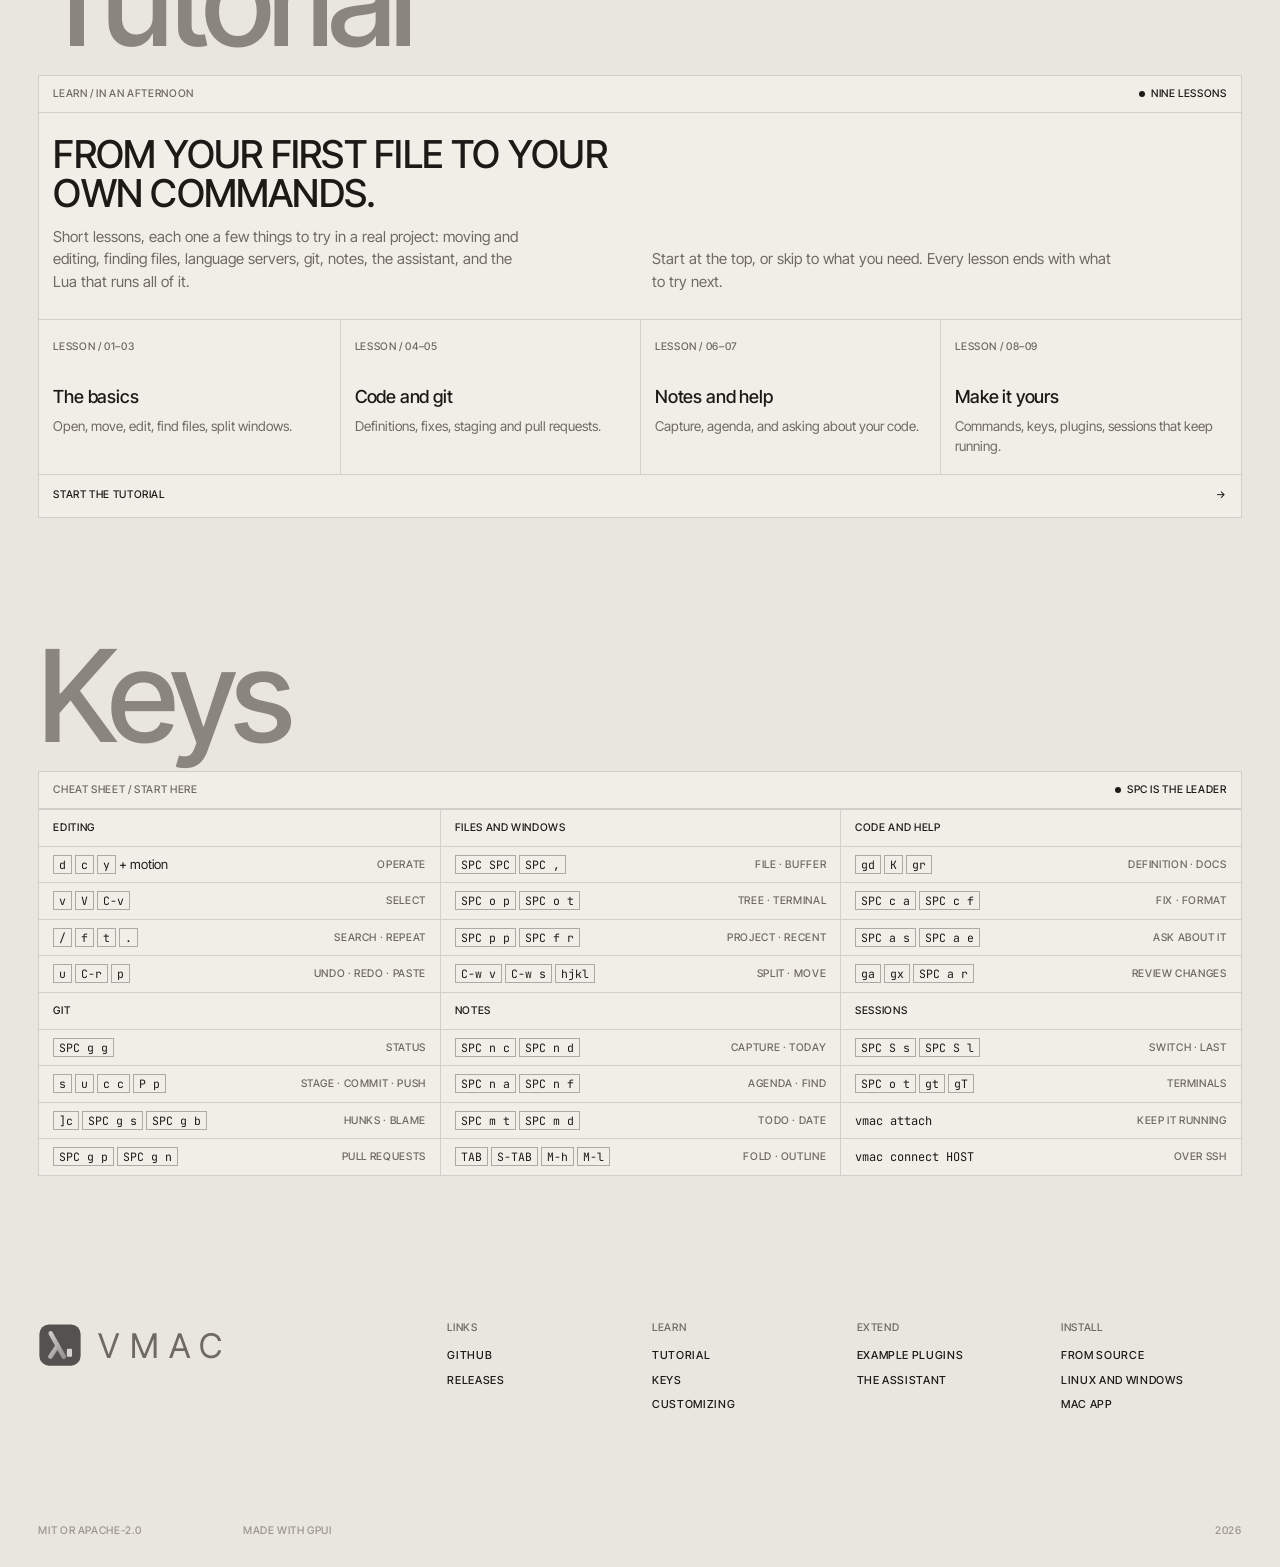
==== commit 295c428f: "Site: install vmac on Linux and Windows from the release Co-Authored-By: Claude Opus 5.5 <noreply@an" ====
--- a/docs/index.html
+++ b/docs/index.html
@@ -380,7 +380,7 @@
   <section id="install">
     <h2 class="big">Install</h2>
     <div class="panel">
-      <div class="bar"><span class="label">Build / From source</span><span class="label"><i class="dot"></i> macOS</span></div>
+      <div class="bar"><span class="label">Build / From source</span><span class="label"><i class="dot"></i> macOS · Linux · Windows</span></div>
       <div class="intro">
         <h2>Build it, open a file, make it yours.</h2>
         <p>vmac builds with Rust's <code>cargo</code> (from <a href="https://rustup.rs">rustup.rs</a>); the first build takes a few minutes. The installer builds the latest release, v0.0.7, and makes <code>~/.config/vmac/</code>.</p>
@@ -393,6 +393,15 @@
       <div class="cmd">
         <code id="cargo-cmd">cargo install --git https://github.com/Super-Yojan/vmac --tag v0.0.7 --locked vmac</code>
         <button type="button" data-copy="cargo-cmd">Copy <span>↗</span></button>
+      </div>
+      <div class="intro">
+        <h2>Or download it, ready to run.</h2>
+        <p>Each <a href="https://github.com/Super-Yojan/vmac/releases">release</a> has vmac built for Linux (x86_64 and arm64, glibc 2.35 or later, with Vulkan and Wayland or X11) and Windows 10 or later. On Linux, this puts <code>vmac</code> in <code>~/.local/bin</code> and adds it to your app menu (use <code>aarch64</code> on arm64):</p>
+        <p class="side">On Windows, download <a href="https://github.com/Super-Yojan/vmac/releases/latest/download/vmac-x86_64-pc-windows-msvc.zip"><code>vmac-x86_64-pc-windows-msvc.zip</code></a> and open <code>vmac.exe</code>. Windows is new: commands that run shell scripts want Git Bash or WSL.</p>
+      </div>
+      <div class="cmd">
+        <code id="linux-cmd">curl -fsSL https://github.com/Super-Yojan/vmac/releases/latest/download/vmac-x86_64-unknown-linux-gnu.tar.gz | tar -xz --strip-components=1 -C ~/.local</code>
+        <button type="button" data-copy="linux-cmd">Copy <span>↗</span></button>
       </div>
       <div class="steps">
         <div class="step"><span class="label">Step / 01</span><h3>Install</h3><p>Run the installer, or the cargo line yourself.</p></div>
@@ -531,7 +540,7 @@
     <div><span class="label">Links</span><ul><li><a href="https://github.com/Super-Yojan/vmac">GitHub</a></li><li><a href="https://github.com/Super-Yojan/vmac/releases">Releases</a></li></ul></div>
     <div><span class="label">Learn</span><ul><li><a href="tutorial.html">Tutorial</a></li><li><a href="https://github.com/Super-Yojan/vmac#keys">Keys</a></li><li><a href="https://github.com/Super-Yojan/vmac#customizing">Customizing</a></li></ul></div>
     <div><span class="label">Extend</span><ul><li><a href="https://github.com/Super-Yojan/vmac/tree/master/examples/plugins">Example plugins</a></li><li><a href="https://github.com/Super-Yojan/vmac#coding-agent">The assistant</a></li></ul></div>
-    <div><span class="label">Install</span><ul><li><a href="#install">From source</a></li><li><a href="https://github.com/Super-Yojan/vmac#install">Mac app</a></li></ul></div>
+    <div><span class="label">Install</span><ul><li><a href="#install">From source</a></li><li><a href="#install">Linux and Windows</a></li><li><a href="https://github.com/Super-Yojan/vmac#install">Mac app</a></li></ul></div>
   </div>
   <div class="legal">
     <span class="label">MIT or Apache-2.0</span>
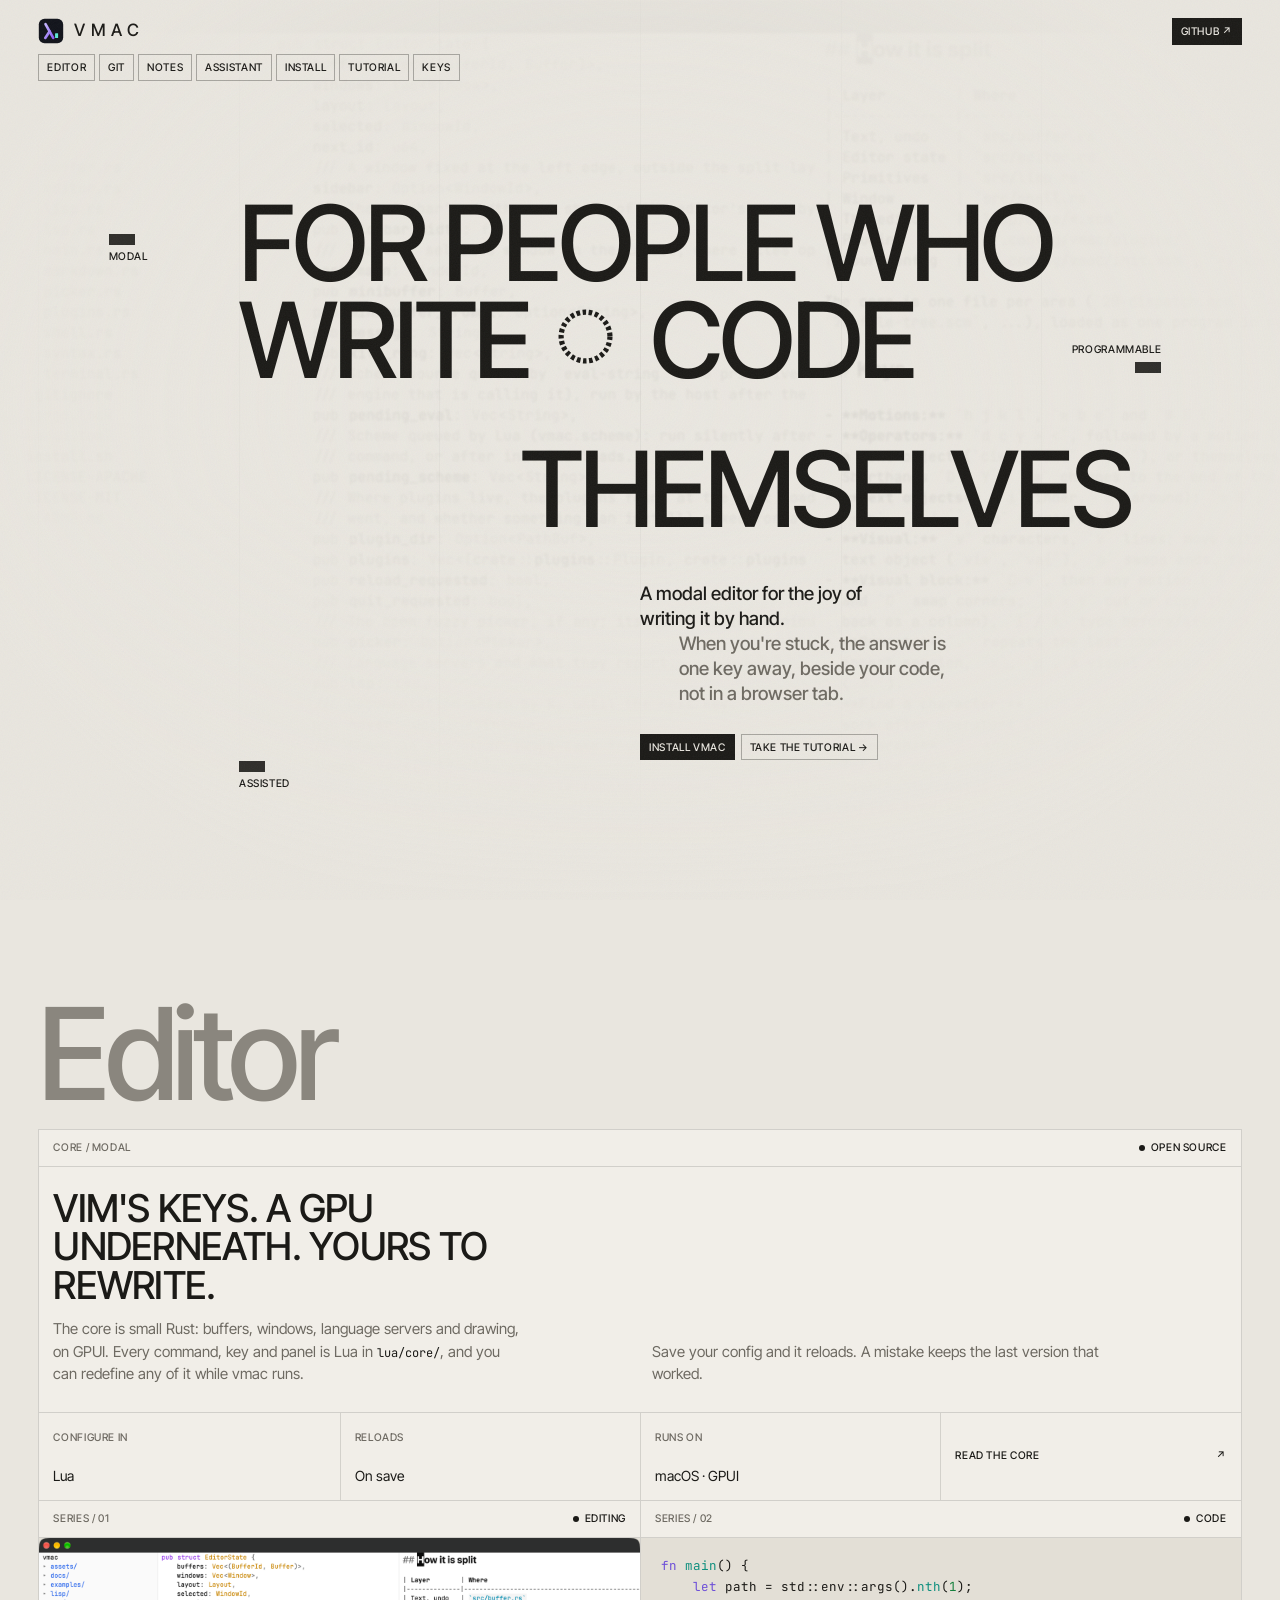
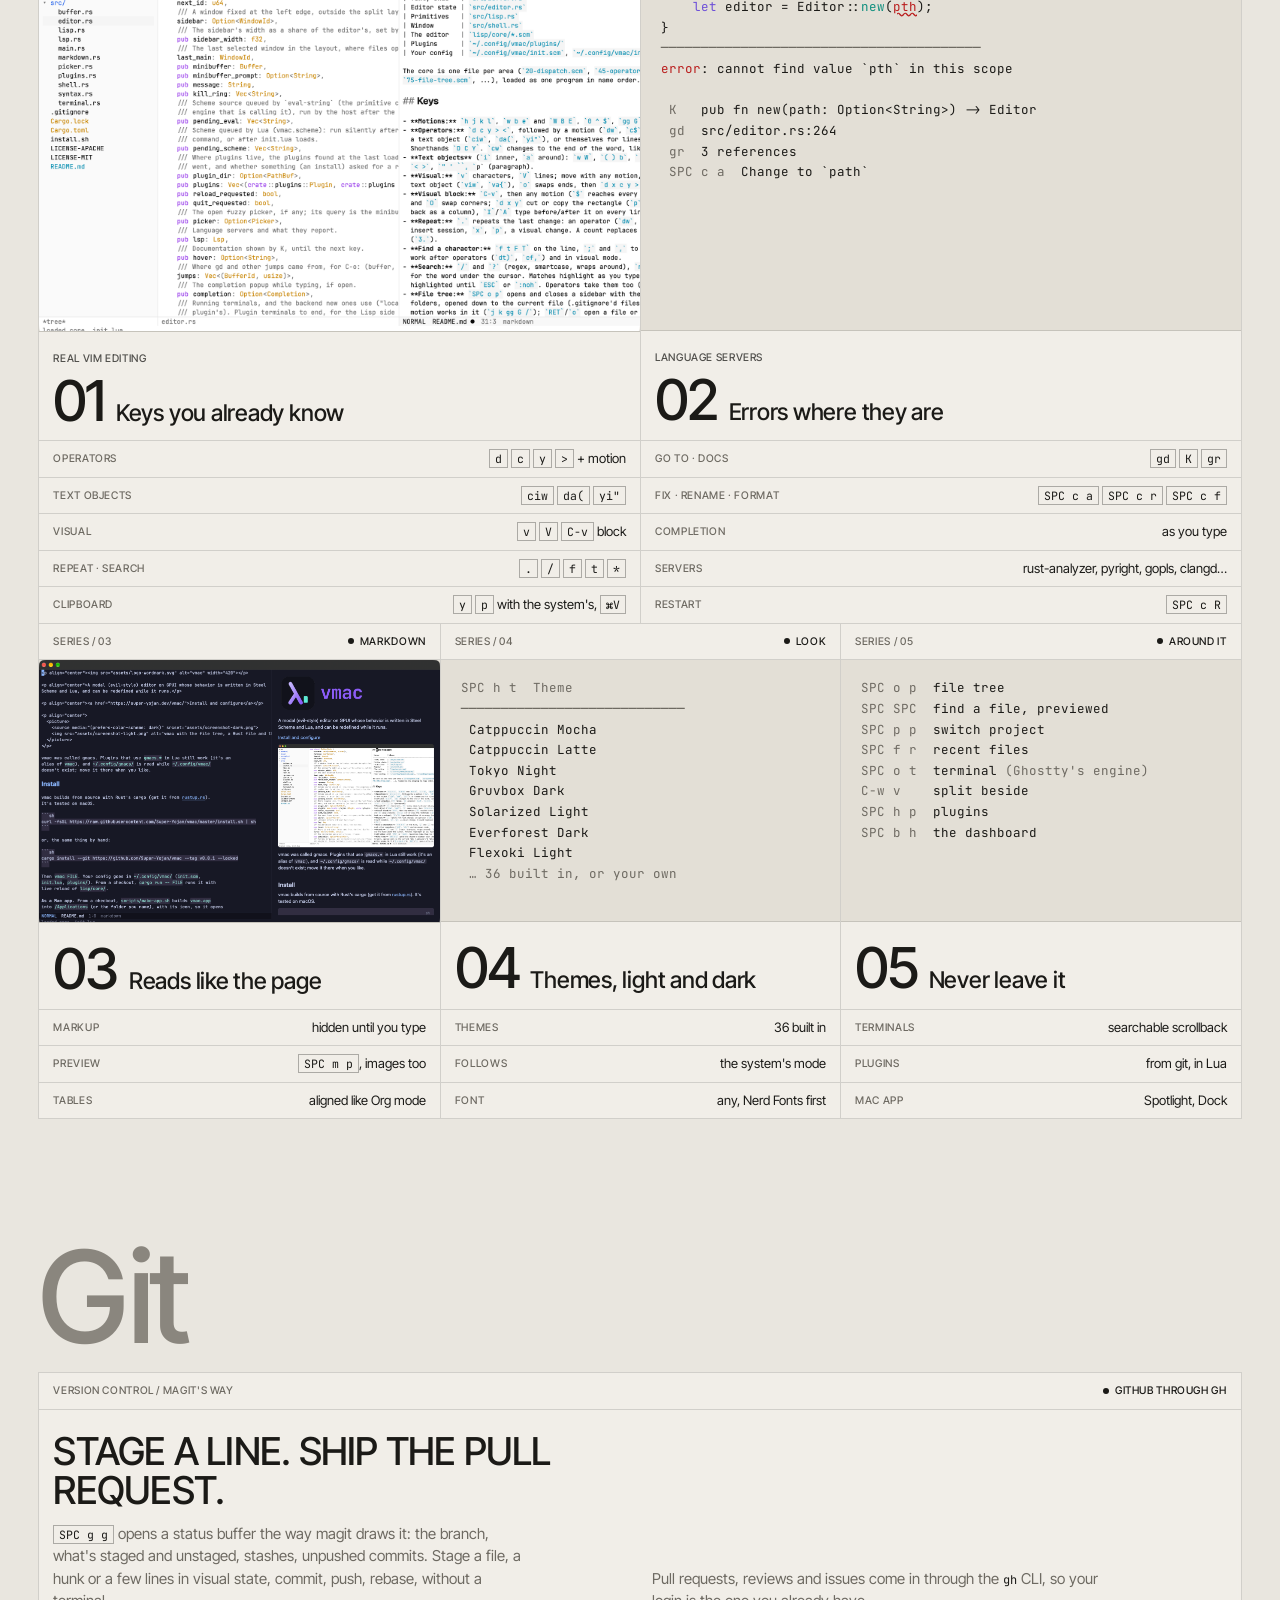
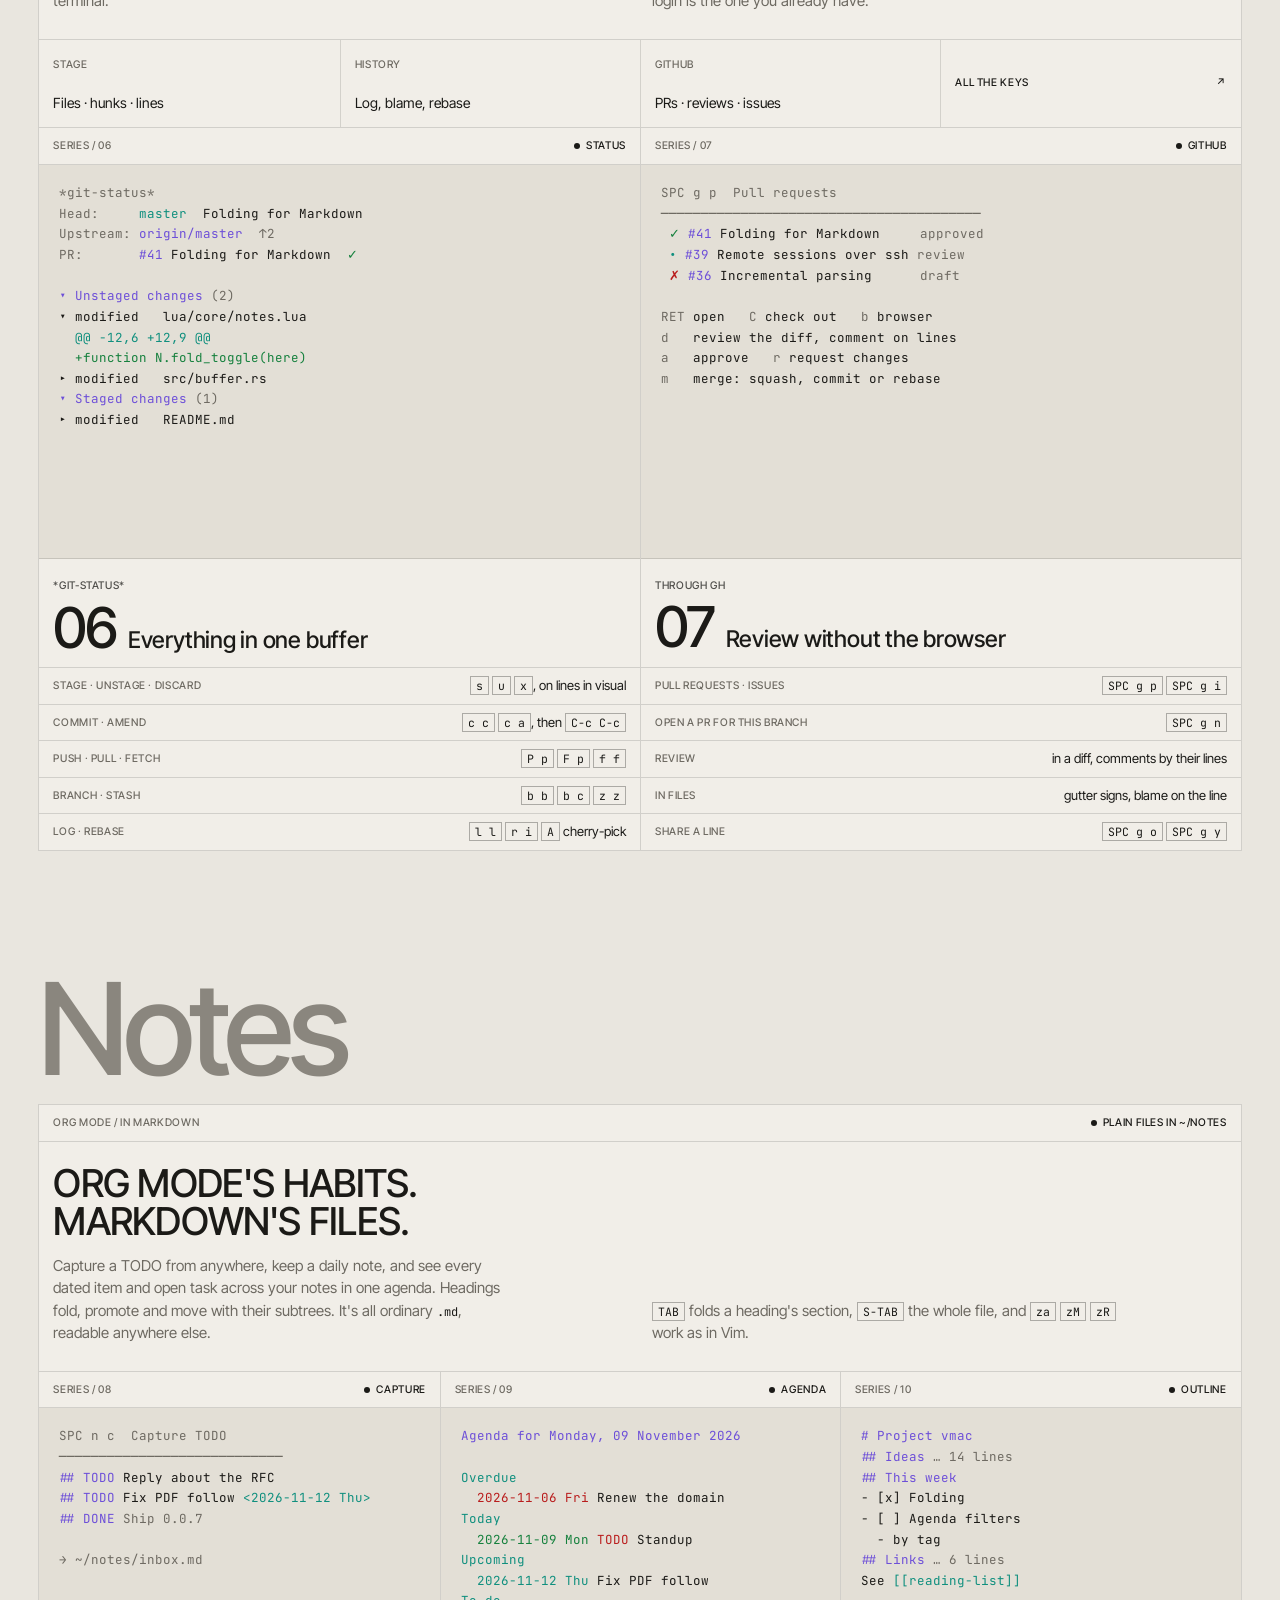
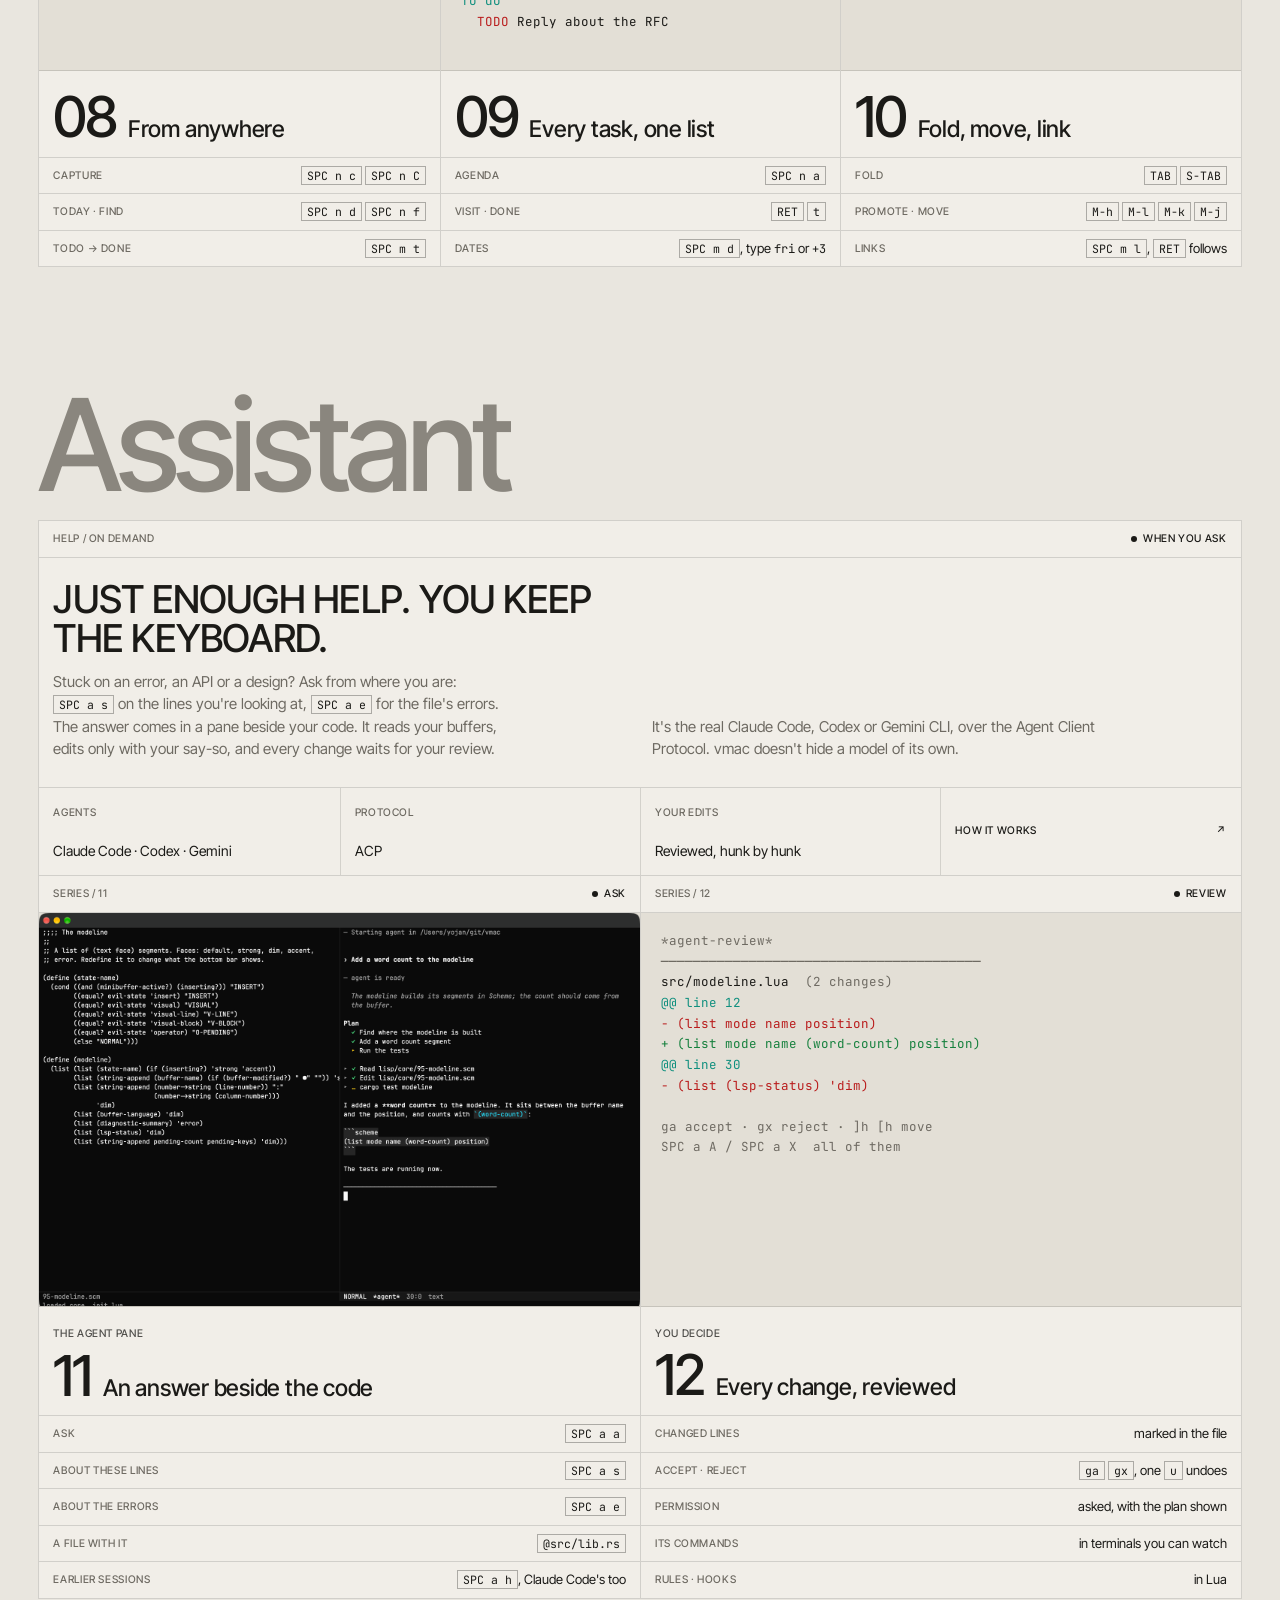
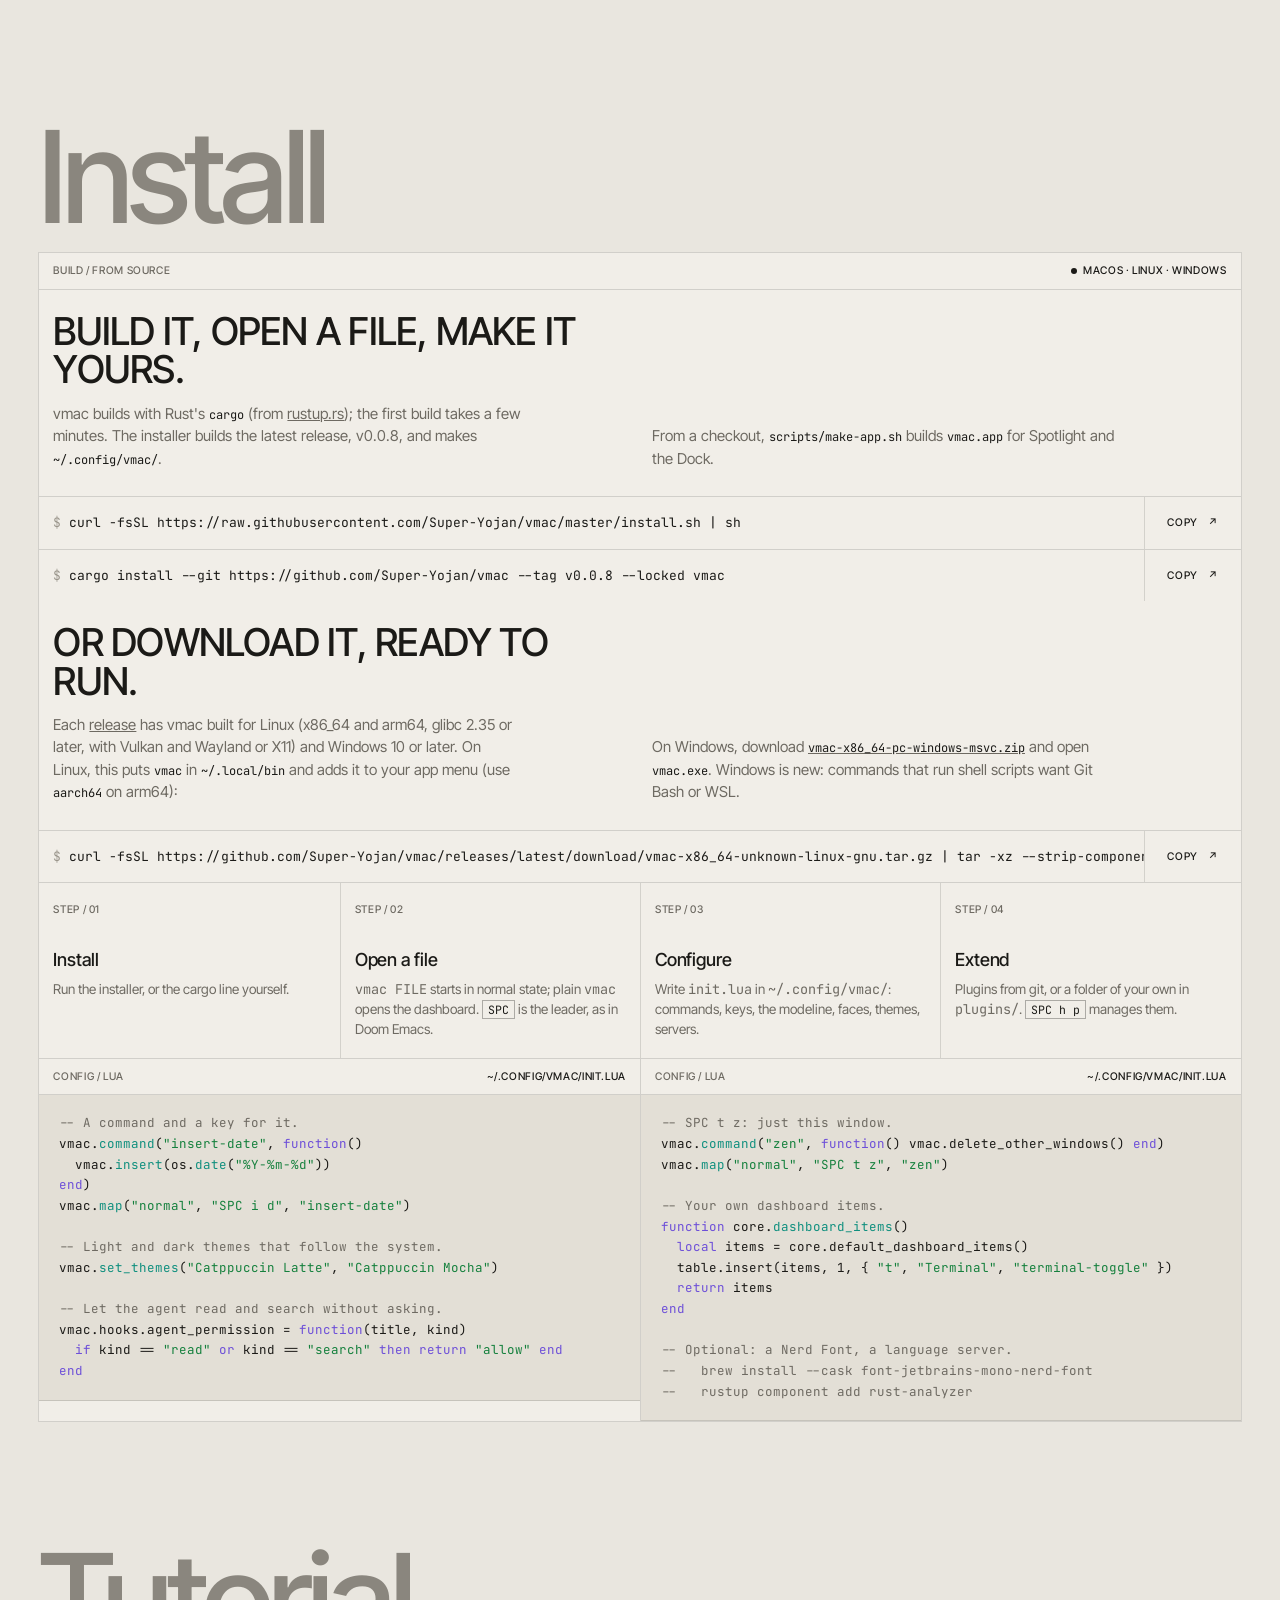
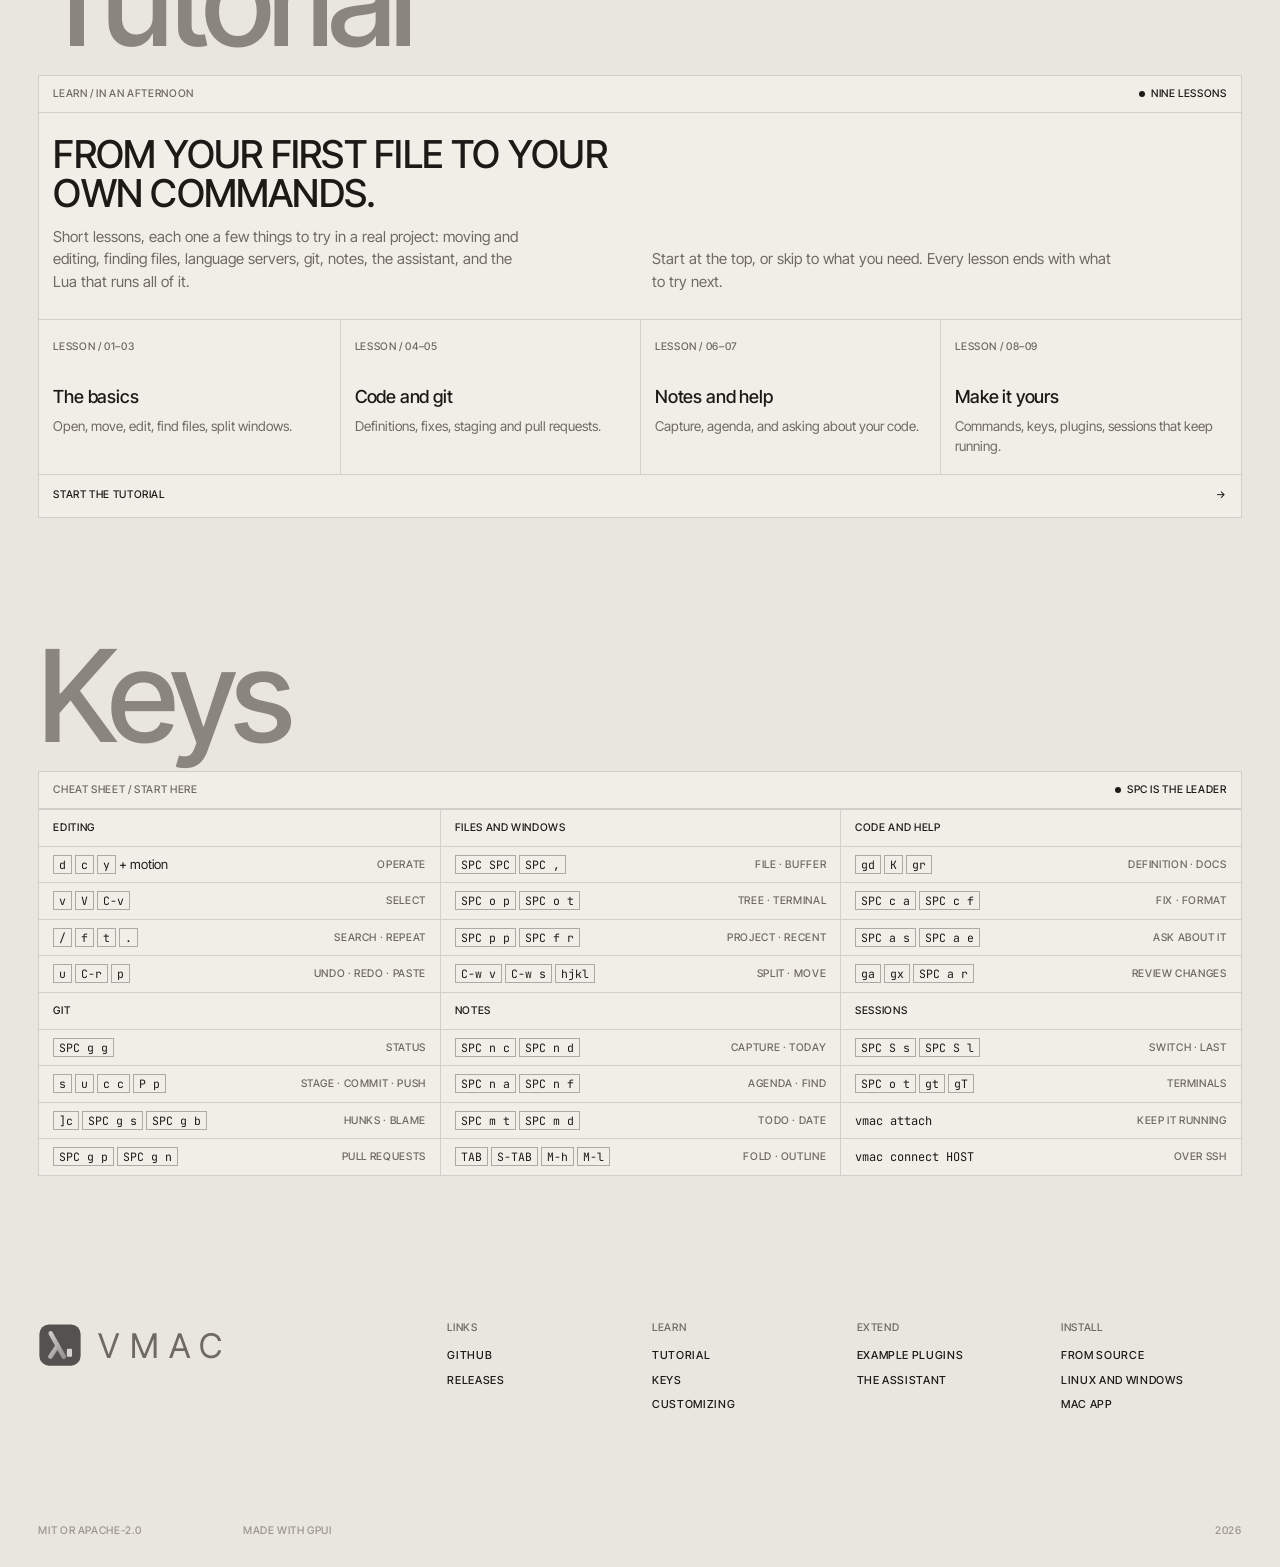
==== commit 70ae04f4: "vmac 0.0.8 Co-Authored-By: Claude Opus 5.5 <noreply@anthropic.com>" ====
--- a/docs/index.html
+++ b/docs/index.html
@@ -383,7 +383,7 @@
       <div class="bar"><span class="label">Build / From source</span><span class="label"><i class="dot"></i> macOS · Linux · Windows</span></div>
       <div class="intro">
         <h2>Build it, open a file, make it yours.</h2>
-        <p>vmac builds with Rust's <code>cargo</code> (from <a href="https://rustup.rs">rustup.rs</a>); the first build takes a few minutes. The installer builds the latest release, v0.0.7, and makes <code>~/.config/vmac/</code>.</p>
+        <p>vmac builds with Rust's <code>cargo</code> (from <a href="https://rustup.rs">rustup.rs</a>); the first build takes a few minutes. The installer builds the latest release, v0.0.8, and makes <code>~/.config/vmac/</code>.</p>
         <p class="side">From a checkout, <code>scripts/make-app.sh</code> builds <code>vmac.app</code> for Spotlight and the Dock.</p>
       </div>
       <div class="cmd">
@@ -391,7 +391,7 @@
         <button type="button" data-copy="install-cmd">Copy <span>↗</span></button>
       </div>
       <div class="cmd">
-        <code id="cargo-cmd">cargo install --git https://github.com/Super-Yojan/vmac --tag v0.0.7 --locked vmac</code>
+        <code id="cargo-cmd">cargo install --git https://github.com/Super-Yojan/vmac --tag v0.0.8 --locked vmac</code>
         <button type="button" data-copy="cargo-cmd">Copy <span>↗</span></button>
       </div>
       <div class="intro">
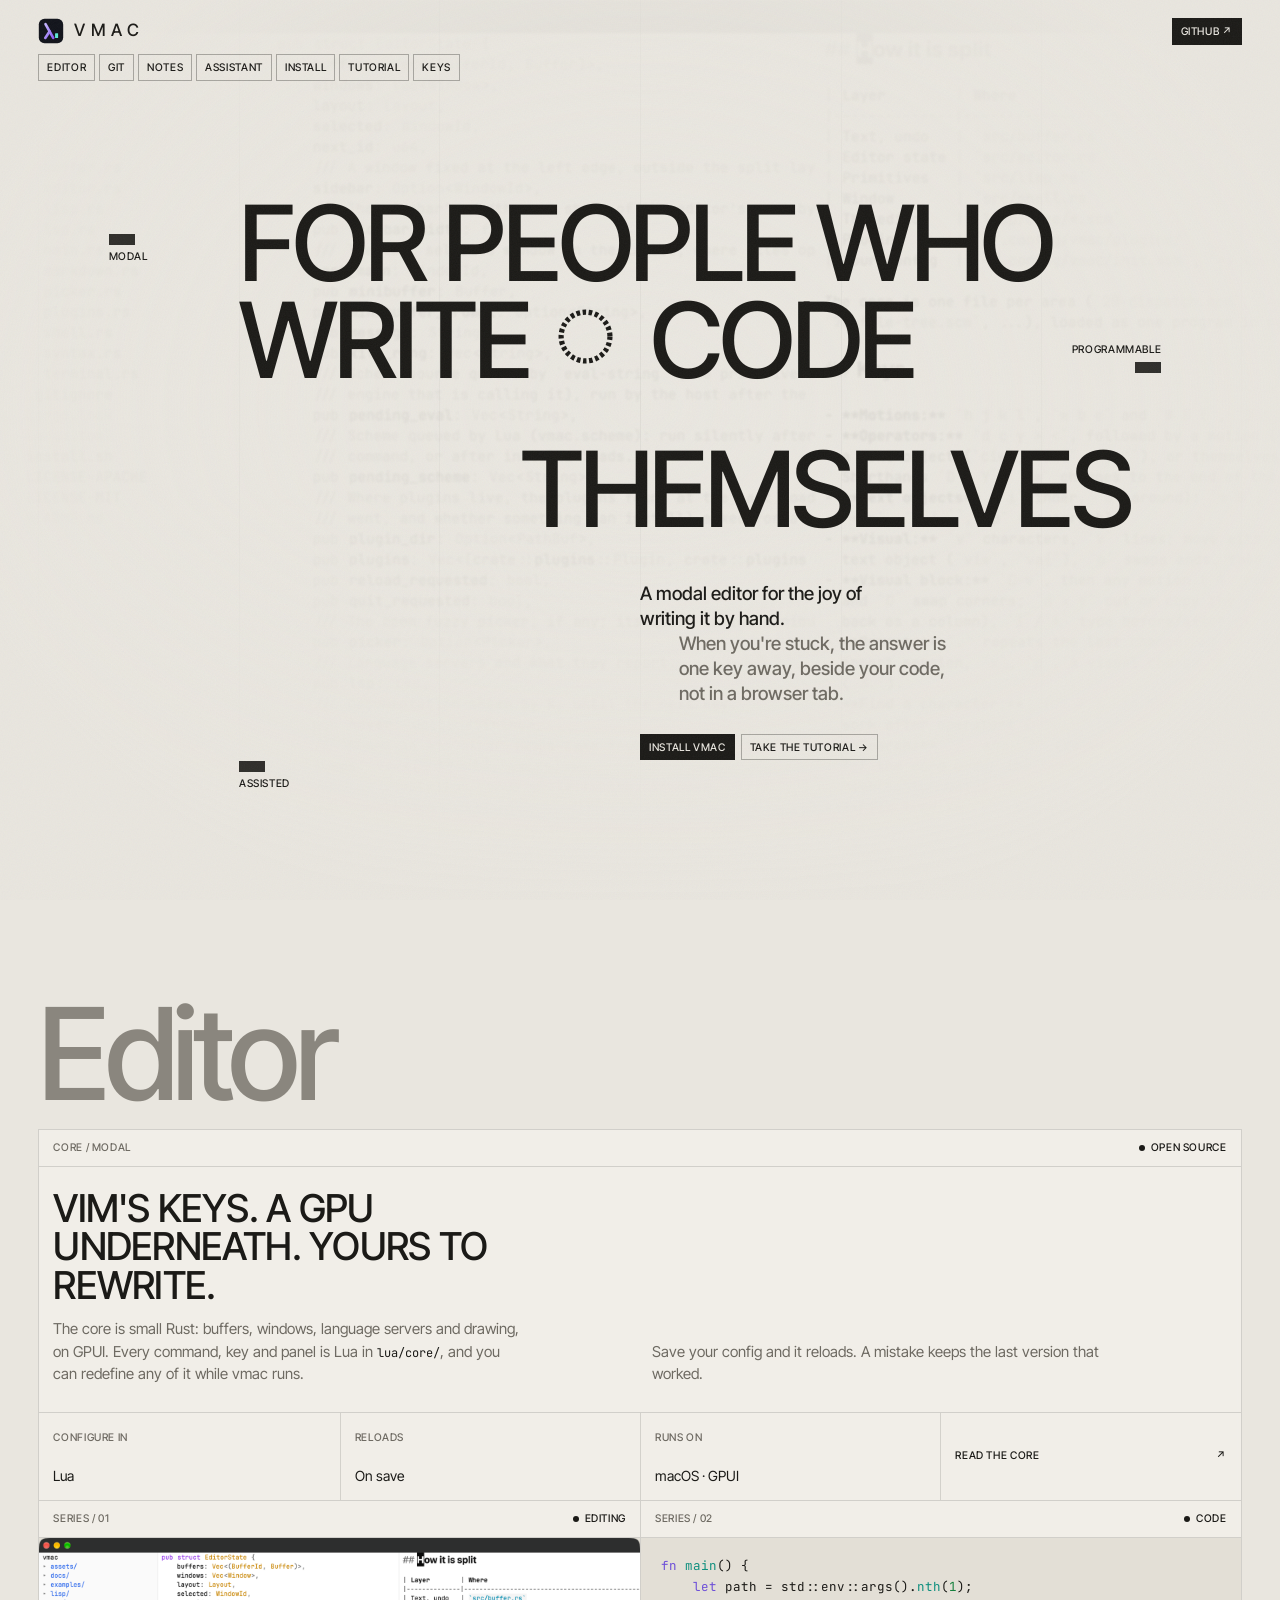
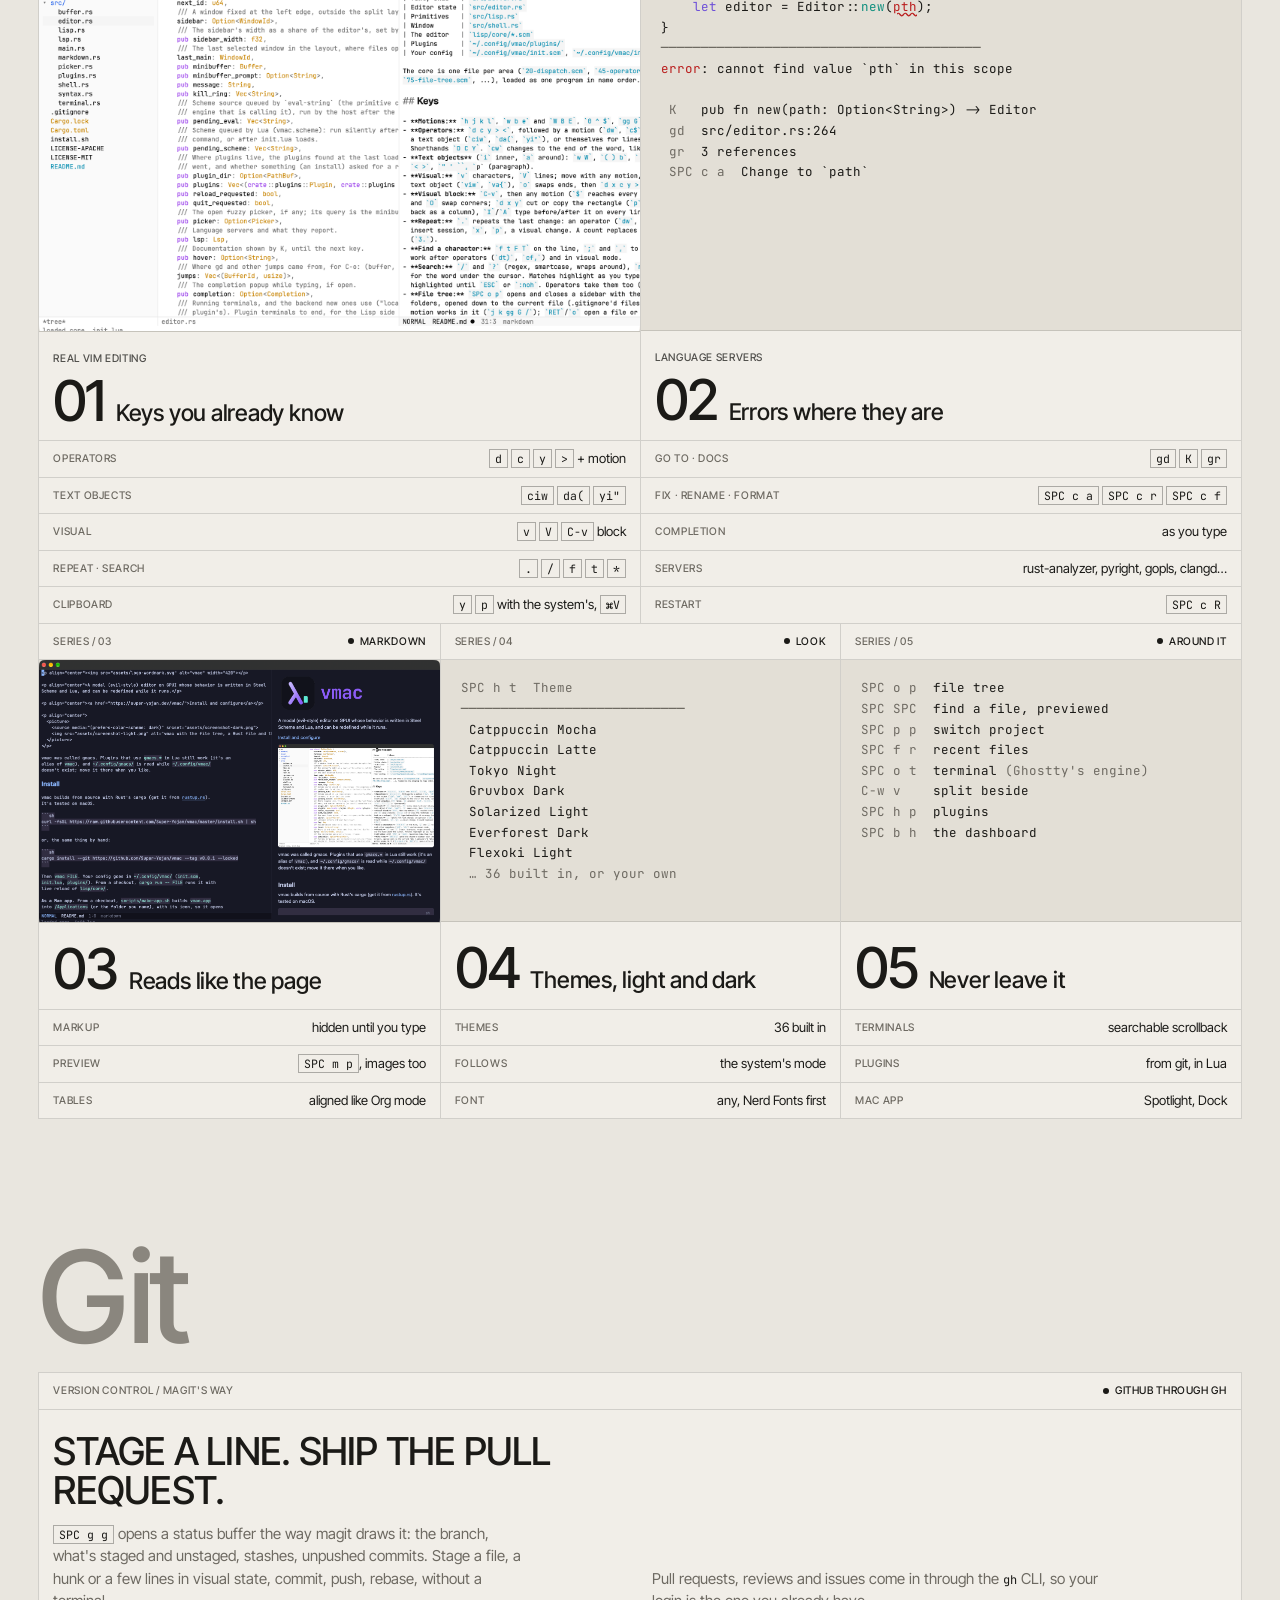
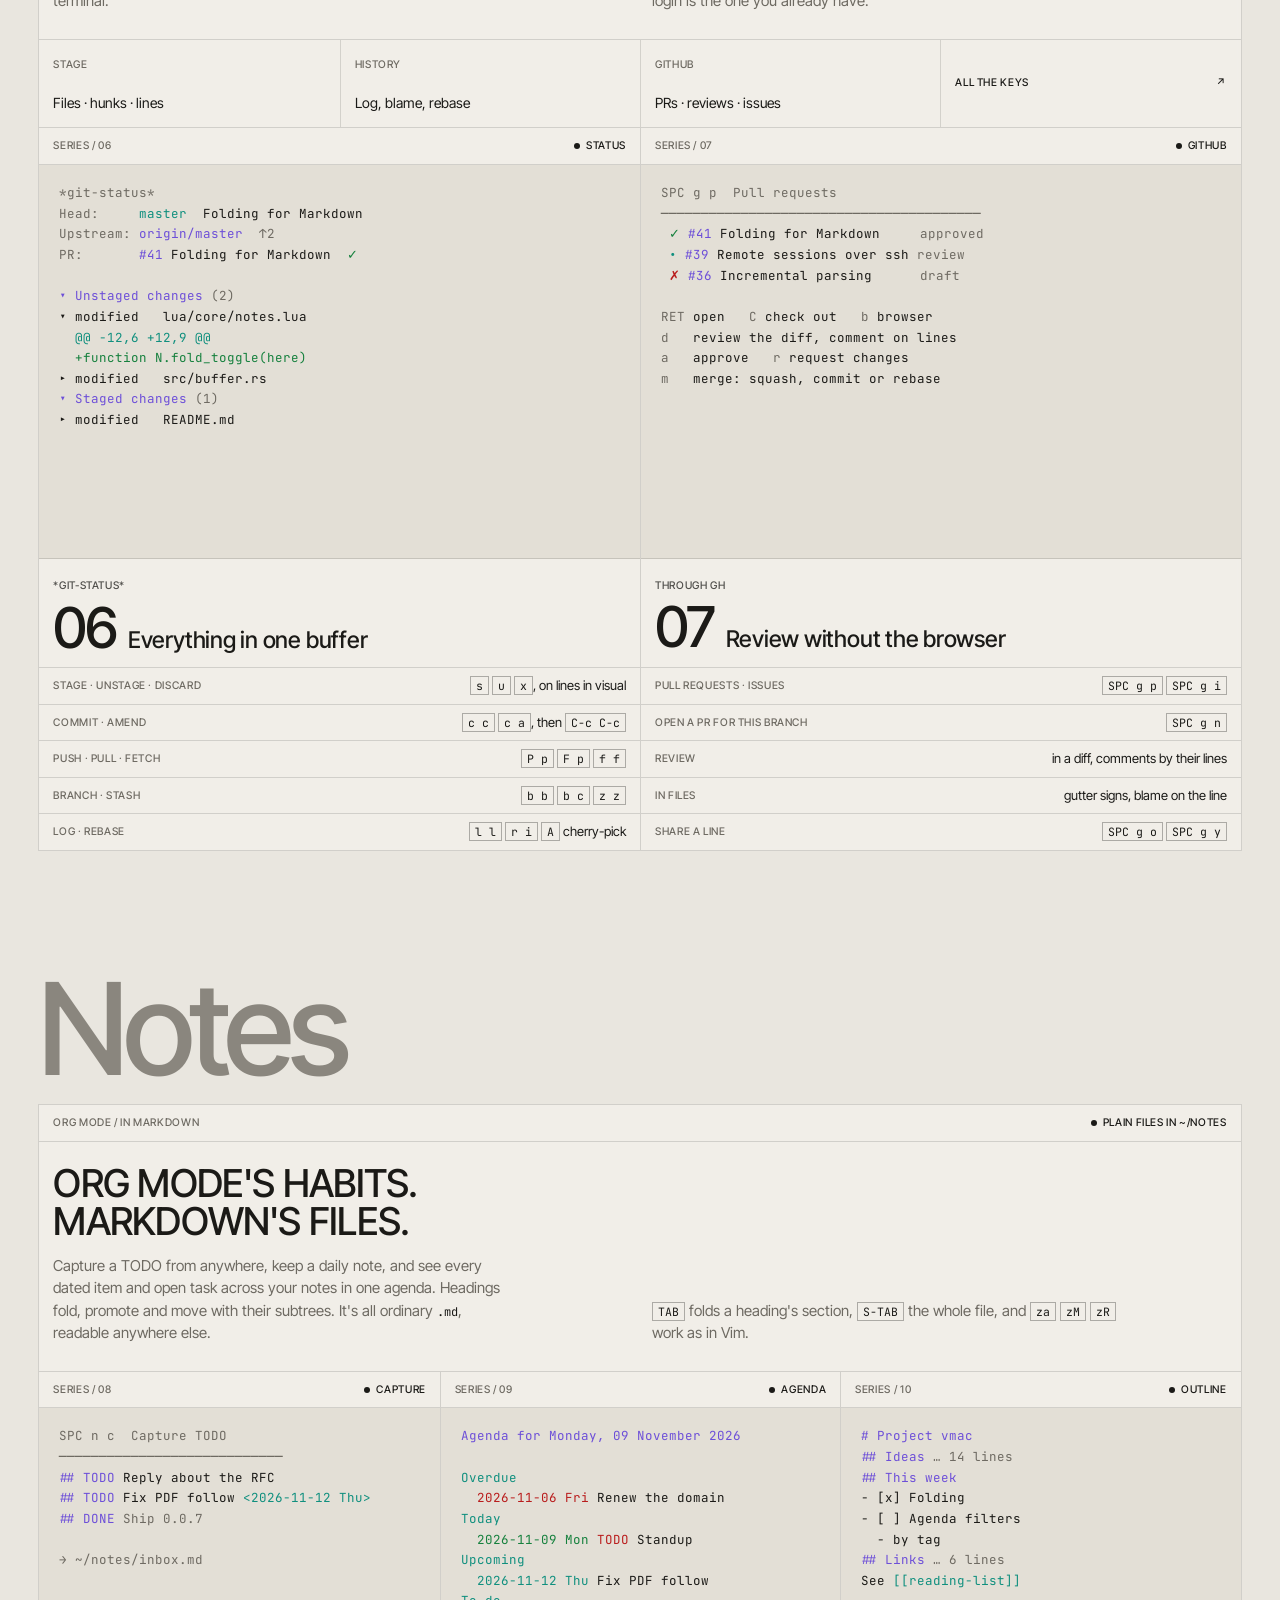
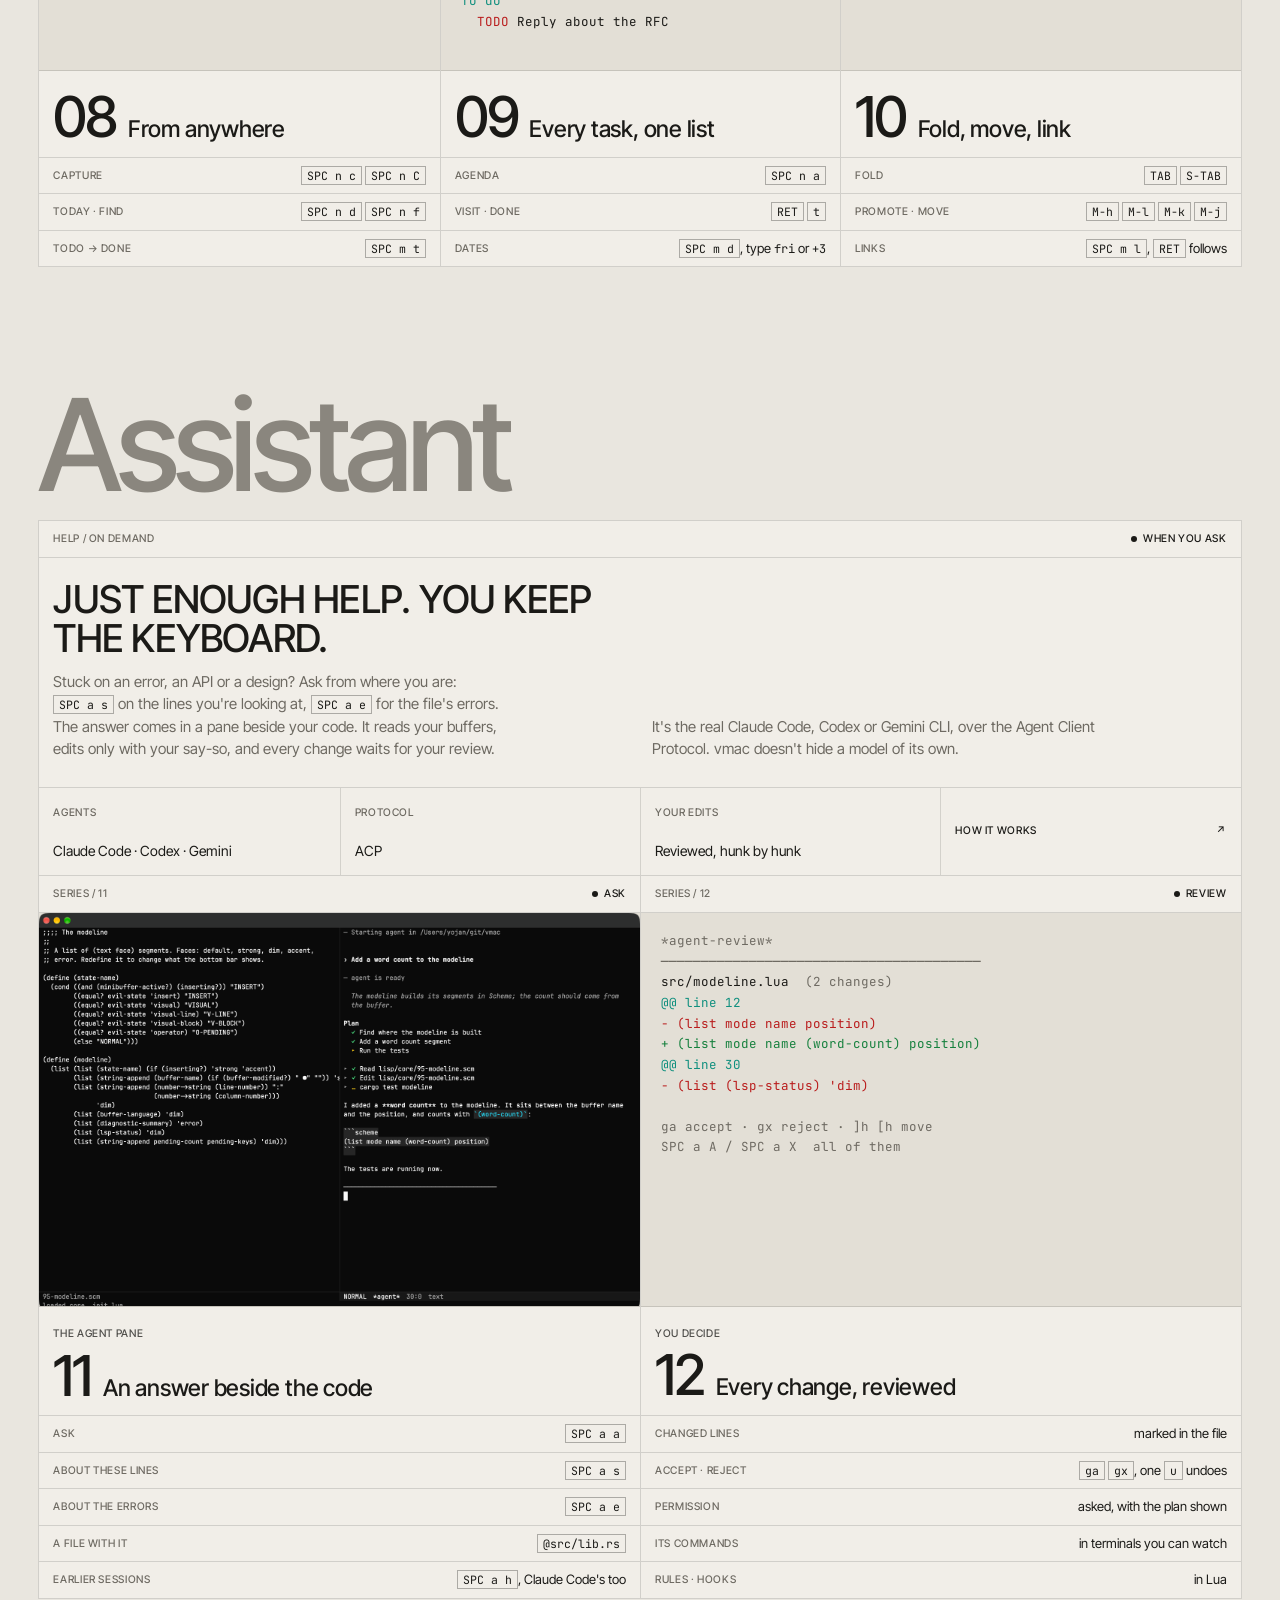
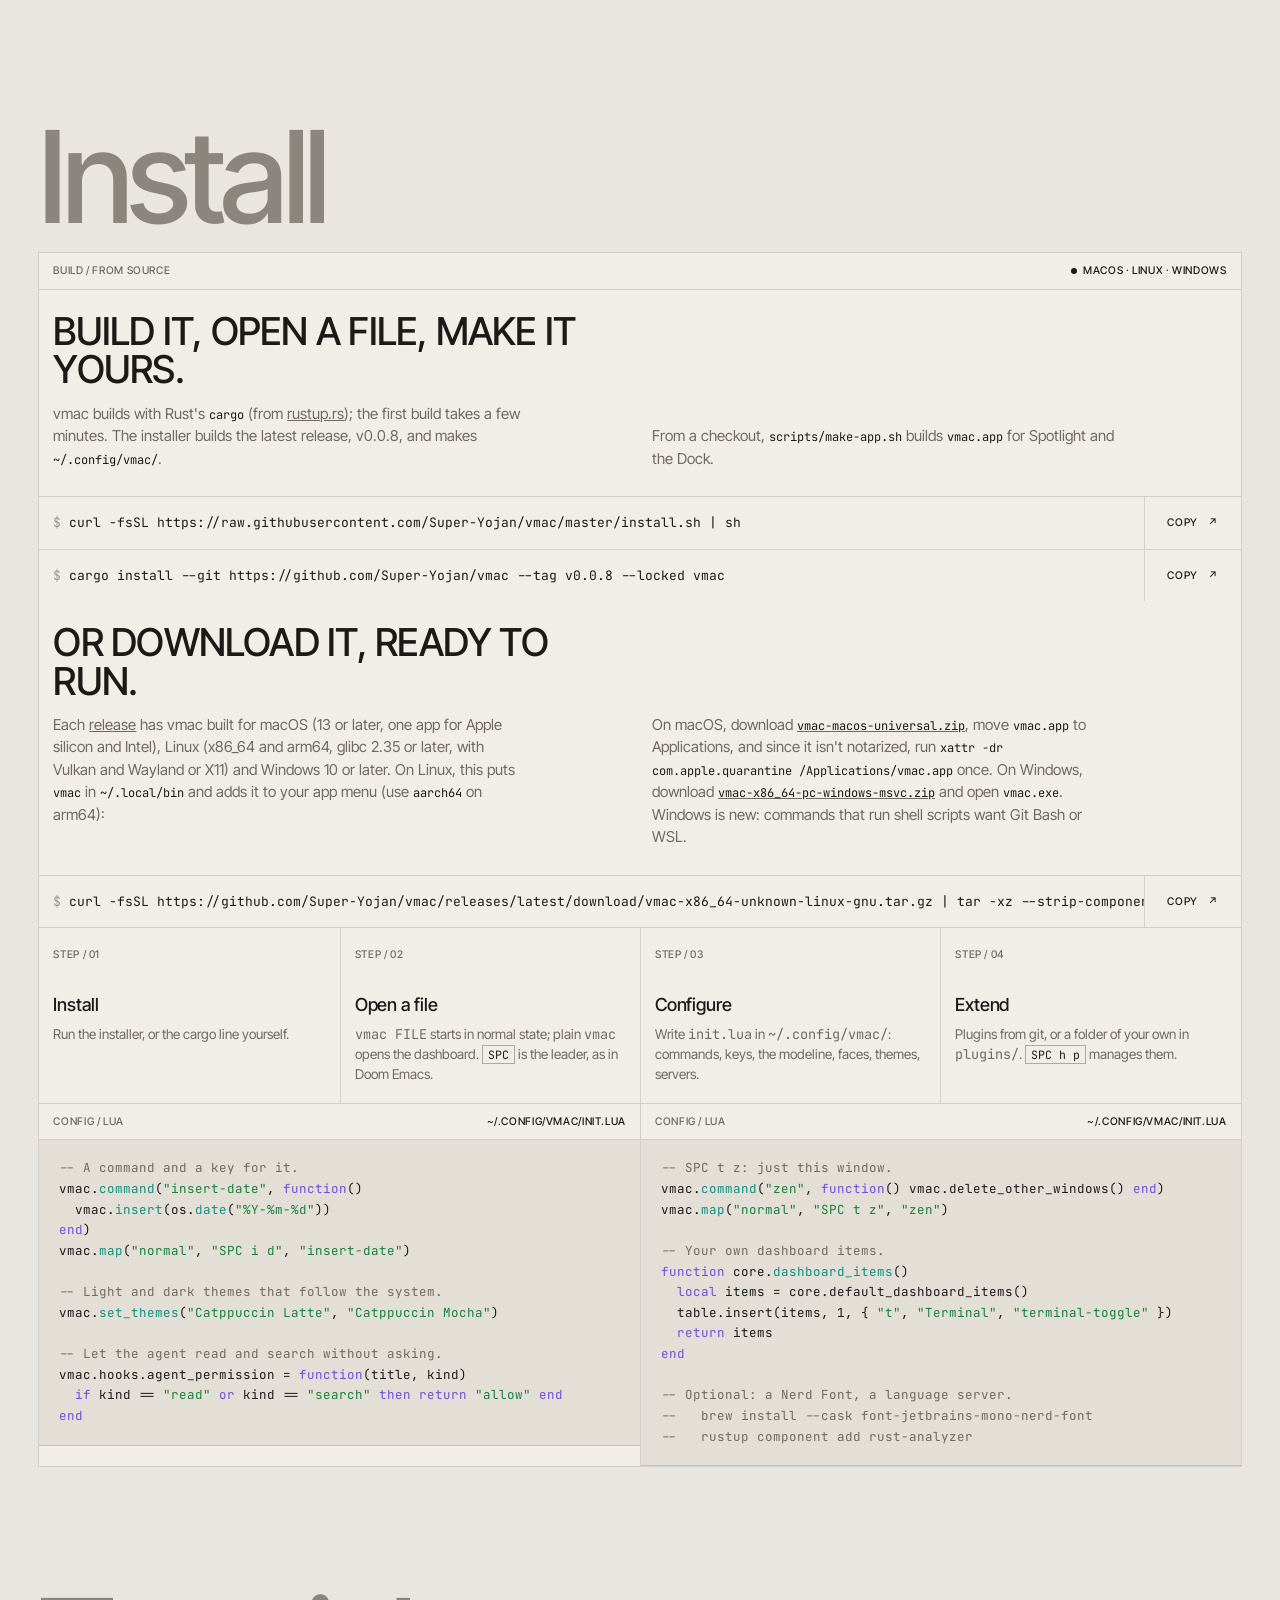
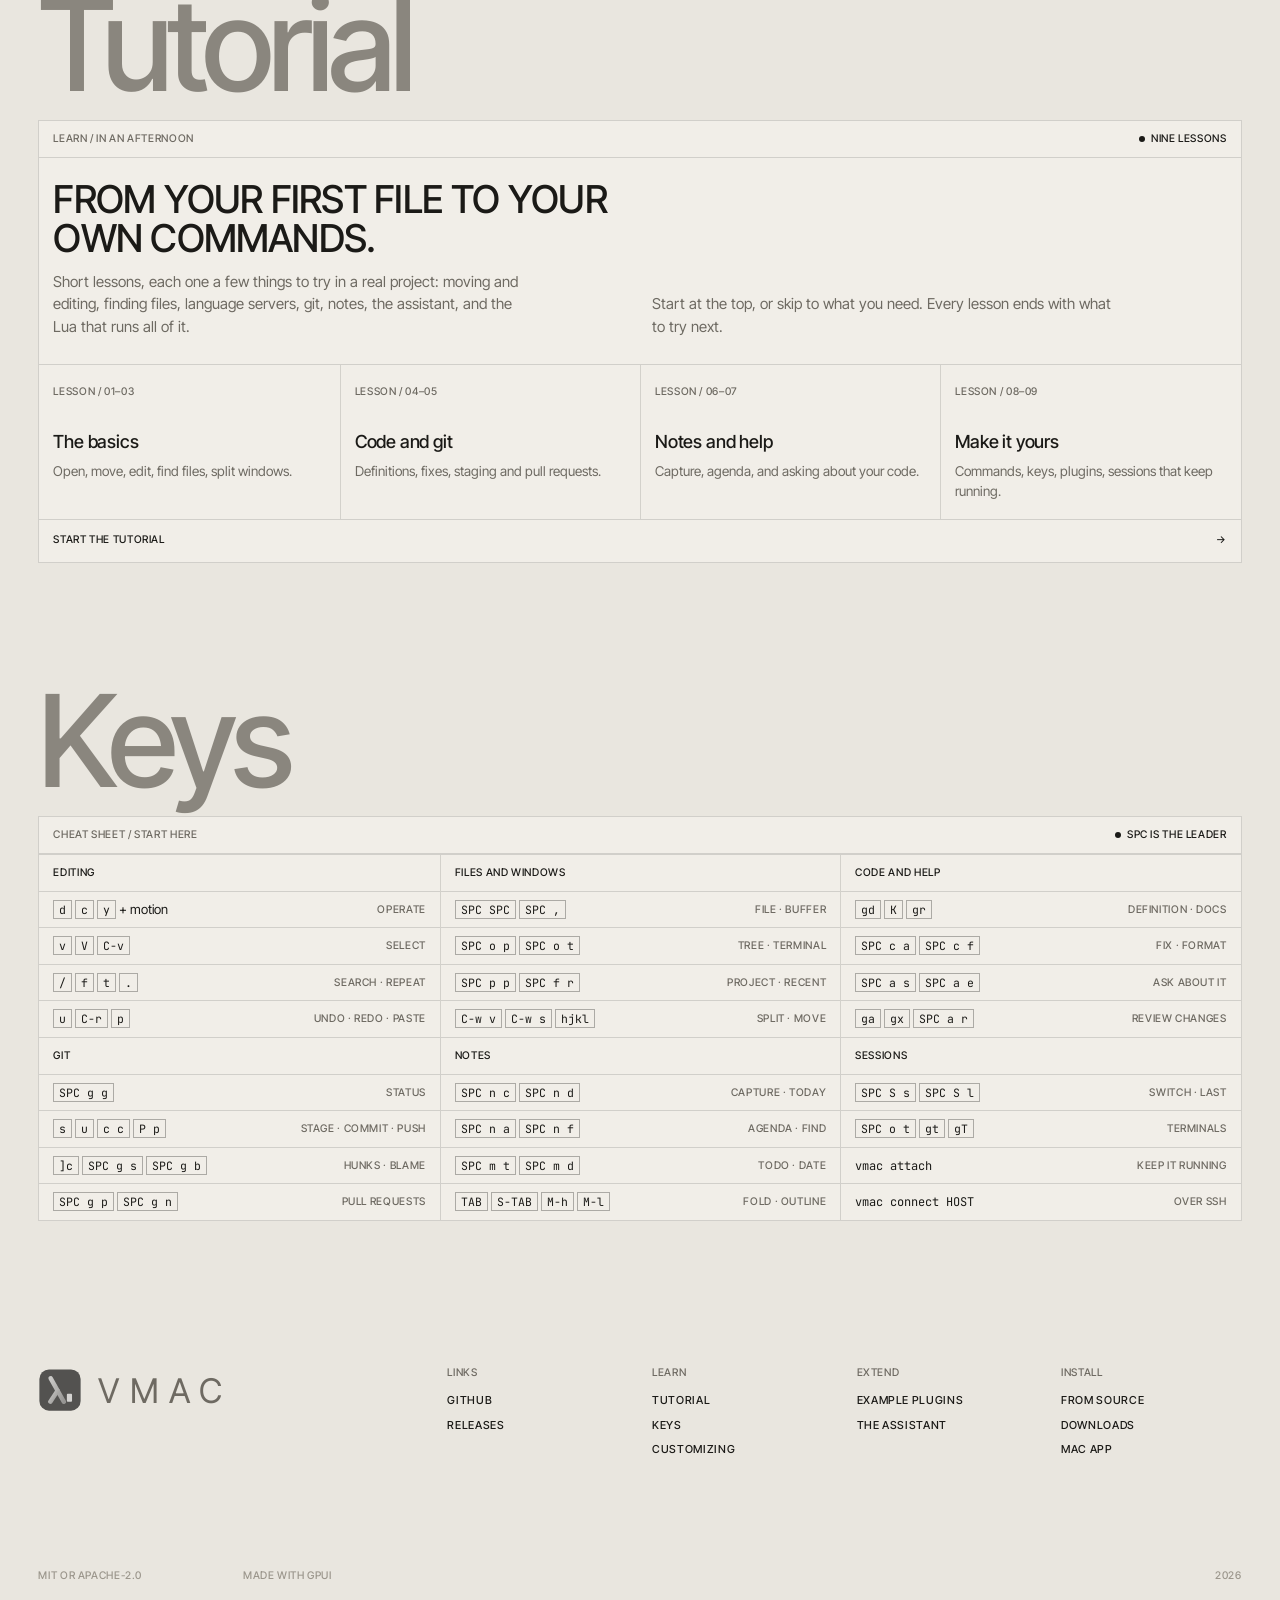
==== commit 5bde266c: "The macOS app in each release: vmac.app, universal vmac-macos-universal.zip: one binary for Apple si" ====
--- a/docs/index.html
+++ b/docs/index.html
@@ -396,8 +396,8 @@
       </div>
       <div class="intro">
         <h2>Or download it, ready to run.</h2>
-        <p>Each <a href="https://github.com/Super-Yojan/vmac/releases">release</a> has vmac built for Linux (x86_64 and arm64, glibc 2.35 or later, with Vulkan and Wayland or X11) and Windows 10 or later. On Linux, this puts <code>vmac</code> in <code>~/.local/bin</code> and adds it to your app menu (use <code>aarch64</code> on arm64):</p>
-        <p class="side">On Windows, download <a href="https://github.com/Super-Yojan/vmac/releases/latest/download/vmac-x86_64-pc-windows-msvc.zip"><code>vmac-x86_64-pc-windows-msvc.zip</code></a> and open <code>vmac.exe</code>. Windows is new: commands that run shell scripts want Git Bash or WSL.</p>
+        <p>Each <a href="https://github.com/Super-Yojan/vmac/releases">release</a> has vmac built for macOS (13 or later, one app for Apple silicon and Intel), Linux (x86_64 and arm64, glibc 2.35 or later, with Vulkan and Wayland or X11) and Windows 10 or later. On Linux, this puts <code>vmac</code> in <code>~/.local/bin</code> and adds it to your app menu (use <code>aarch64</code> on arm64):</p>
+        <p class="side">On macOS, download <a href="https://github.com/Super-Yojan/vmac/releases/latest/download/vmac-macos-universal.zip"><code>vmac-macos-universal.zip</code></a>, move <code>vmac.app</code> to Applications, and since it isn't notarized, run <code>xattr -dr com.apple.quarantine /Applications/vmac.app</code> once. On Windows, download <a href="https://github.com/Super-Yojan/vmac/releases/latest/download/vmac-x86_64-pc-windows-msvc.zip"><code>vmac-x86_64-pc-windows-msvc.zip</code></a> and open <code>vmac.exe</code>. Windows is new: commands that run shell scripts want Git Bash or WSL.</p>
       </div>
       <div class="cmd">
         <code id="linux-cmd">curl -fsSL https://github.com/Super-Yojan/vmac/releases/latest/download/vmac-x86_64-unknown-linux-gnu.tar.gz | tar -xz --strip-components=1 -C ~/.local</code>
@@ -540,7 +540,7 @@
     <div><span class="label">Links</span><ul><li><a href="https://github.com/Super-Yojan/vmac">GitHub</a></li><li><a href="https://github.com/Super-Yojan/vmac/releases">Releases</a></li></ul></div>
     <div><span class="label">Learn</span><ul><li><a href="tutorial.html">Tutorial</a></li><li><a href="https://github.com/Super-Yojan/vmac#keys">Keys</a></li><li><a href="https://github.com/Super-Yojan/vmac#customizing">Customizing</a></li></ul></div>
     <div><span class="label">Extend</span><ul><li><a href="https://github.com/Super-Yojan/vmac/tree/master/examples/plugins">Example plugins</a></li><li><a href="https://github.com/Super-Yojan/vmac#coding-agent">The assistant</a></li></ul></div>
-    <div><span class="label">Install</span><ul><li><a href="#install">From source</a></li><li><a href="#install">Linux and Windows</a></li><li><a href="https://github.com/Super-Yojan/vmac#install">Mac app</a></li></ul></div>
+    <div><span class="label">Install</span><ul><li><a href="#install">From source</a></li><li><a href="#install">Downloads</a></li><li><a href="https://github.com/Super-Yojan/vmac#install">Mac app</a></li></ul></div>
   </div>
   <div class="legal">
     <span class="label">MIT or Apache-2.0</span>
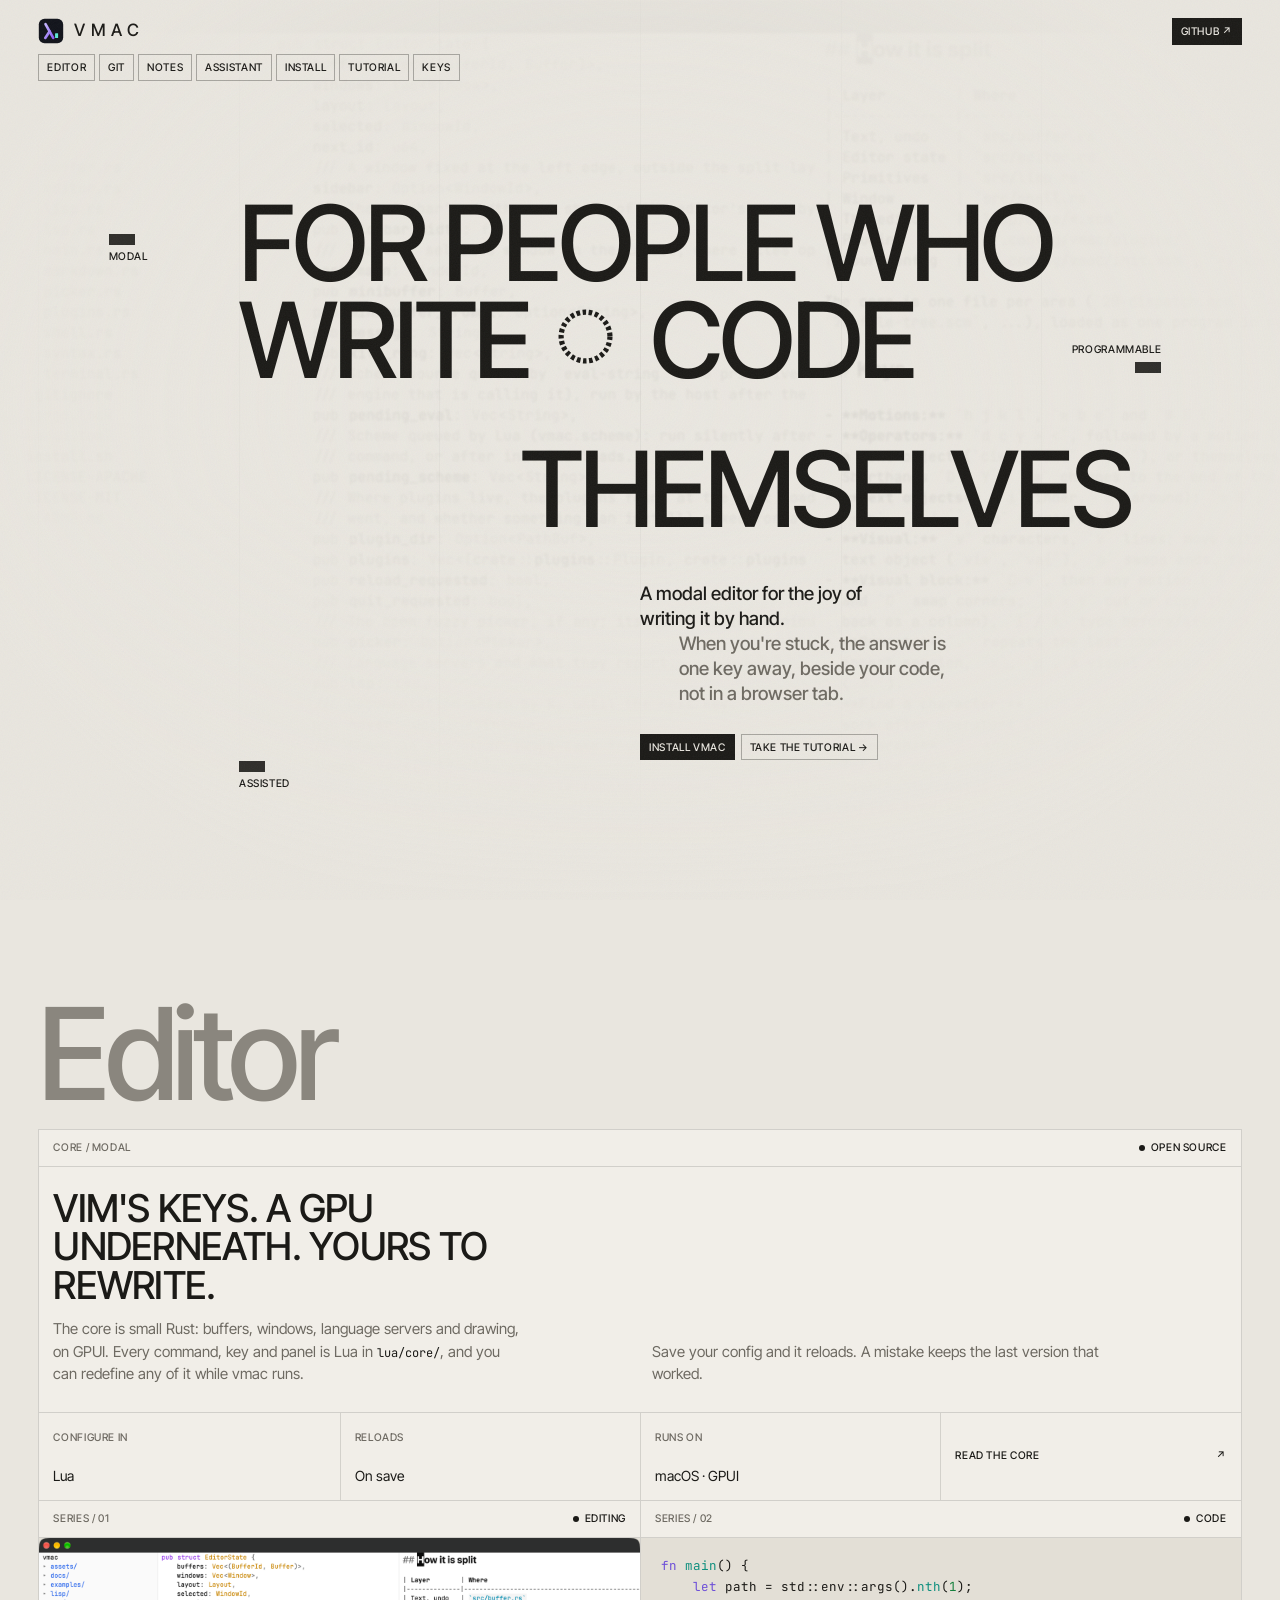
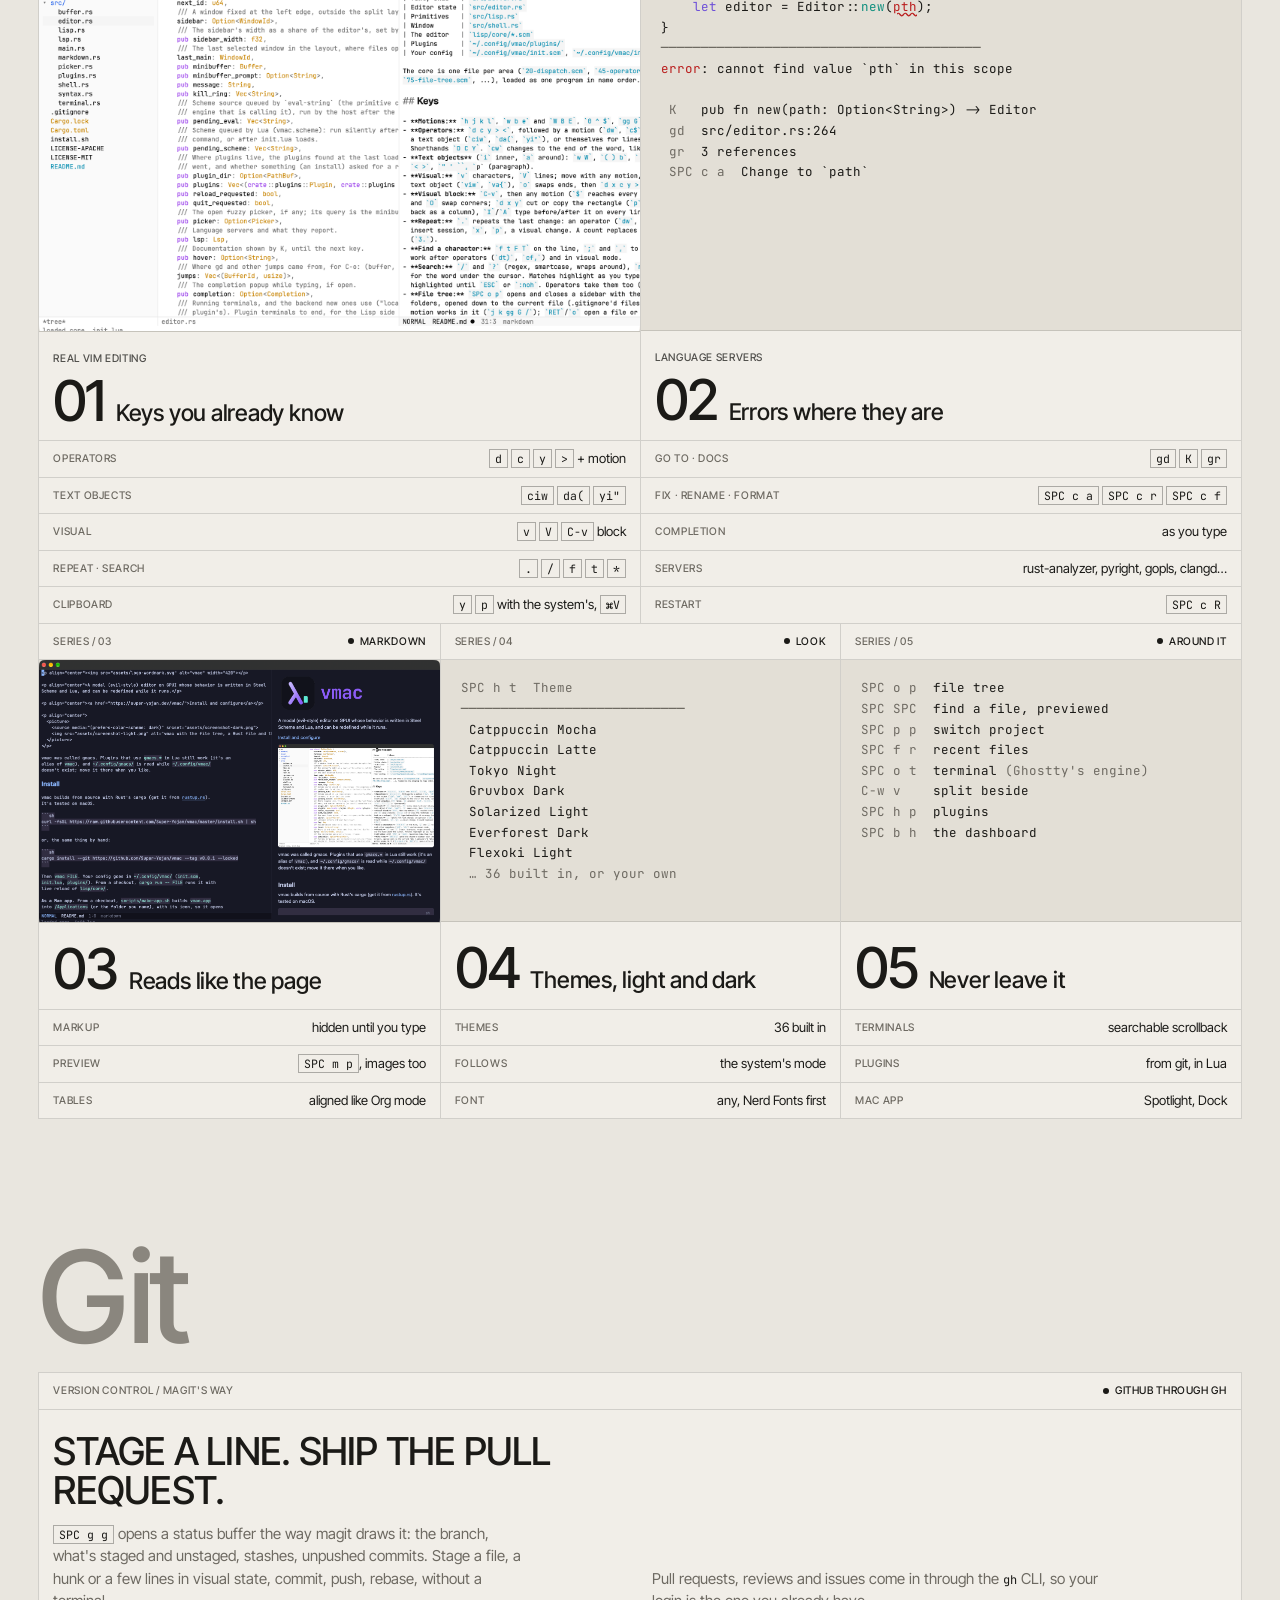
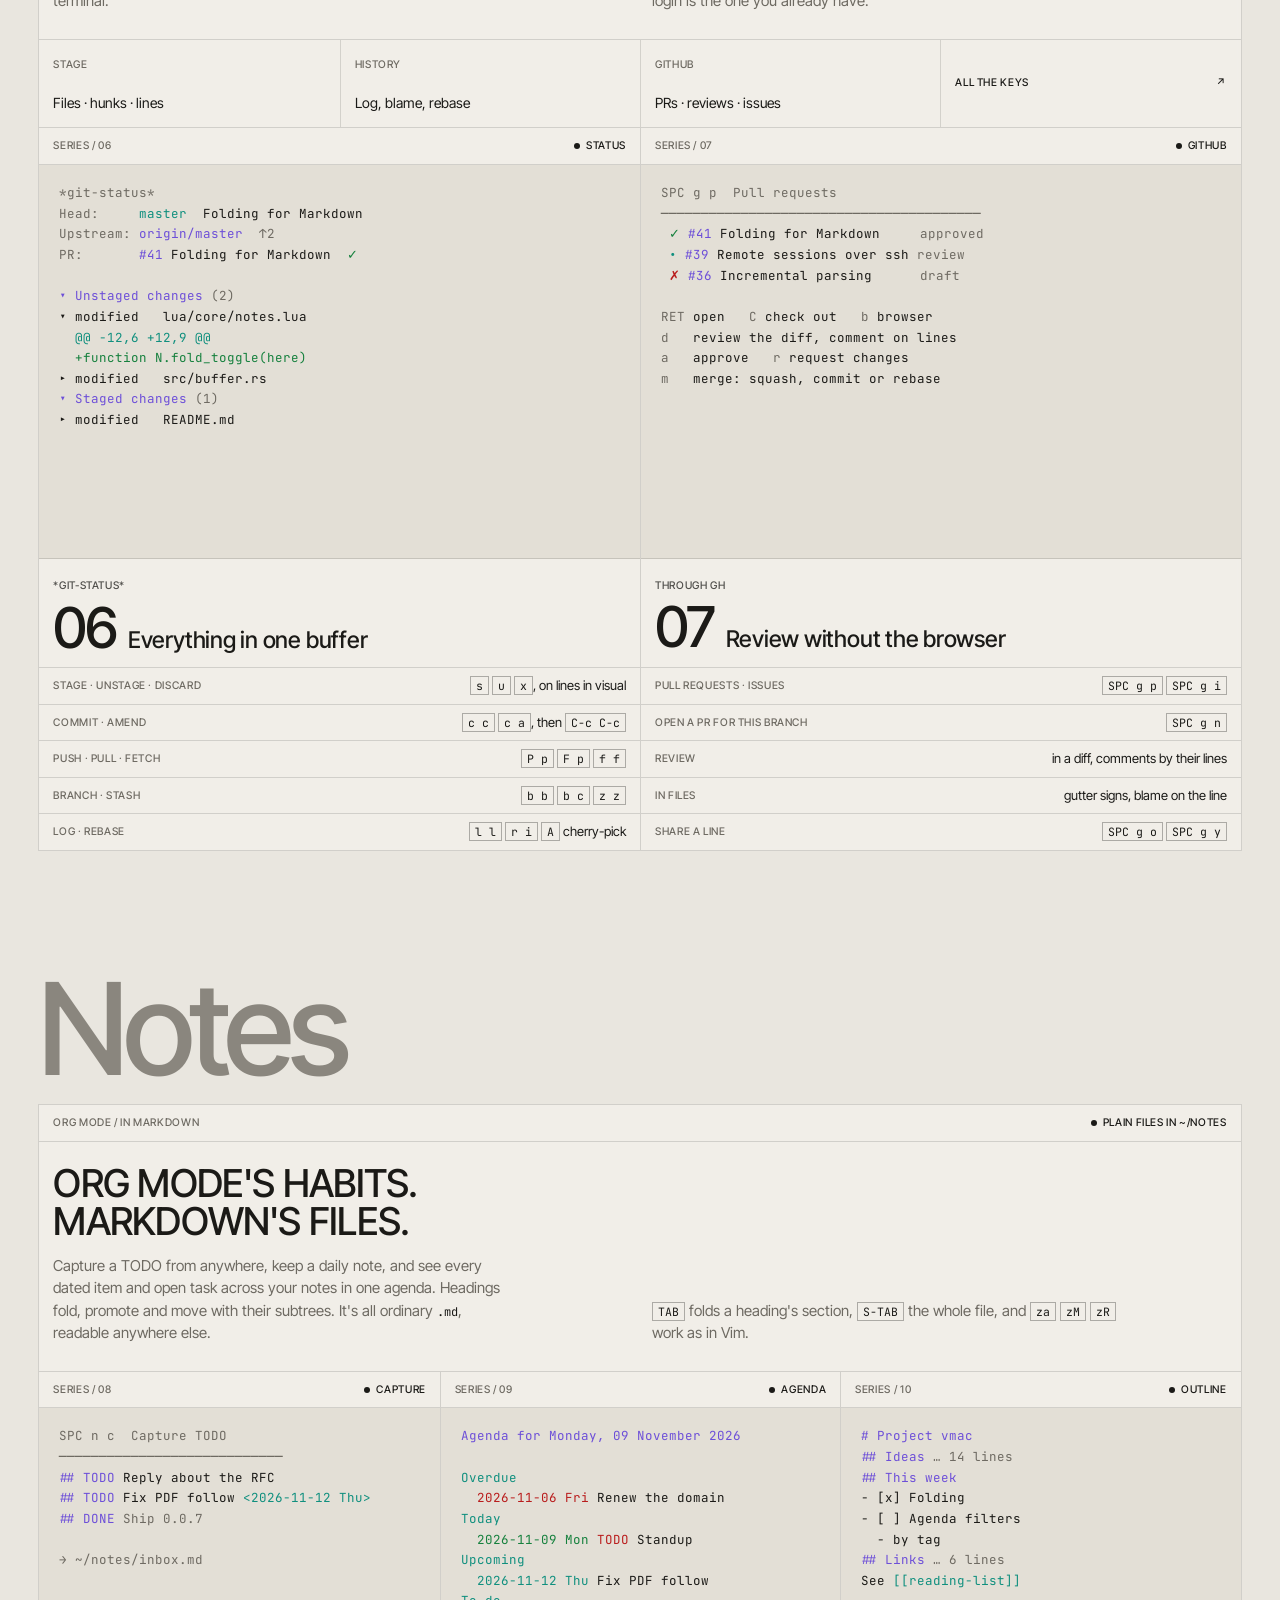
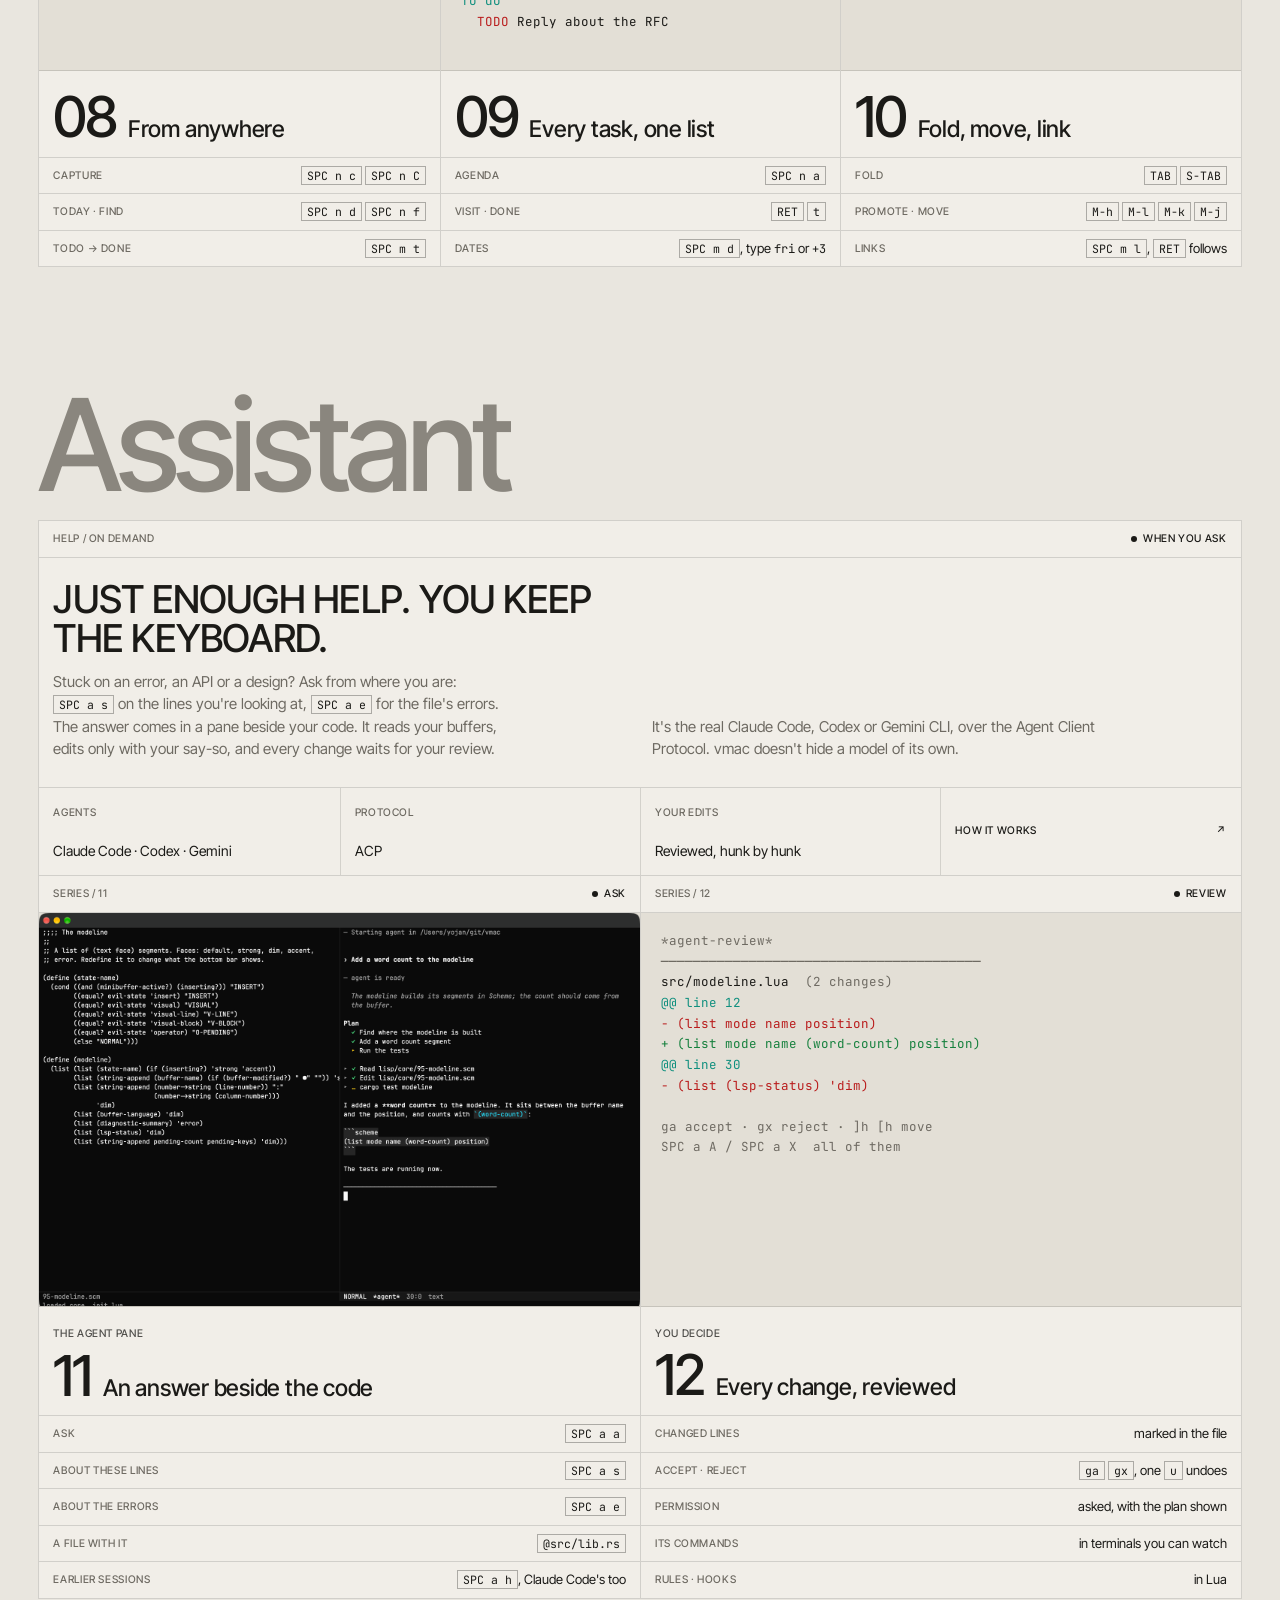
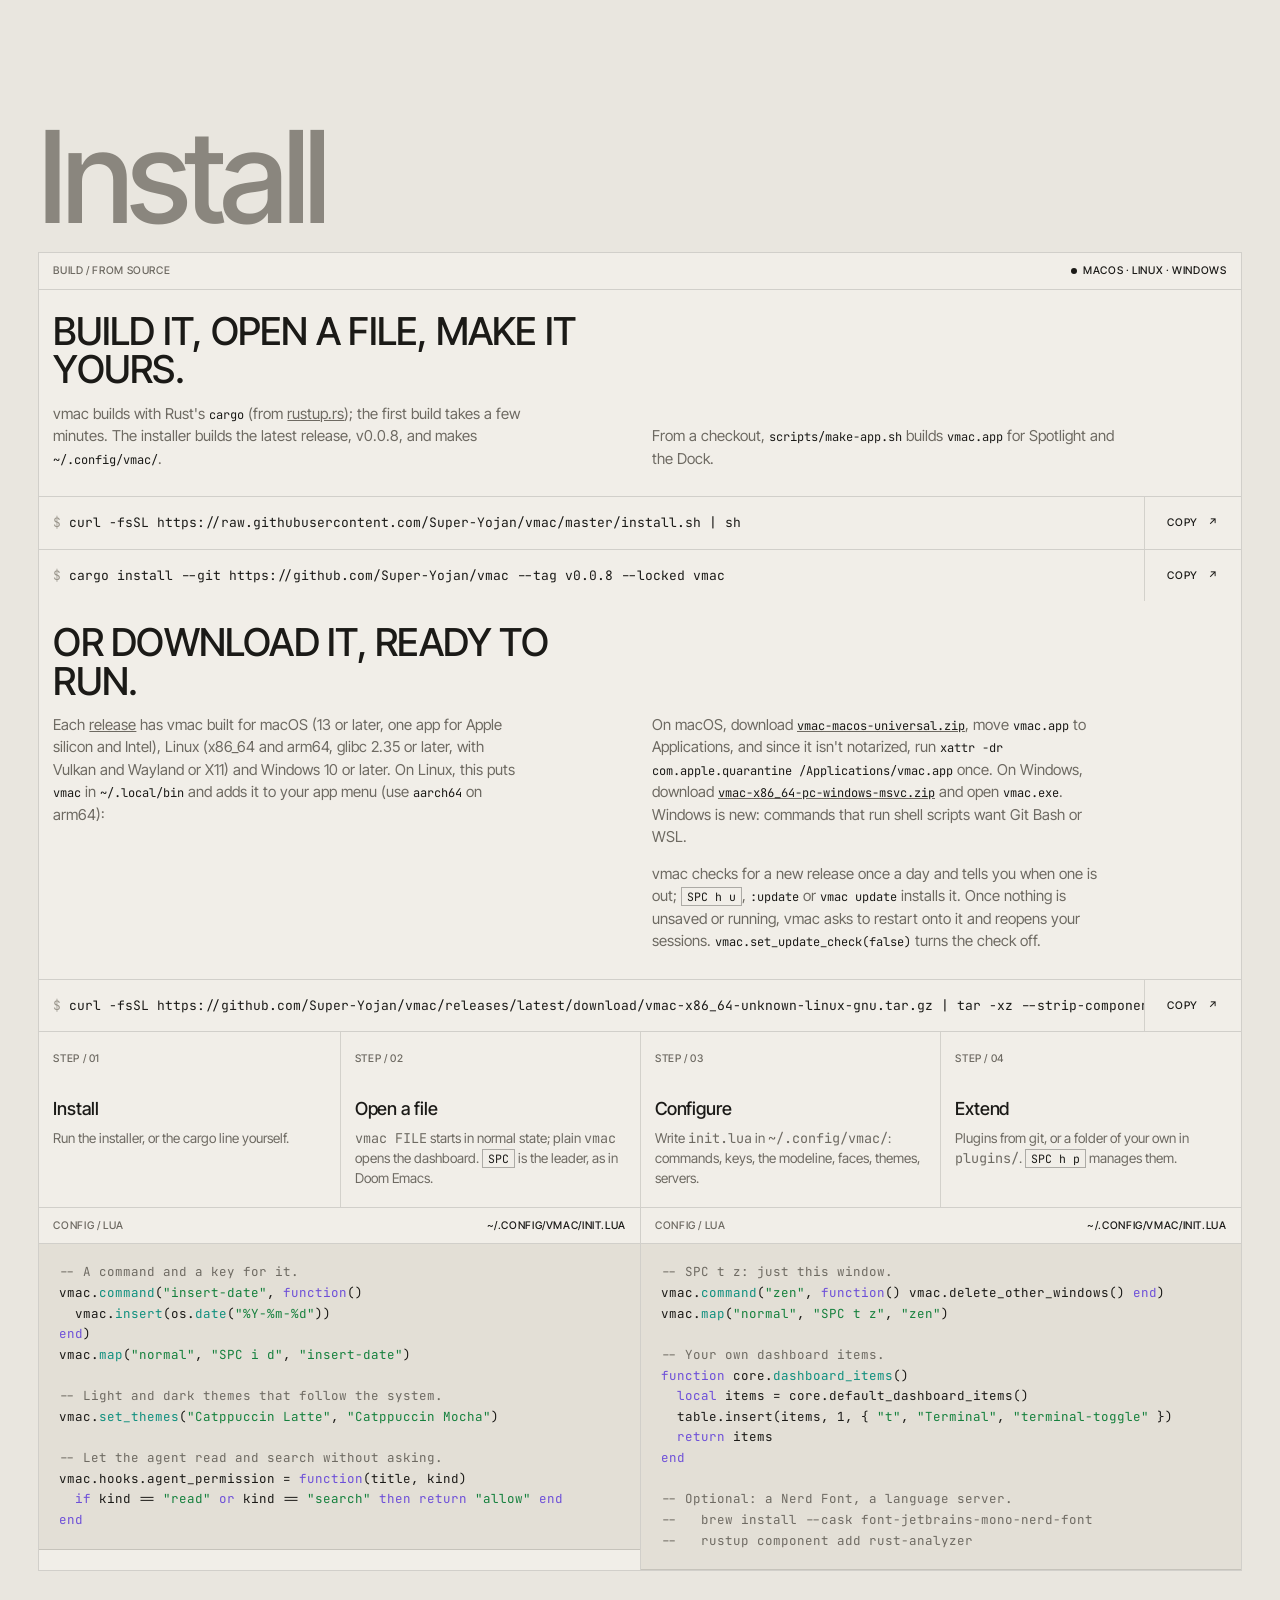
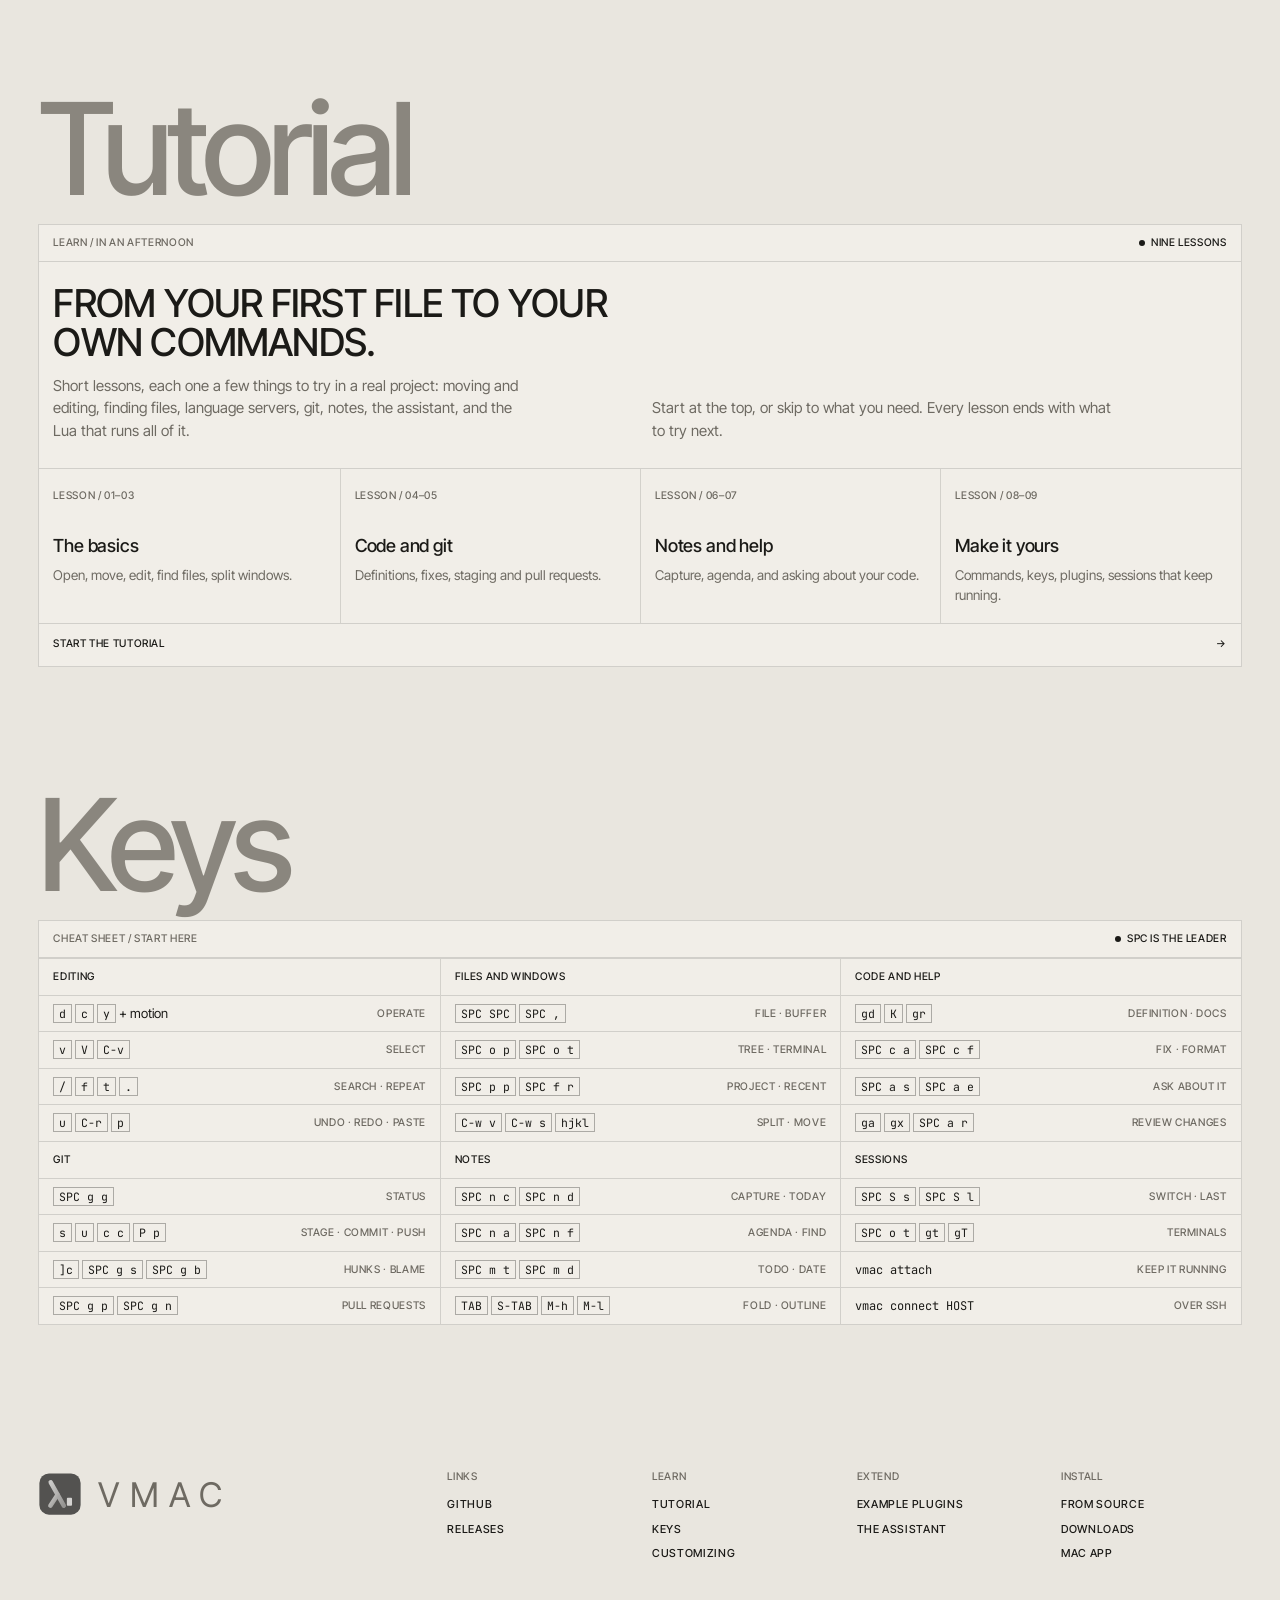
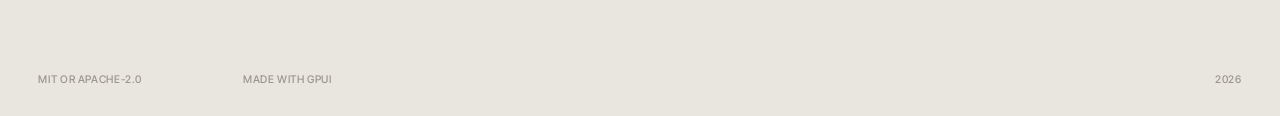
==== commit fb55a91d: "Updates: a daily check, vmac update, and a restart onto the new build vmac checks once a day for a n" ====
--- a/docs/index.html
+++ b/docs/index.html
@@ -398,6 +398,7 @@
         <h2>Or download it, ready to run.</h2>
         <p>Each <a href="https://github.com/Super-Yojan/vmac/releases">release</a> has vmac built for macOS (13 or later, one app for Apple silicon and Intel), Linux (x86_64 and arm64, glibc 2.35 or later, with Vulkan and Wayland or X11) and Windows 10 or later. On Linux, this puts <code>vmac</code> in <code>~/.local/bin</code> and adds it to your app menu (use <code>aarch64</code> on arm64):</p>
         <p class="side">On macOS, download <a href="https://github.com/Super-Yojan/vmac/releases/latest/download/vmac-macos-universal.zip"><code>vmac-macos-universal.zip</code></a>, move <code>vmac.app</code> to Applications, and since it isn't notarized, run <code>xattr -dr com.apple.quarantine /Applications/vmac.app</code> once. On Windows, download <a href="https://github.com/Super-Yojan/vmac/releases/latest/download/vmac-x86_64-pc-windows-msvc.zip"><code>vmac-x86_64-pc-windows-msvc.zip</code></a> and open <code>vmac.exe</code>. Windows is new: commands that run shell scripts want Git Bash or WSL.</p>
+        <p class="side">vmac checks for a new release once a day and tells you when one is out; <kbd>SPC h u</kbd>, <code>:update</code> or <code>vmac update</code> installs it. Once nothing is unsaved or running, vmac asks to restart onto it and reopens your sessions. <code>vmac.set_update_check(false)</code> turns the check off.</p>
       </div>
       <div class="cmd">
         <code id="linux-cmd">curl -fsSL https://github.com/Super-Yojan/vmac/releases/latest/download/vmac-x86_64-unknown-linux-gnu.tar.gz | tar -xz --strip-components=1 -C ~/.local</code>
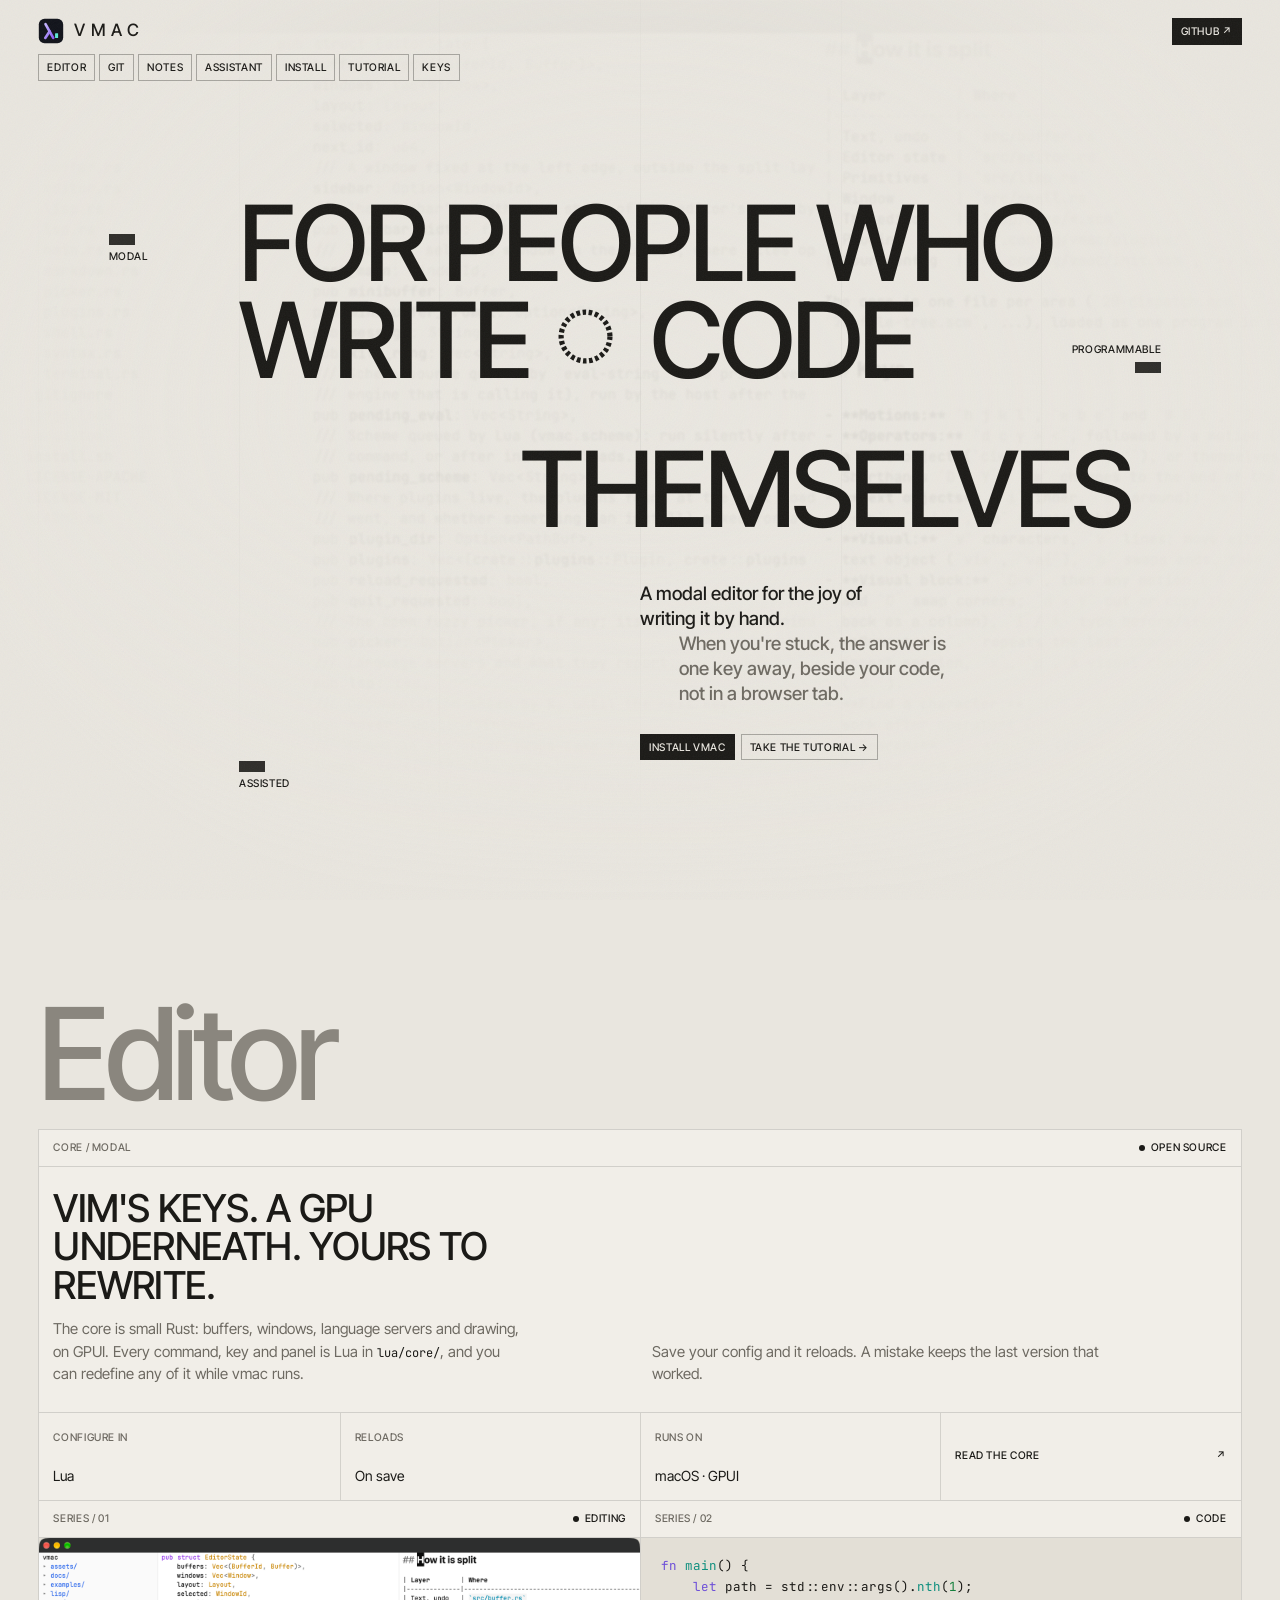
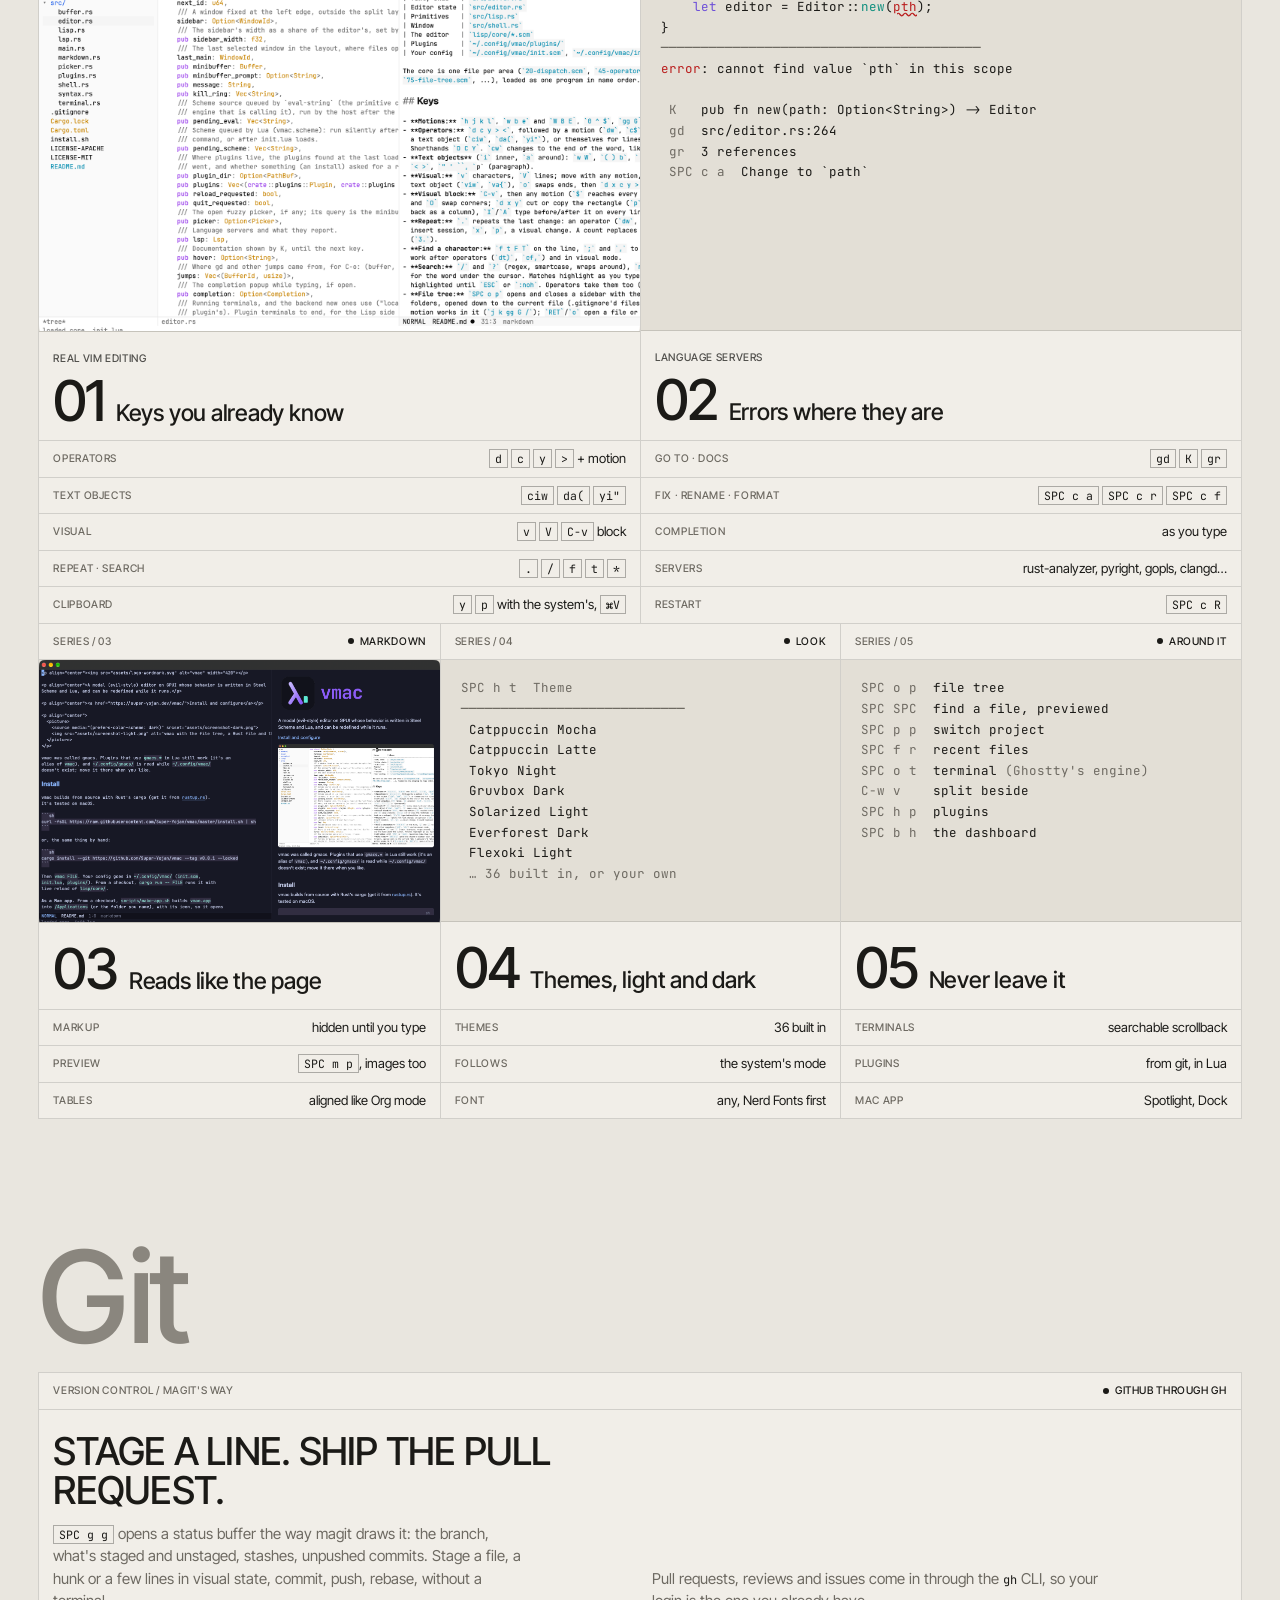
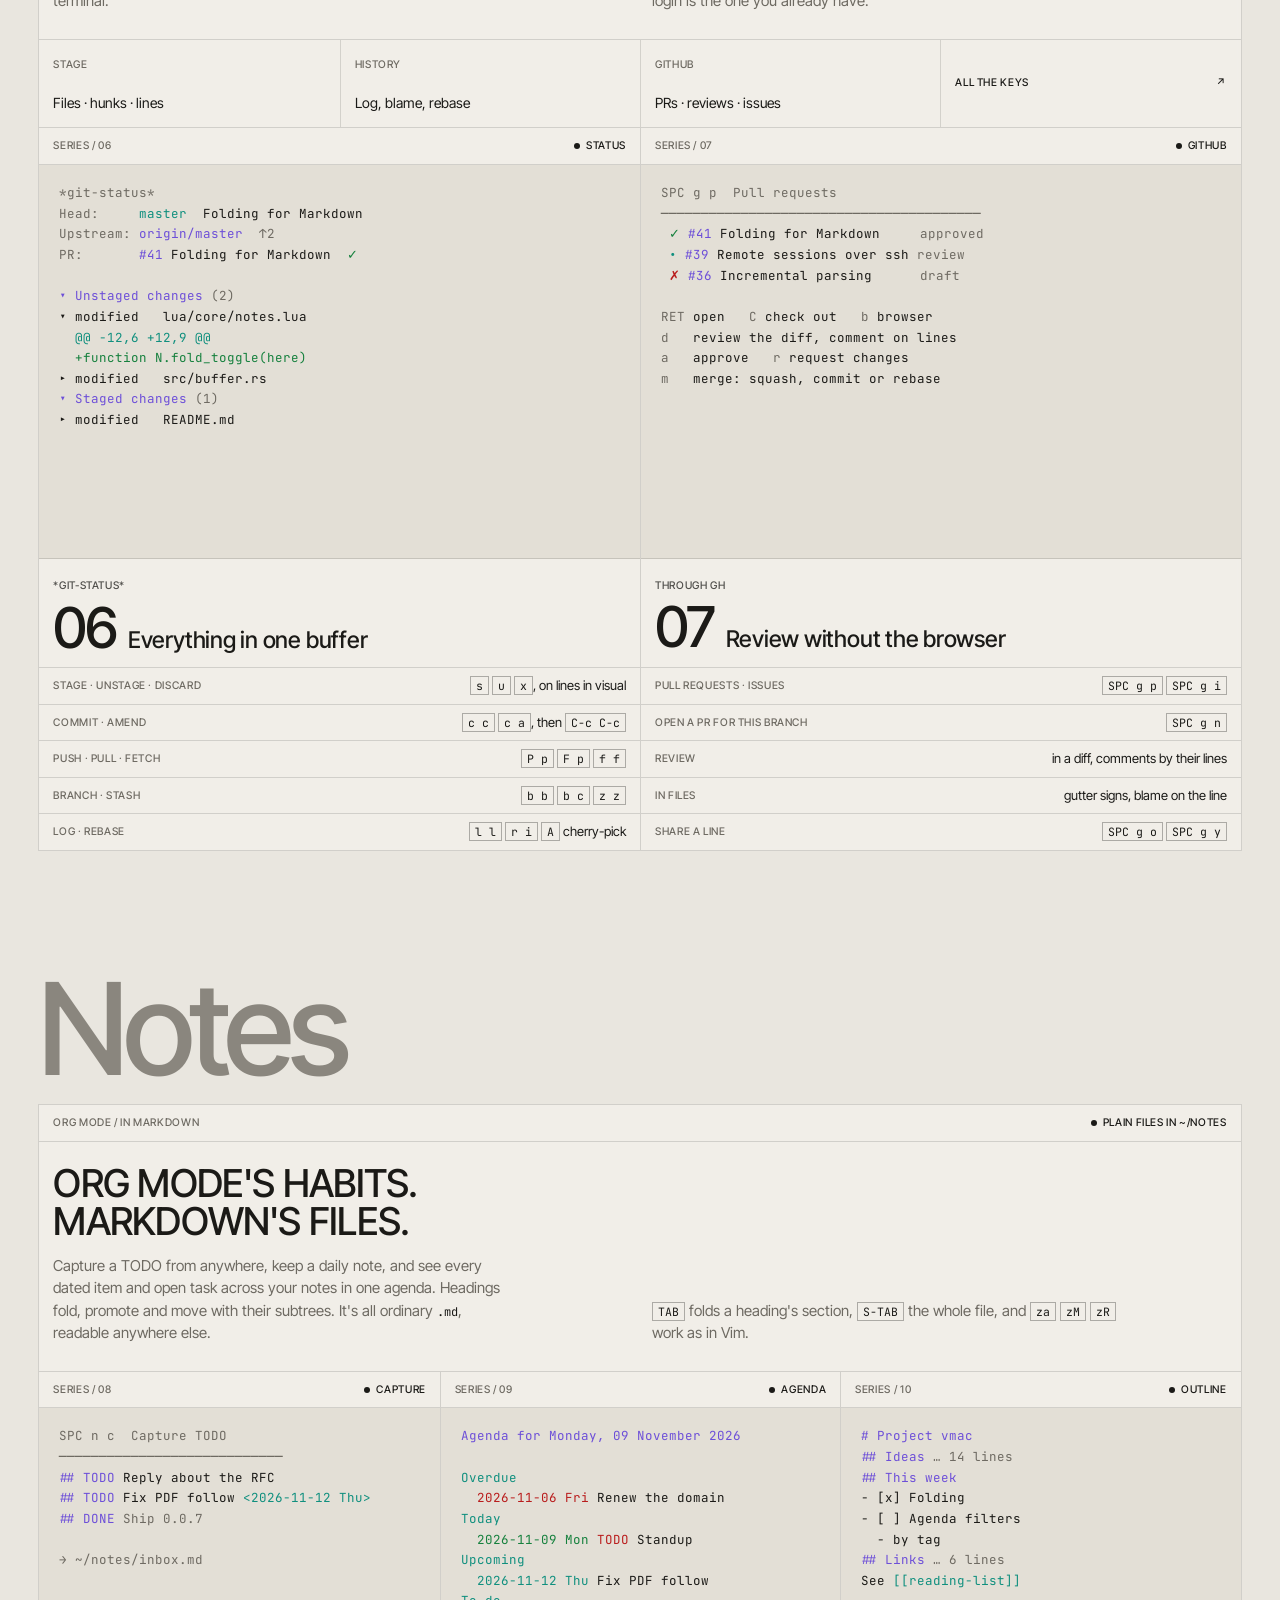
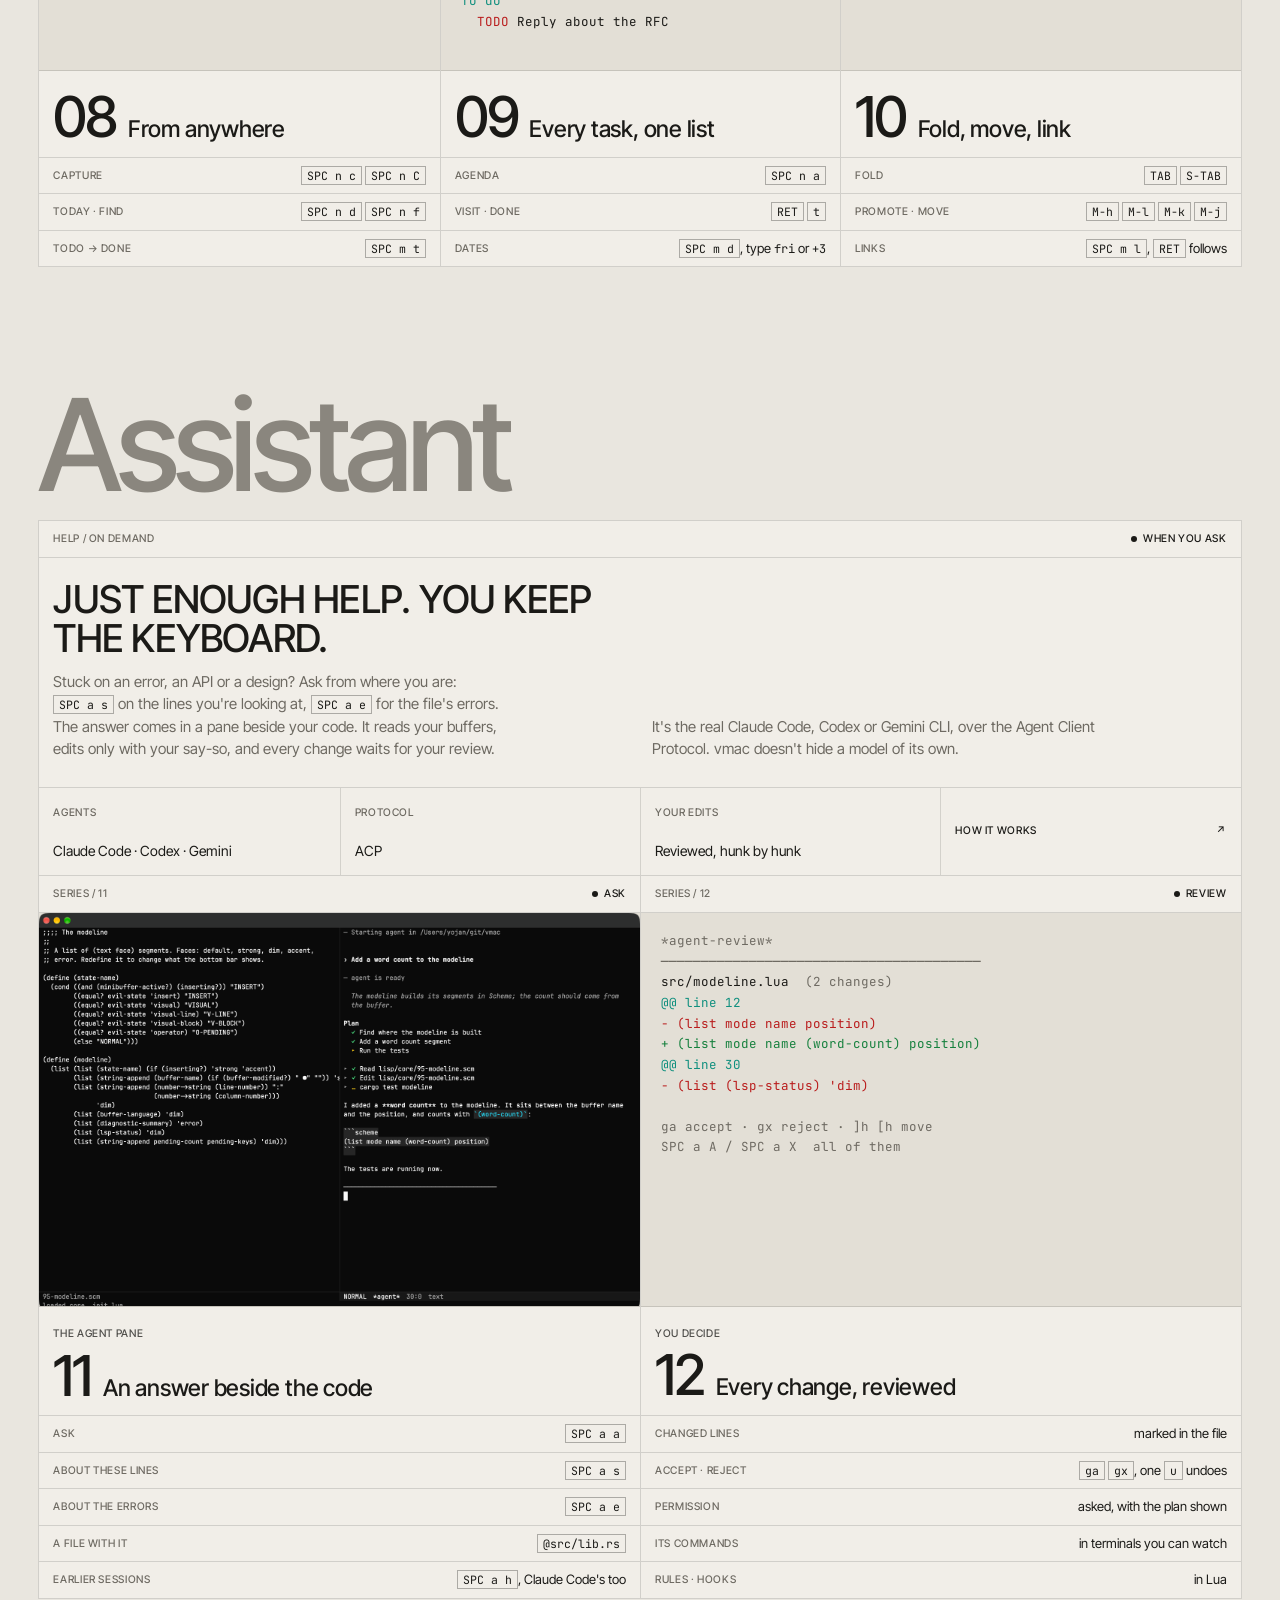
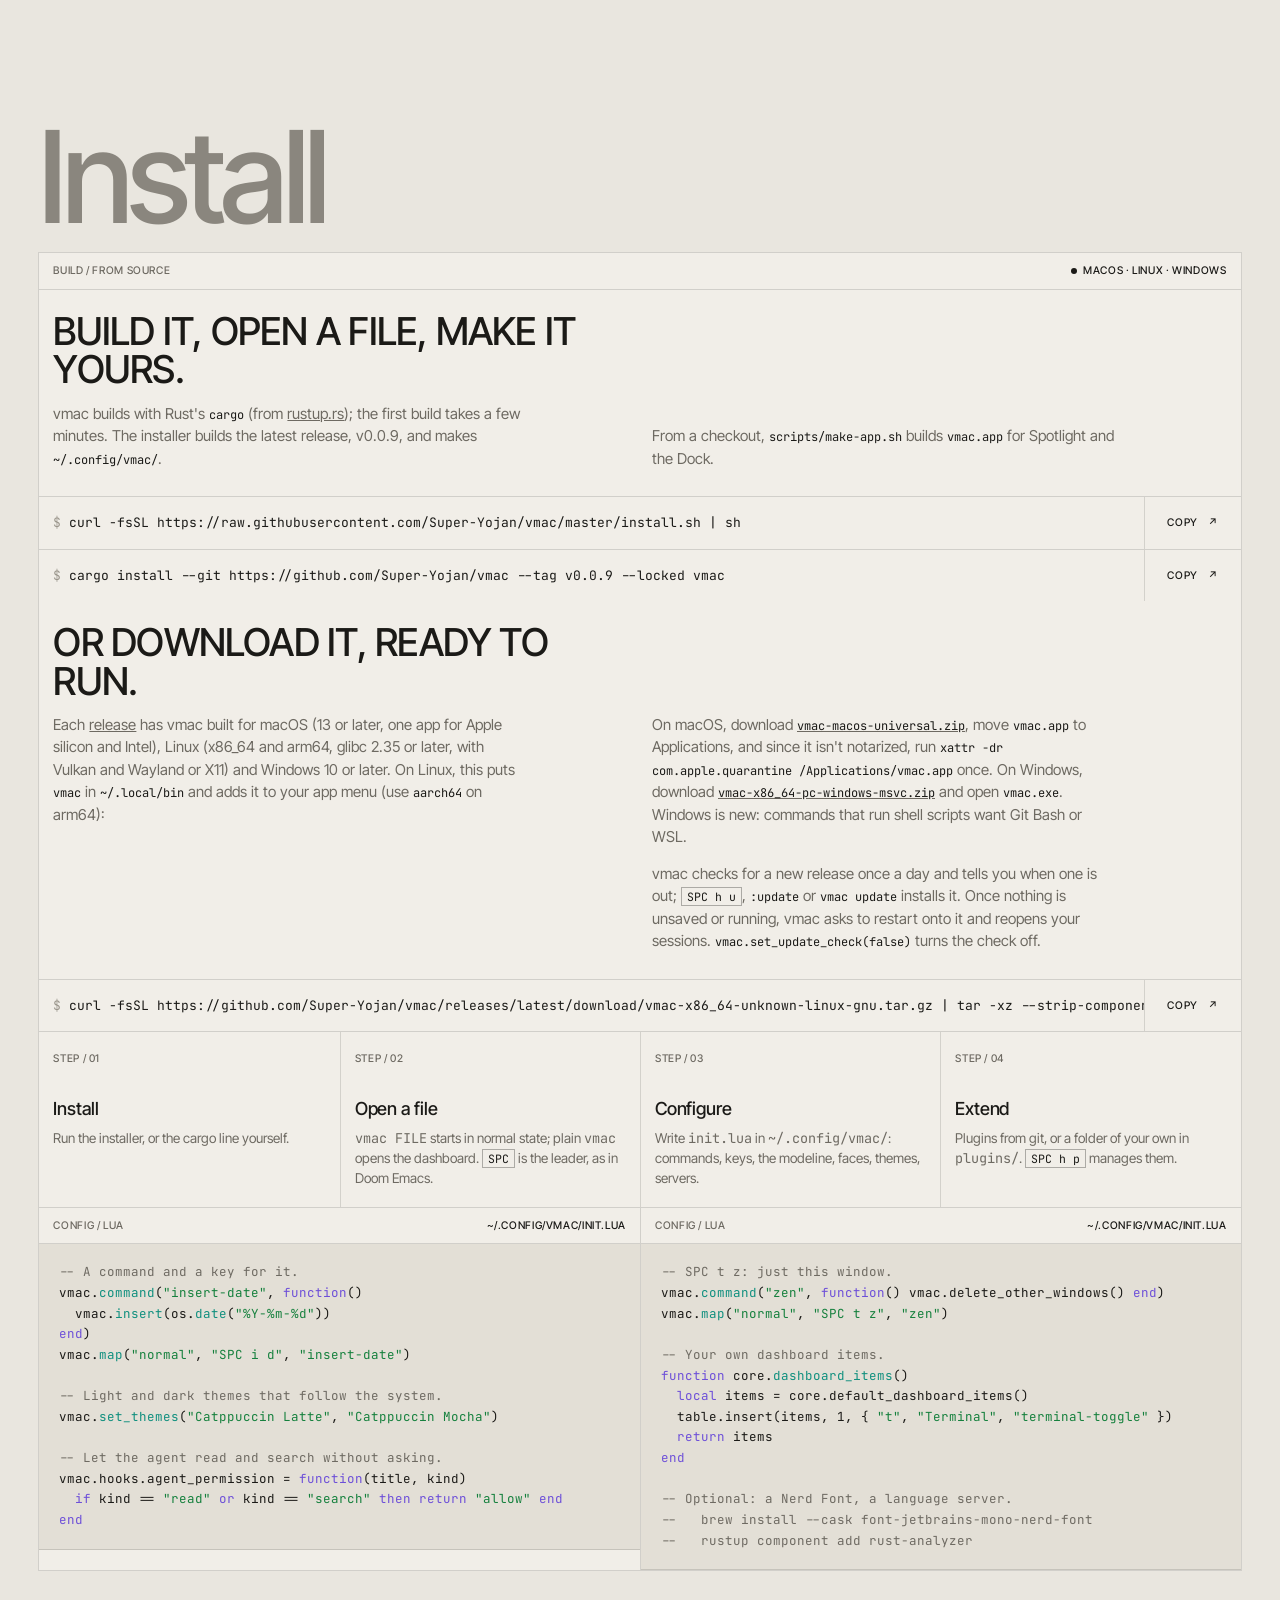
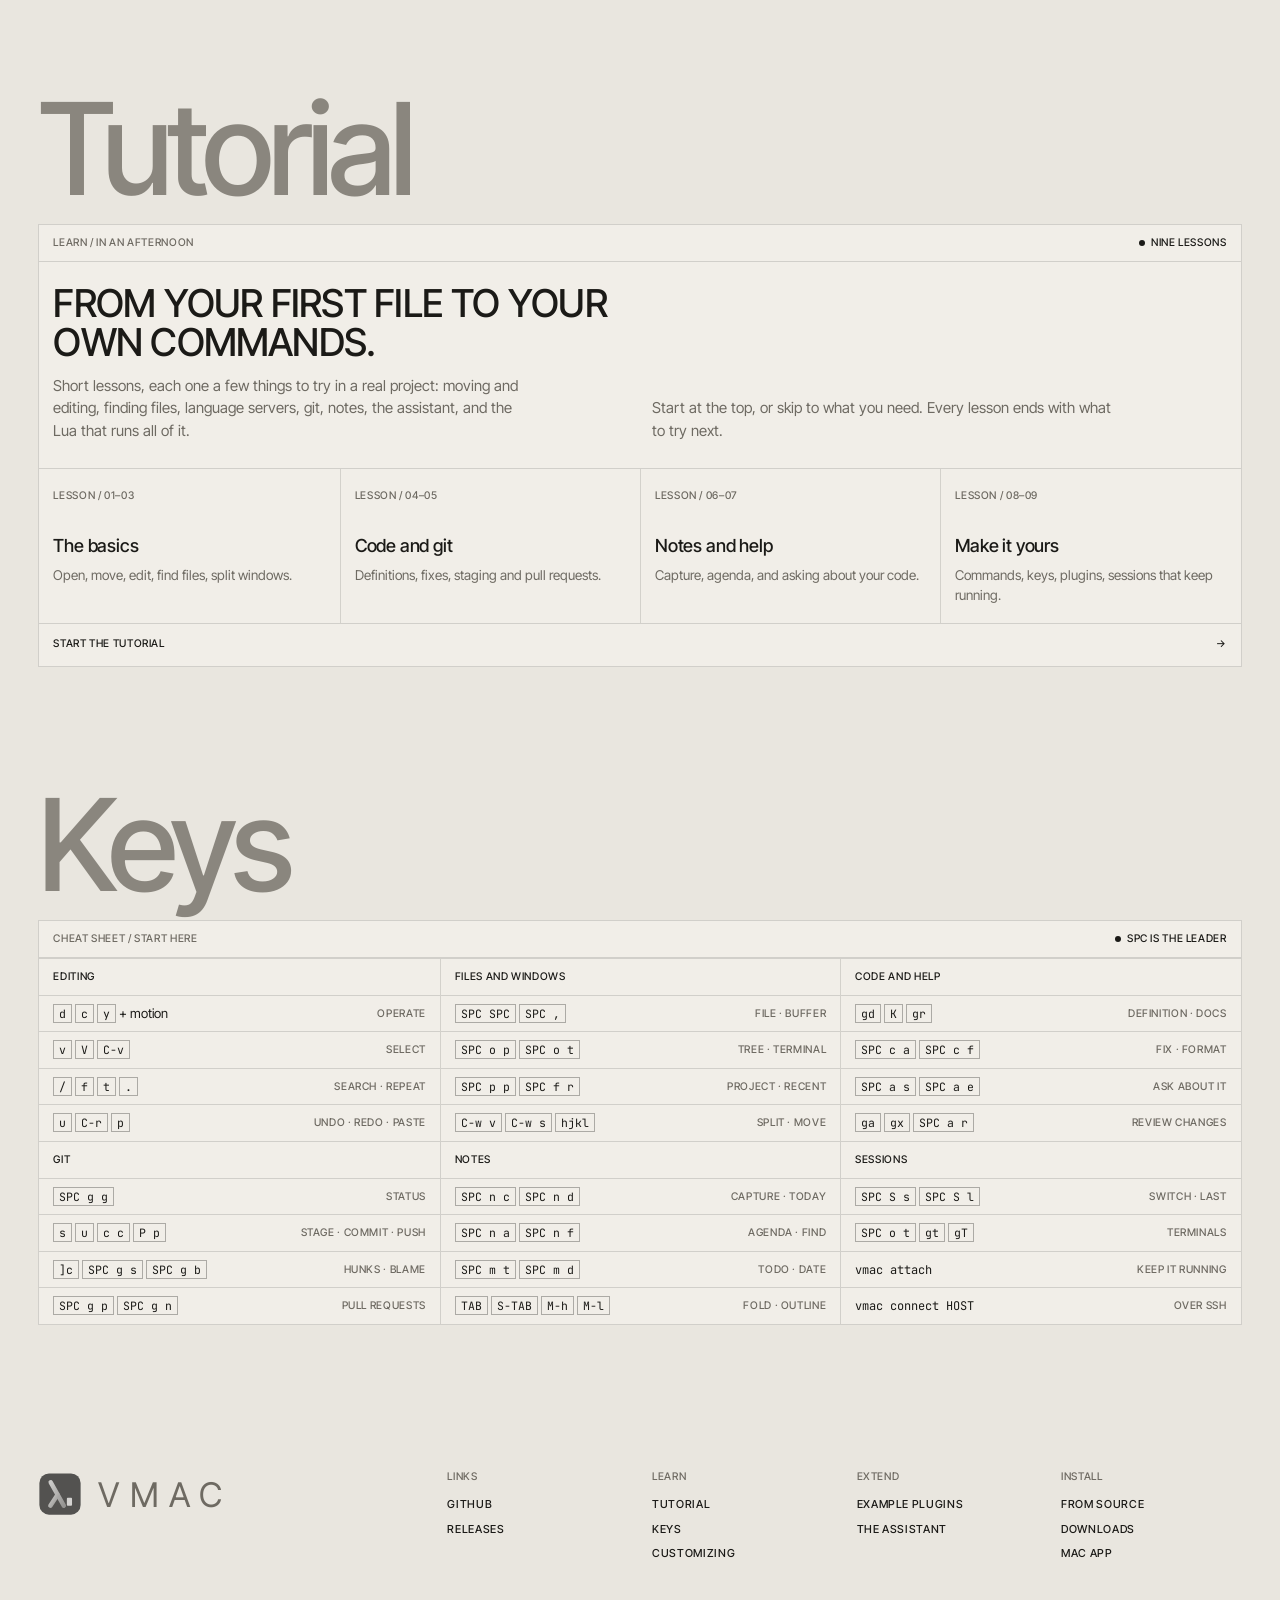
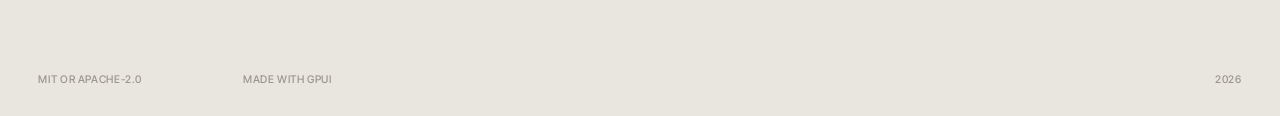
==== commit 1cb0e844: "vmac 0.0.9 Co-Authored-By: Claude Opus 5.5 <noreply@anthropic.com> Claude-Session: https://claude.ai" ====
--- a/docs/index.html
+++ b/docs/index.html
@@ -383,7 +383,7 @@
       <div class="bar"><span class="label">Build / From source</span><span class="label"><i class="dot"></i> macOS · Linux · Windows</span></div>
       <div class="intro">
         <h2>Build it, open a file, make it yours.</h2>
-        <p>vmac builds with Rust's <code>cargo</code> (from <a href="https://rustup.rs">rustup.rs</a>); the first build takes a few minutes. The installer builds the latest release, v0.0.8, and makes <code>~/.config/vmac/</code>.</p>
+        <p>vmac builds with Rust's <code>cargo</code> (from <a href="https://rustup.rs">rustup.rs</a>); the first build takes a few minutes. The installer builds the latest release, v0.0.9, and makes <code>~/.config/vmac/</code>.</p>
         <p class="side">From a checkout, <code>scripts/make-app.sh</code> builds <code>vmac.app</code> for Spotlight and the Dock.</p>
       </div>
       <div class="cmd">
@@ -391,7 +391,7 @@
         <button type="button" data-copy="install-cmd">Copy <span>↗</span></button>
       </div>
       <div class="cmd">
-        <code id="cargo-cmd">cargo install --git https://github.com/Super-Yojan/vmac --tag v0.0.8 --locked vmac</code>
+        <code id="cargo-cmd">cargo install --git https://github.com/Super-Yojan/vmac --tag v0.0.9 --locked vmac</code>
         <button type="button" data-copy="cargo-cmd">Copy <span>↗</span></button>
       </div>
       <div class="intro">
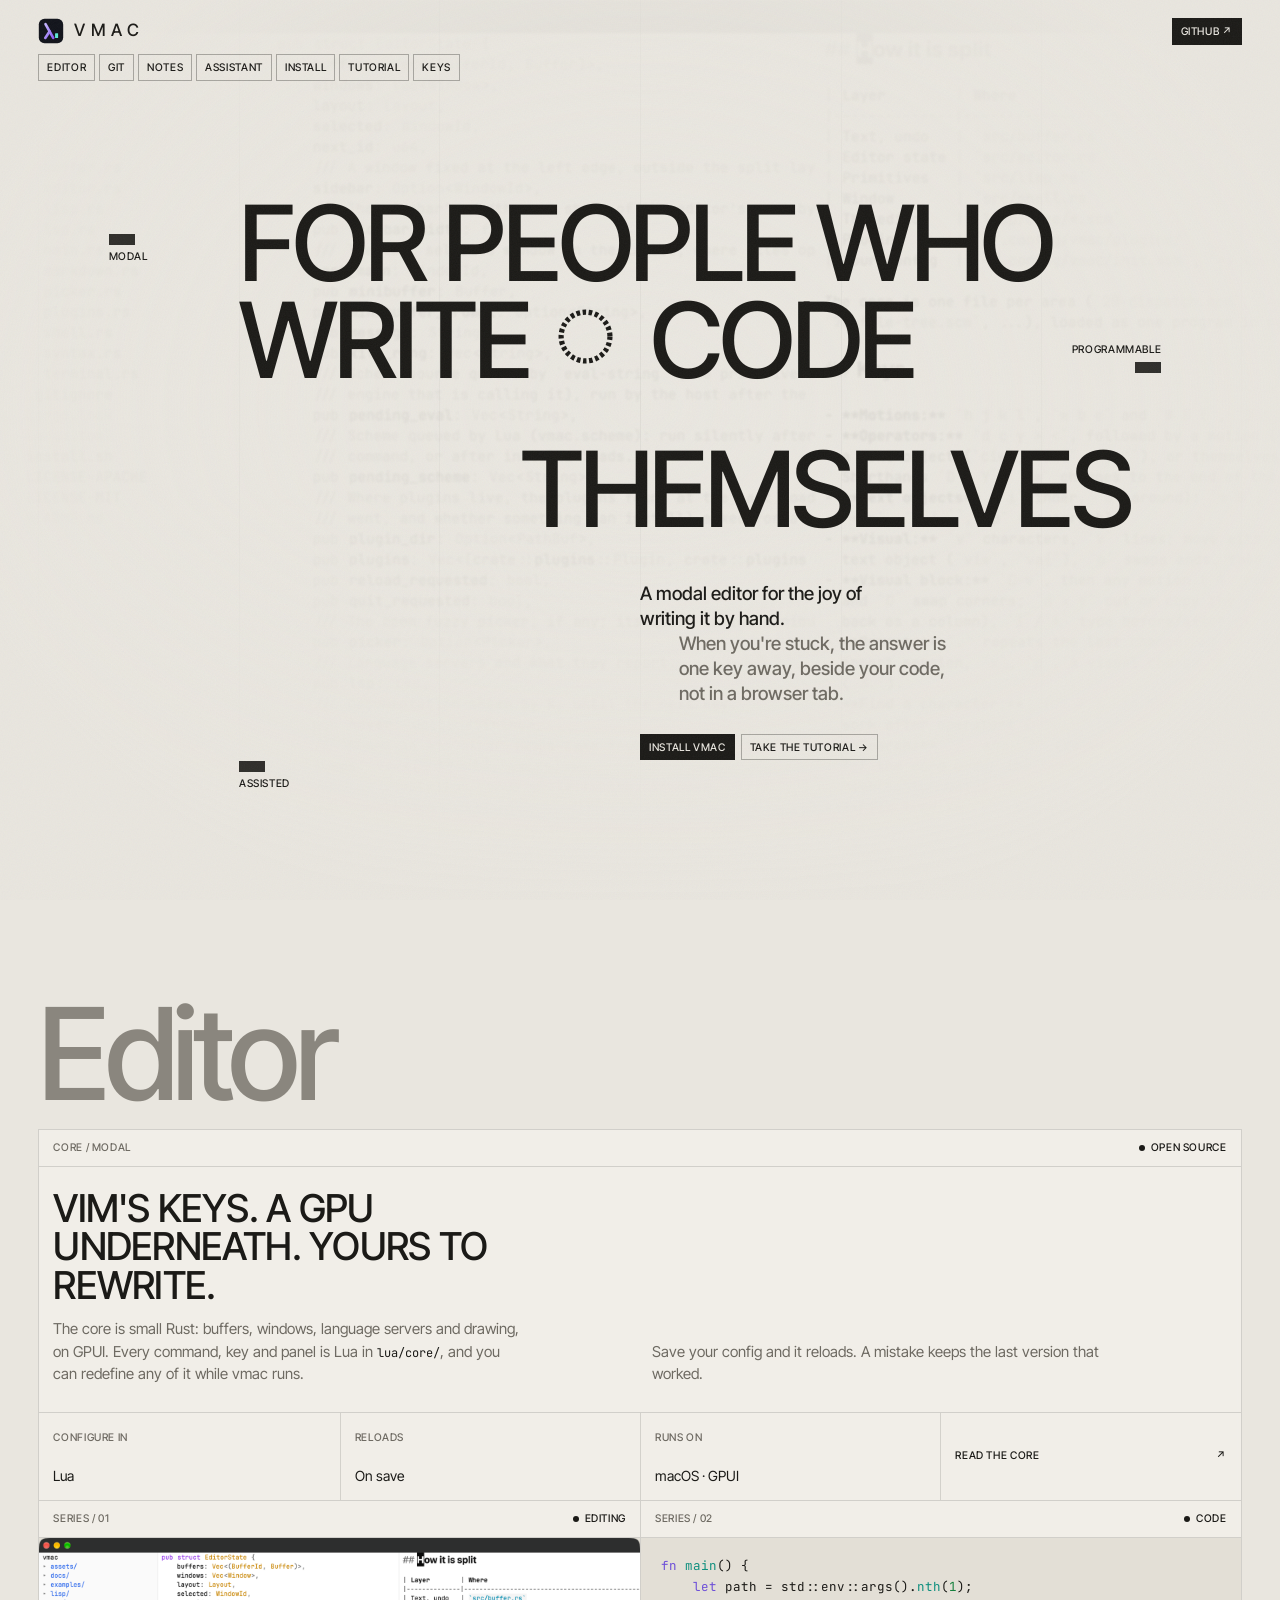
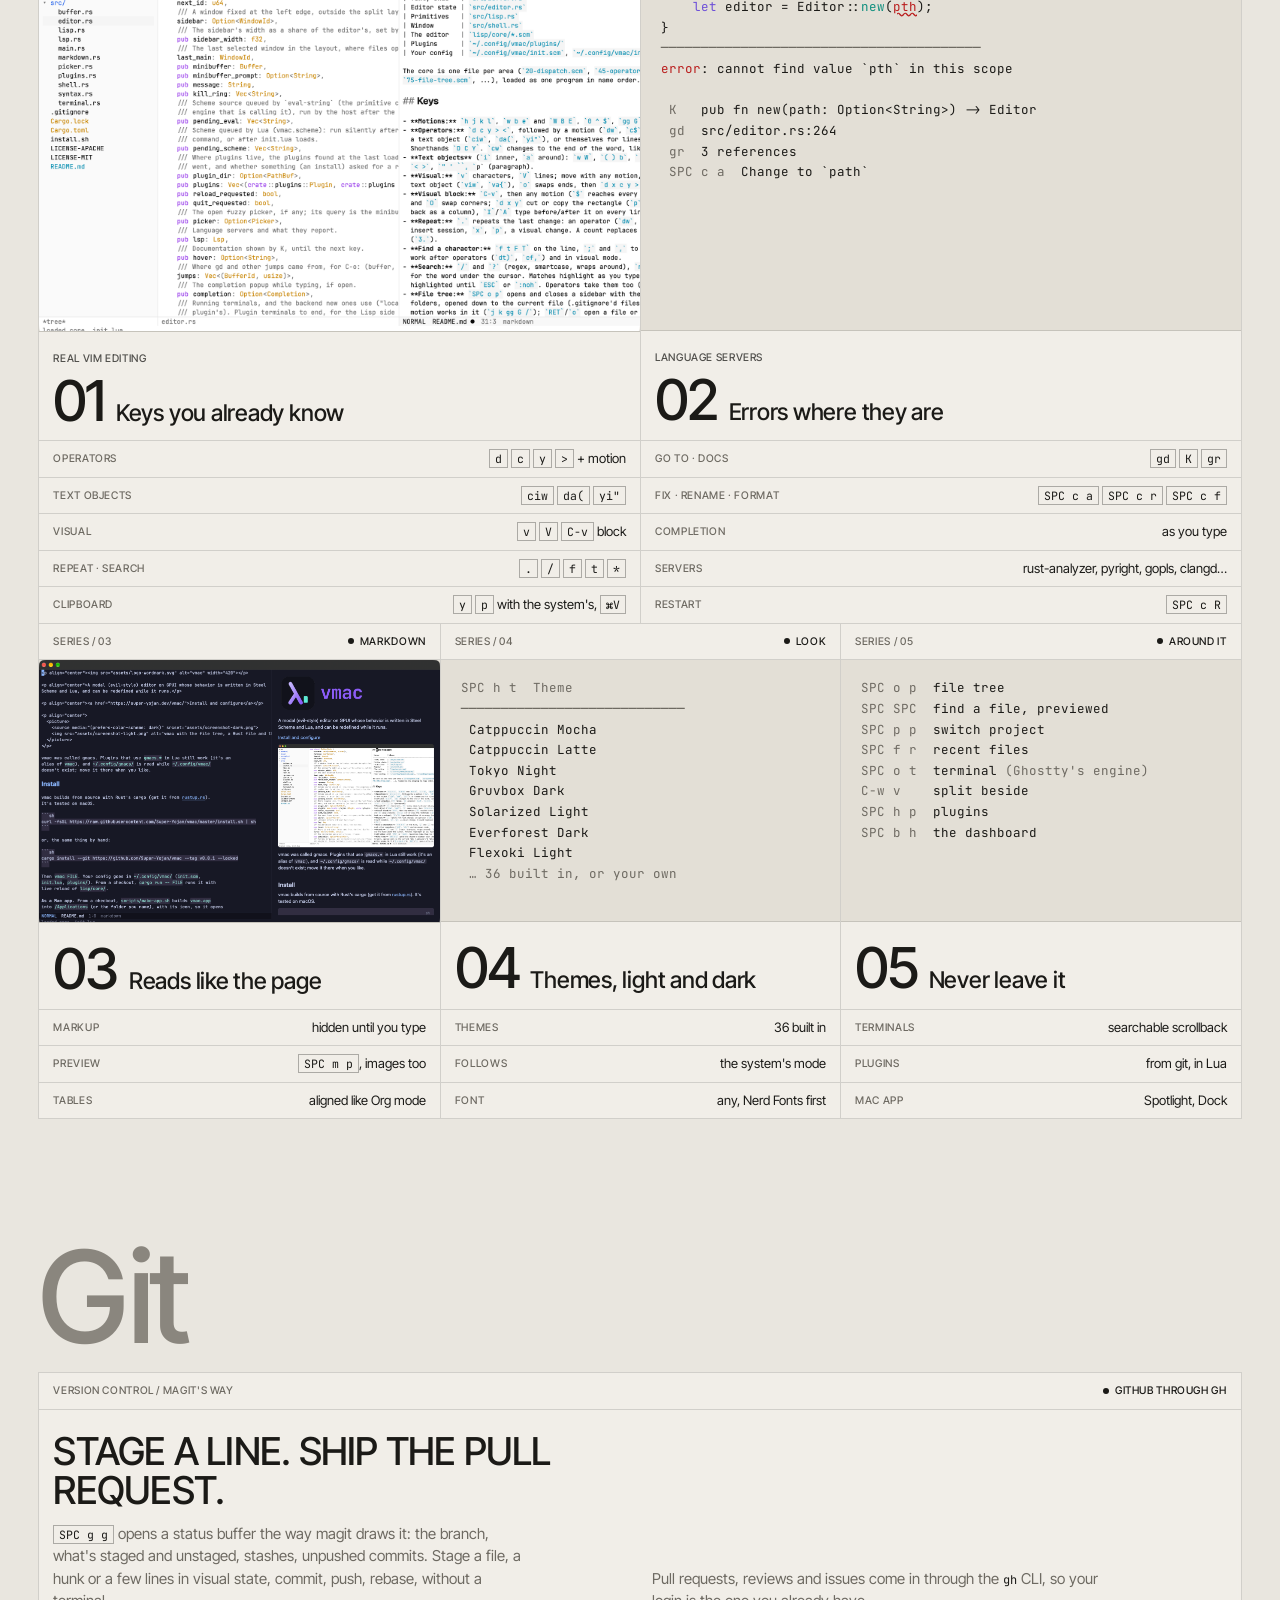
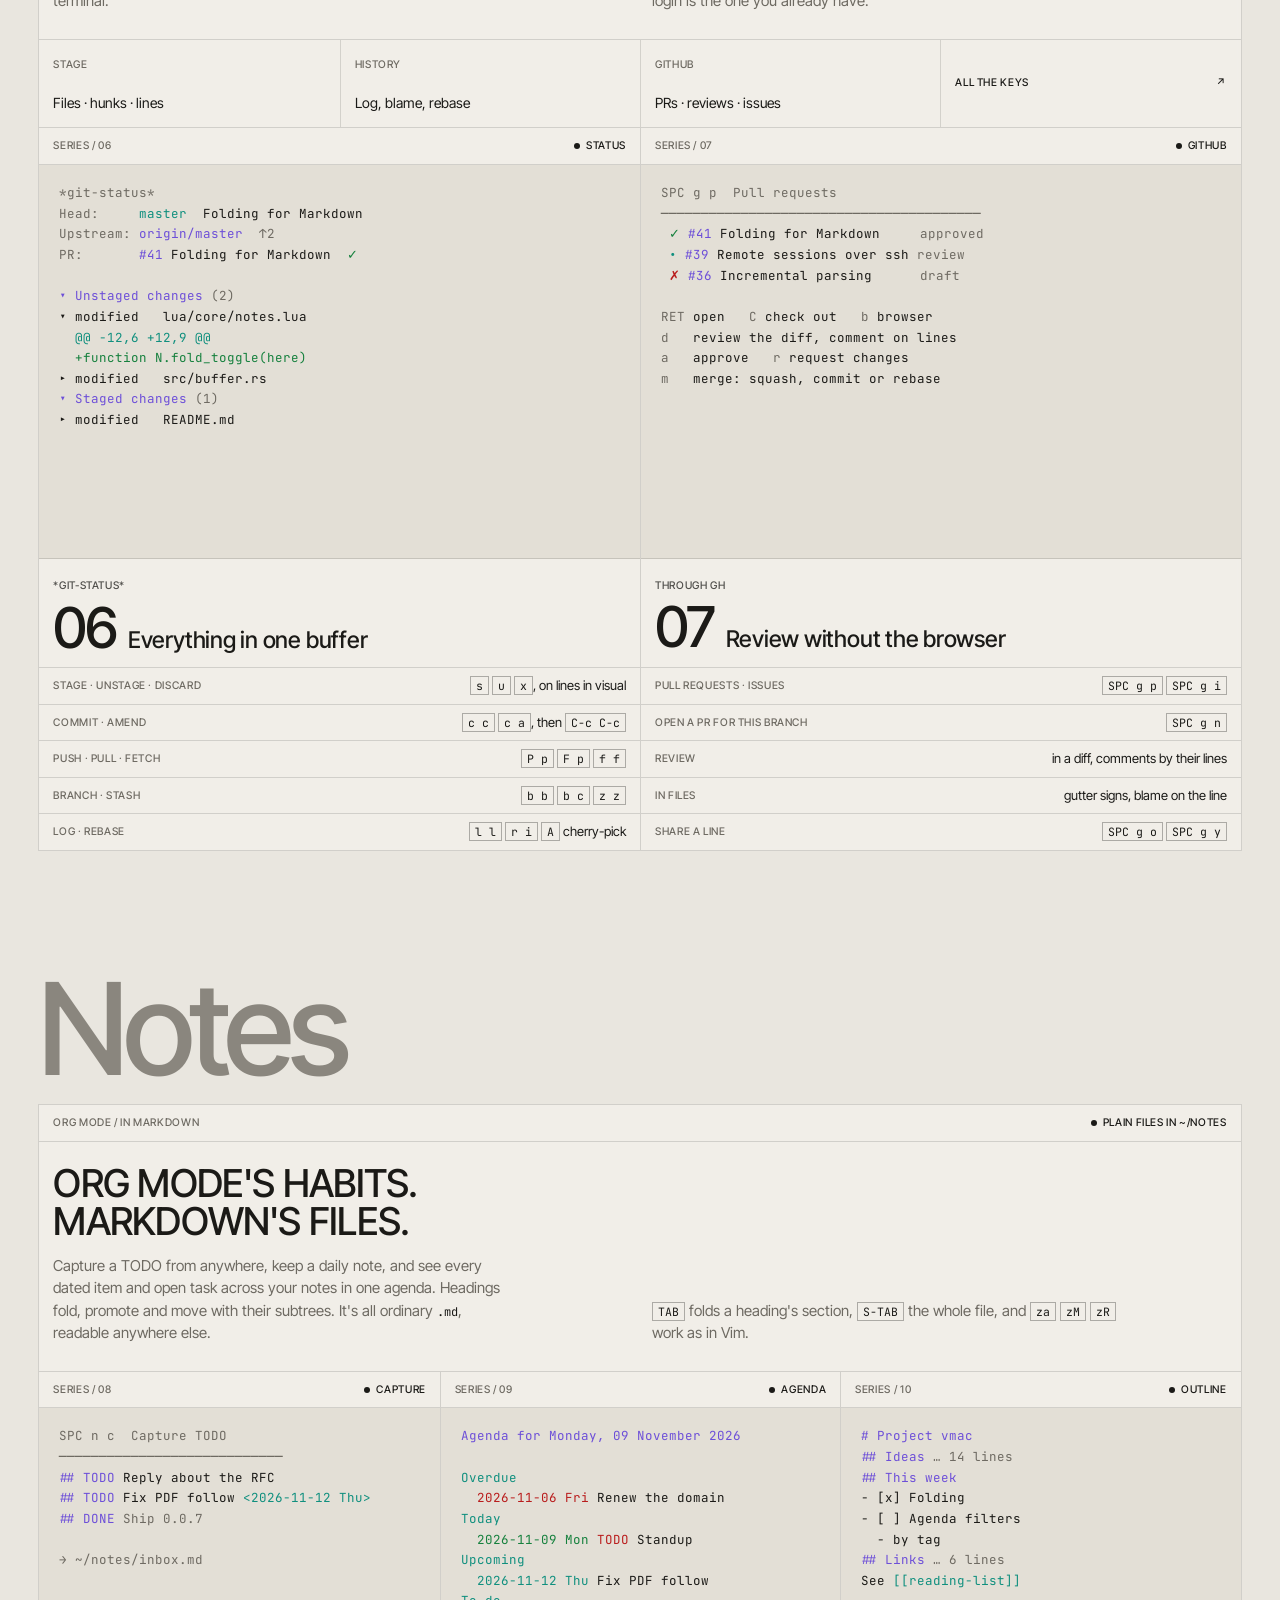
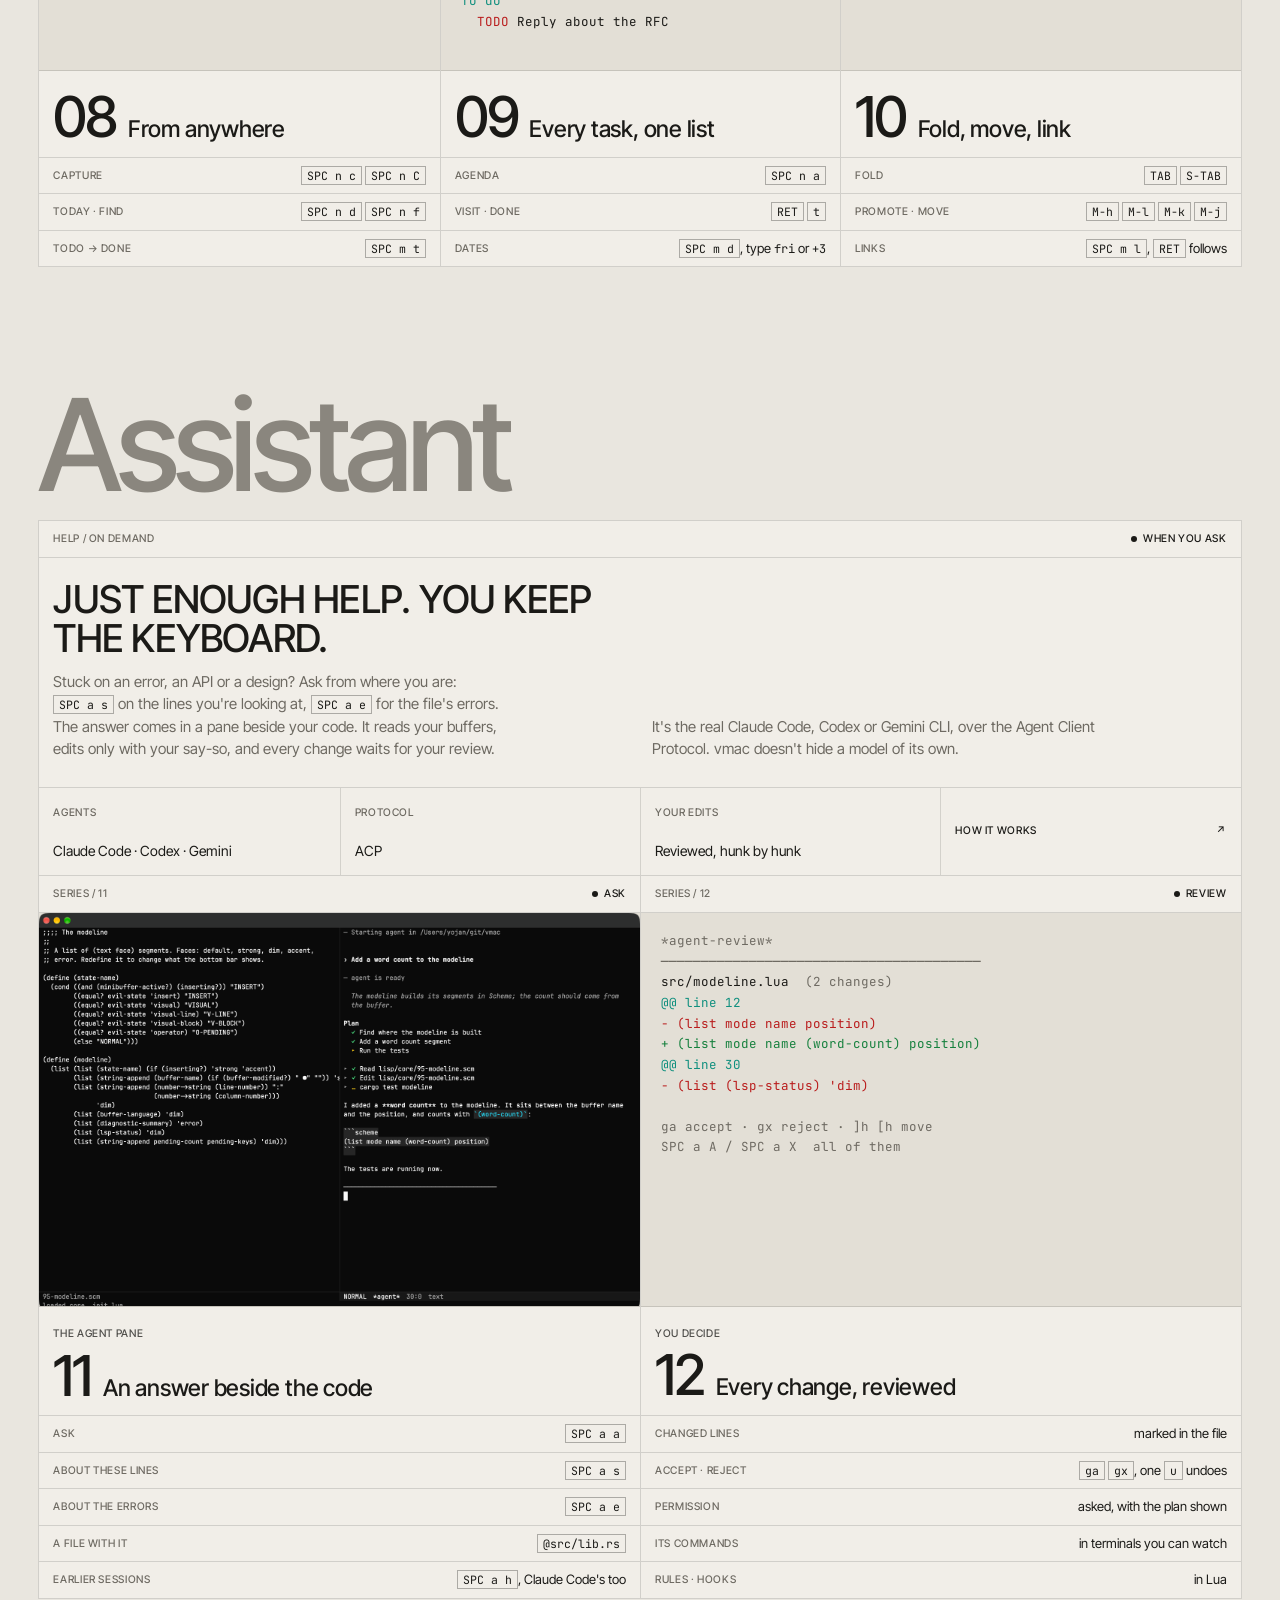
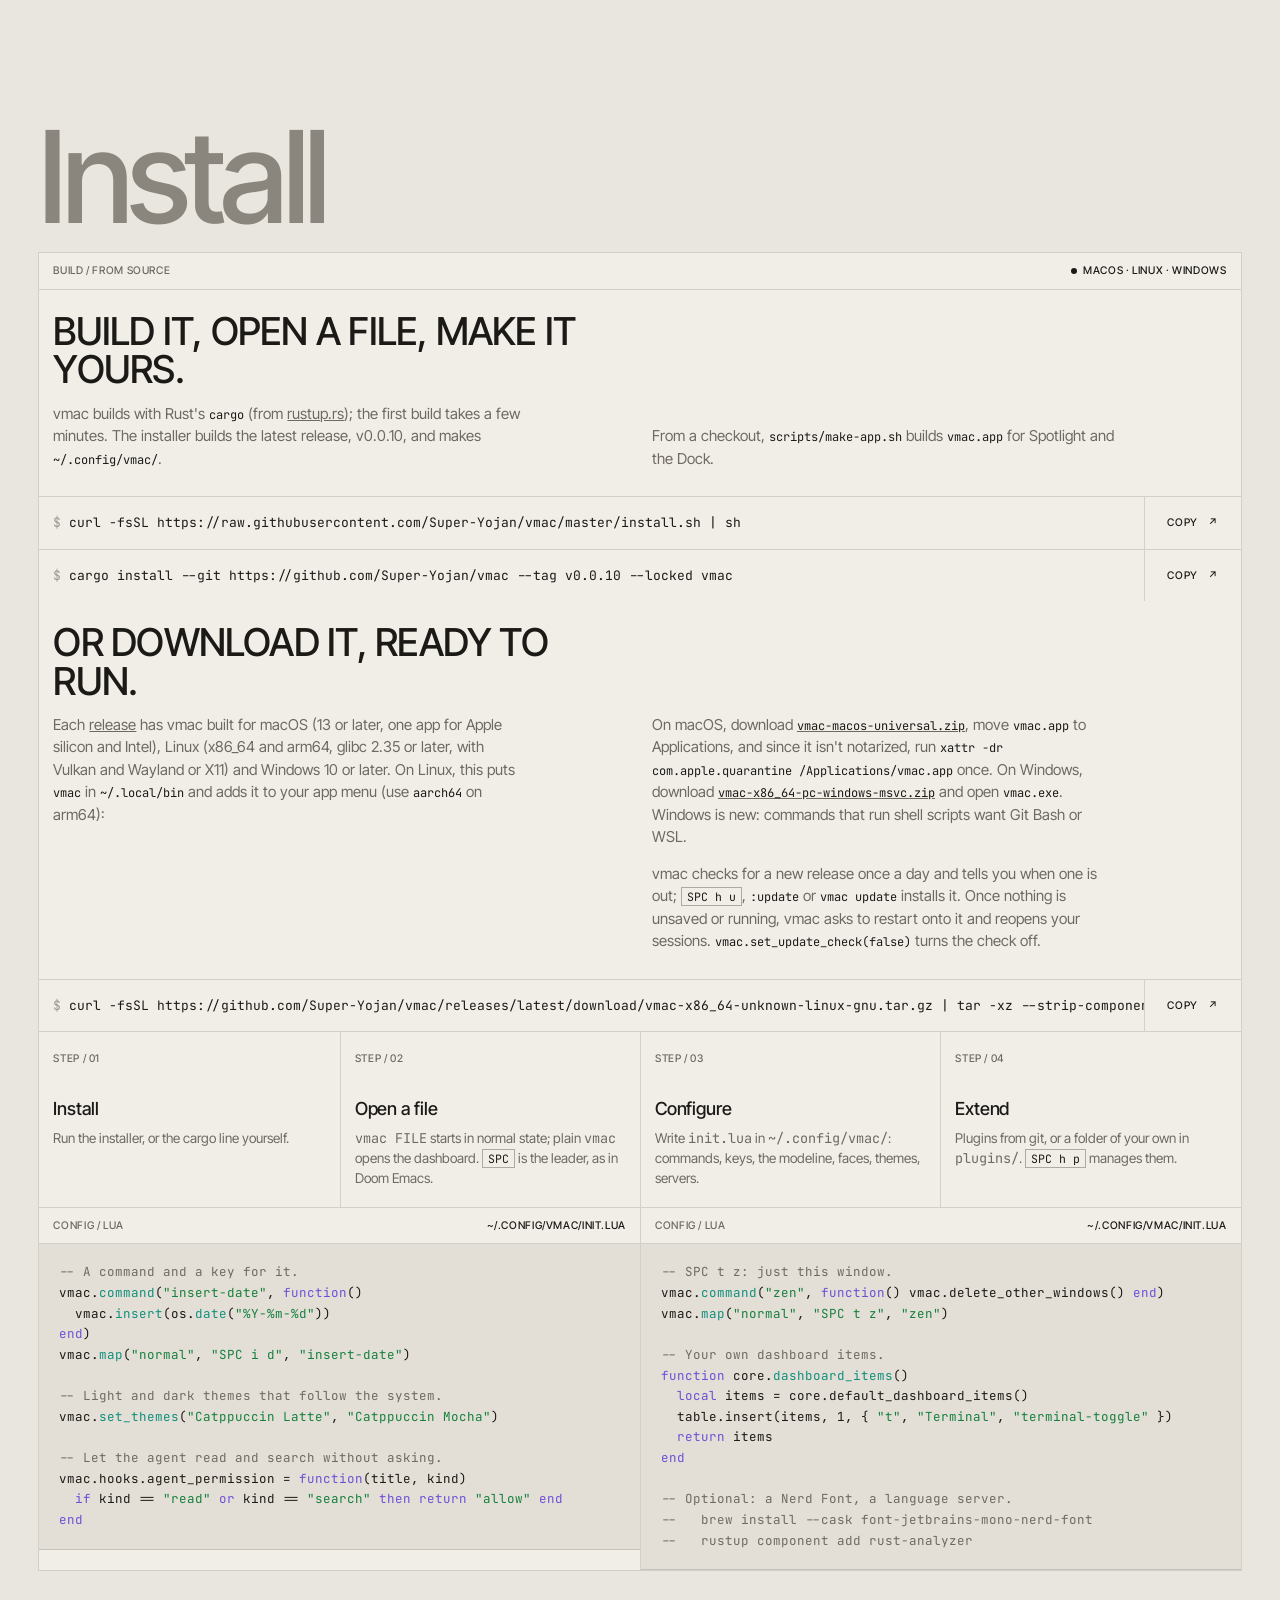
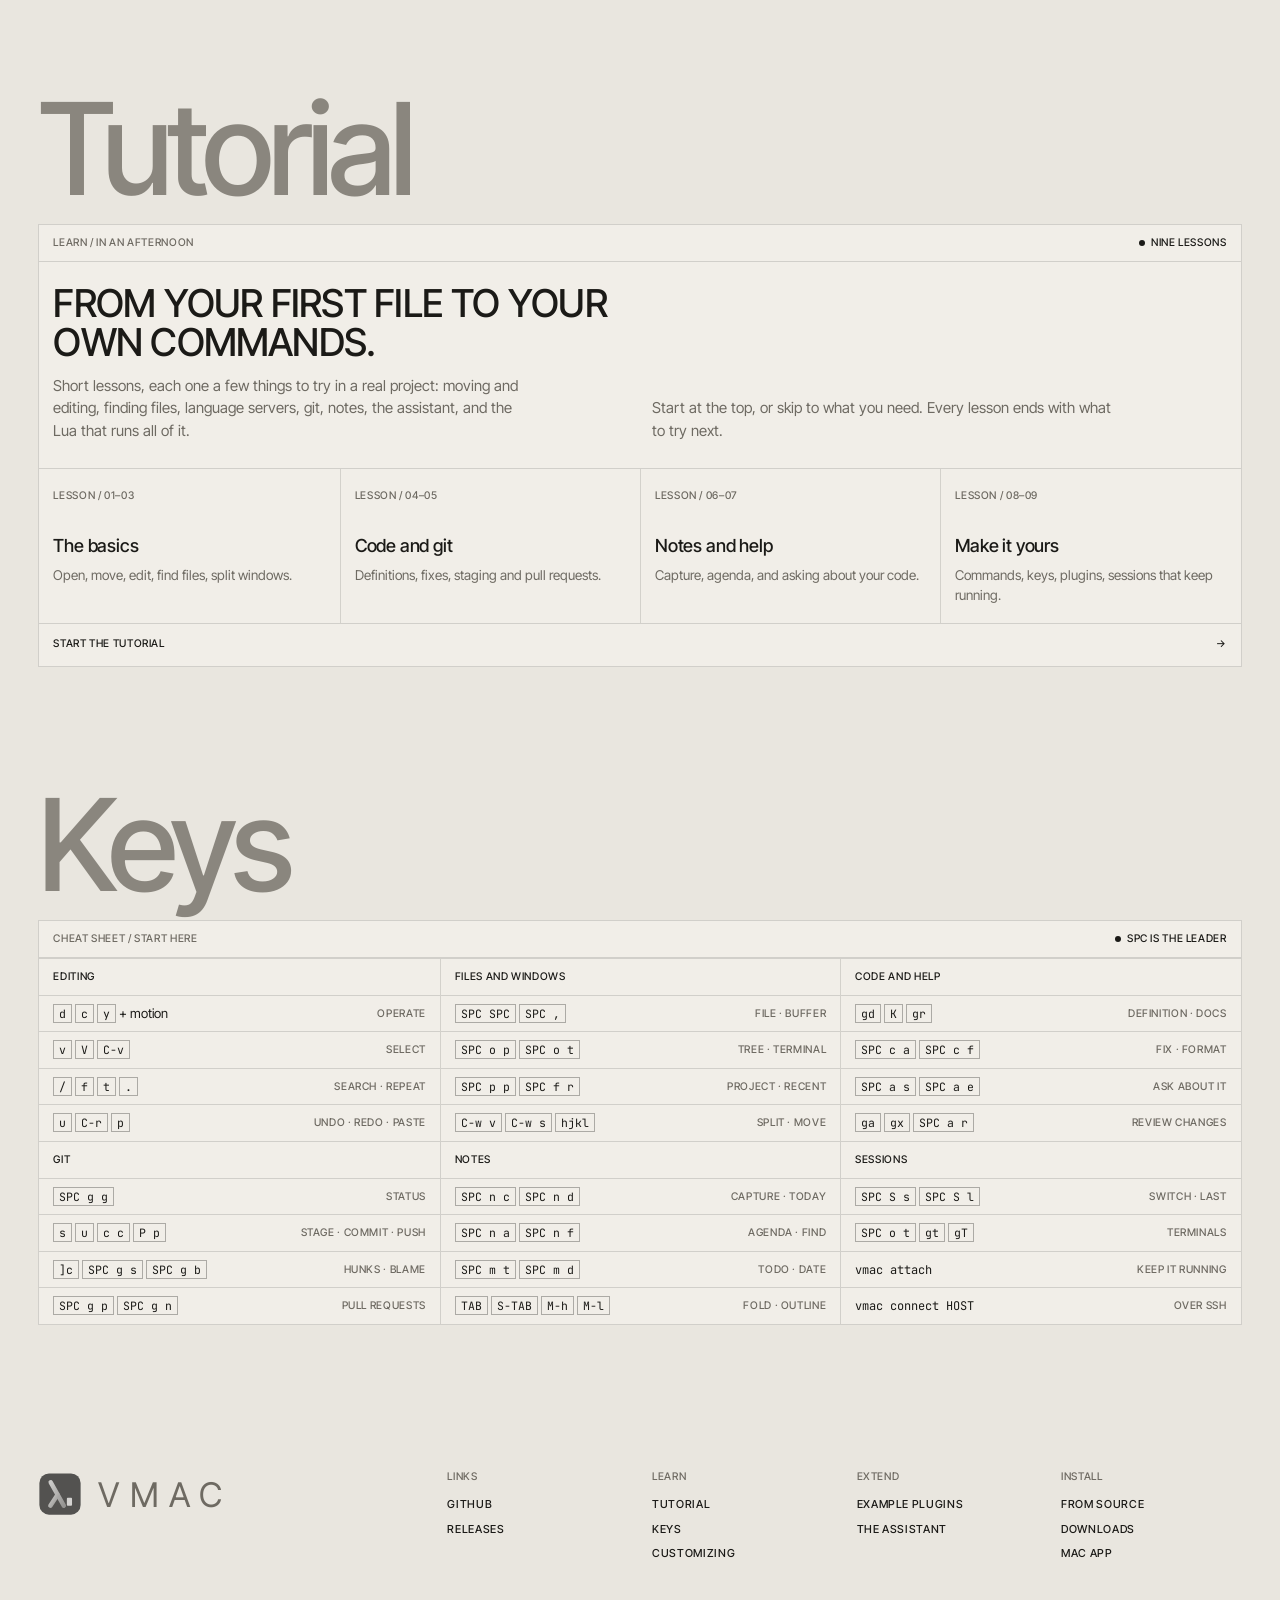
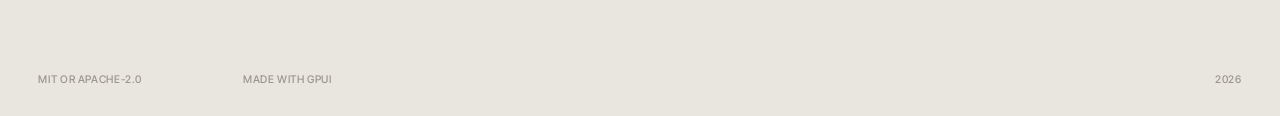
==== commit f40e6ae0: "vmac 0.0.10 Co-Authored-By: Claude Opus 5.5 <noreply@anthropic.com>" ====
--- a/docs/index.html
+++ b/docs/index.html
@@ -383,7 +383,7 @@
       <div class="bar"><span class="label">Build / From source</span><span class="label"><i class="dot"></i> macOS · Linux · Windows</span></div>
       <div class="intro">
         <h2>Build it, open a file, make it yours.</h2>
-        <p>vmac builds with Rust's <code>cargo</code> (from <a href="https://rustup.rs">rustup.rs</a>); the first build takes a few minutes. The installer builds the latest release, v0.0.9, and makes <code>~/.config/vmac/</code>.</p>
+        <p>vmac builds with Rust's <code>cargo</code> (from <a href="https://rustup.rs">rustup.rs</a>); the first build takes a few minutes. The installer builds the latest release, v0.0.10, and makes <code>~/.config/vmac/</code>.</p>
         <p class="side">From a checkout, <code>scripts/make-app.sh</code> builds <code>vmac.app</code> for Spotlight and the Dock.</p>
       </div>
       <div class="cmd">
@@ -391,7 +391,7 @@
         <button type="button" data-copy="install-cmd">Copy <span>↗</span></button>
       </div>
       <div class="cmd">
-        <code id="cargo-cmd">cargo install --git https://github.com/Super-Yojan/vmac --tag v0.0.9 --locked vmac</code>
+        <code id="cargo-cmd">cargo install --git https://github.com/Super-Yojan/vmac --tag v0.0.10 --locked vmac</code>
         <button type="button" data-copy="cargo-cmd">Copy <span>↗</span></button>
       </div>
       <div class="intro">
